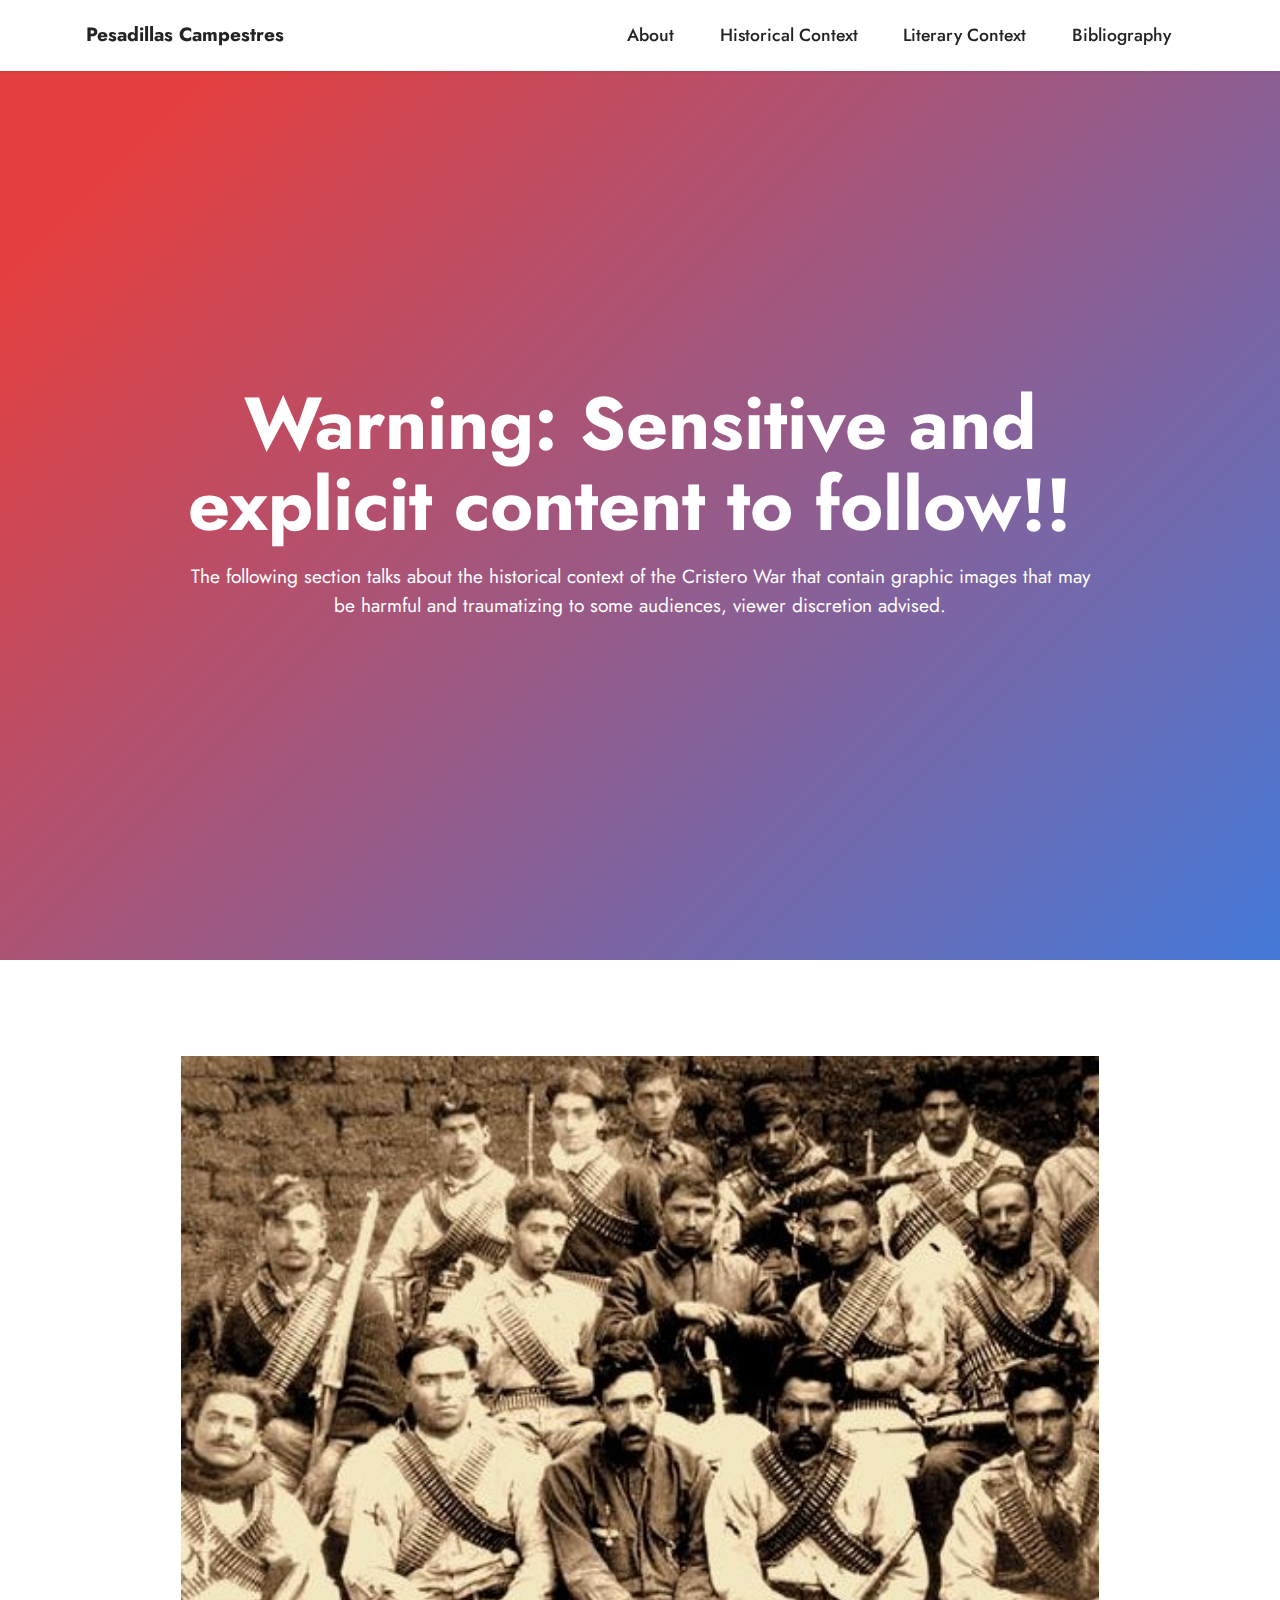
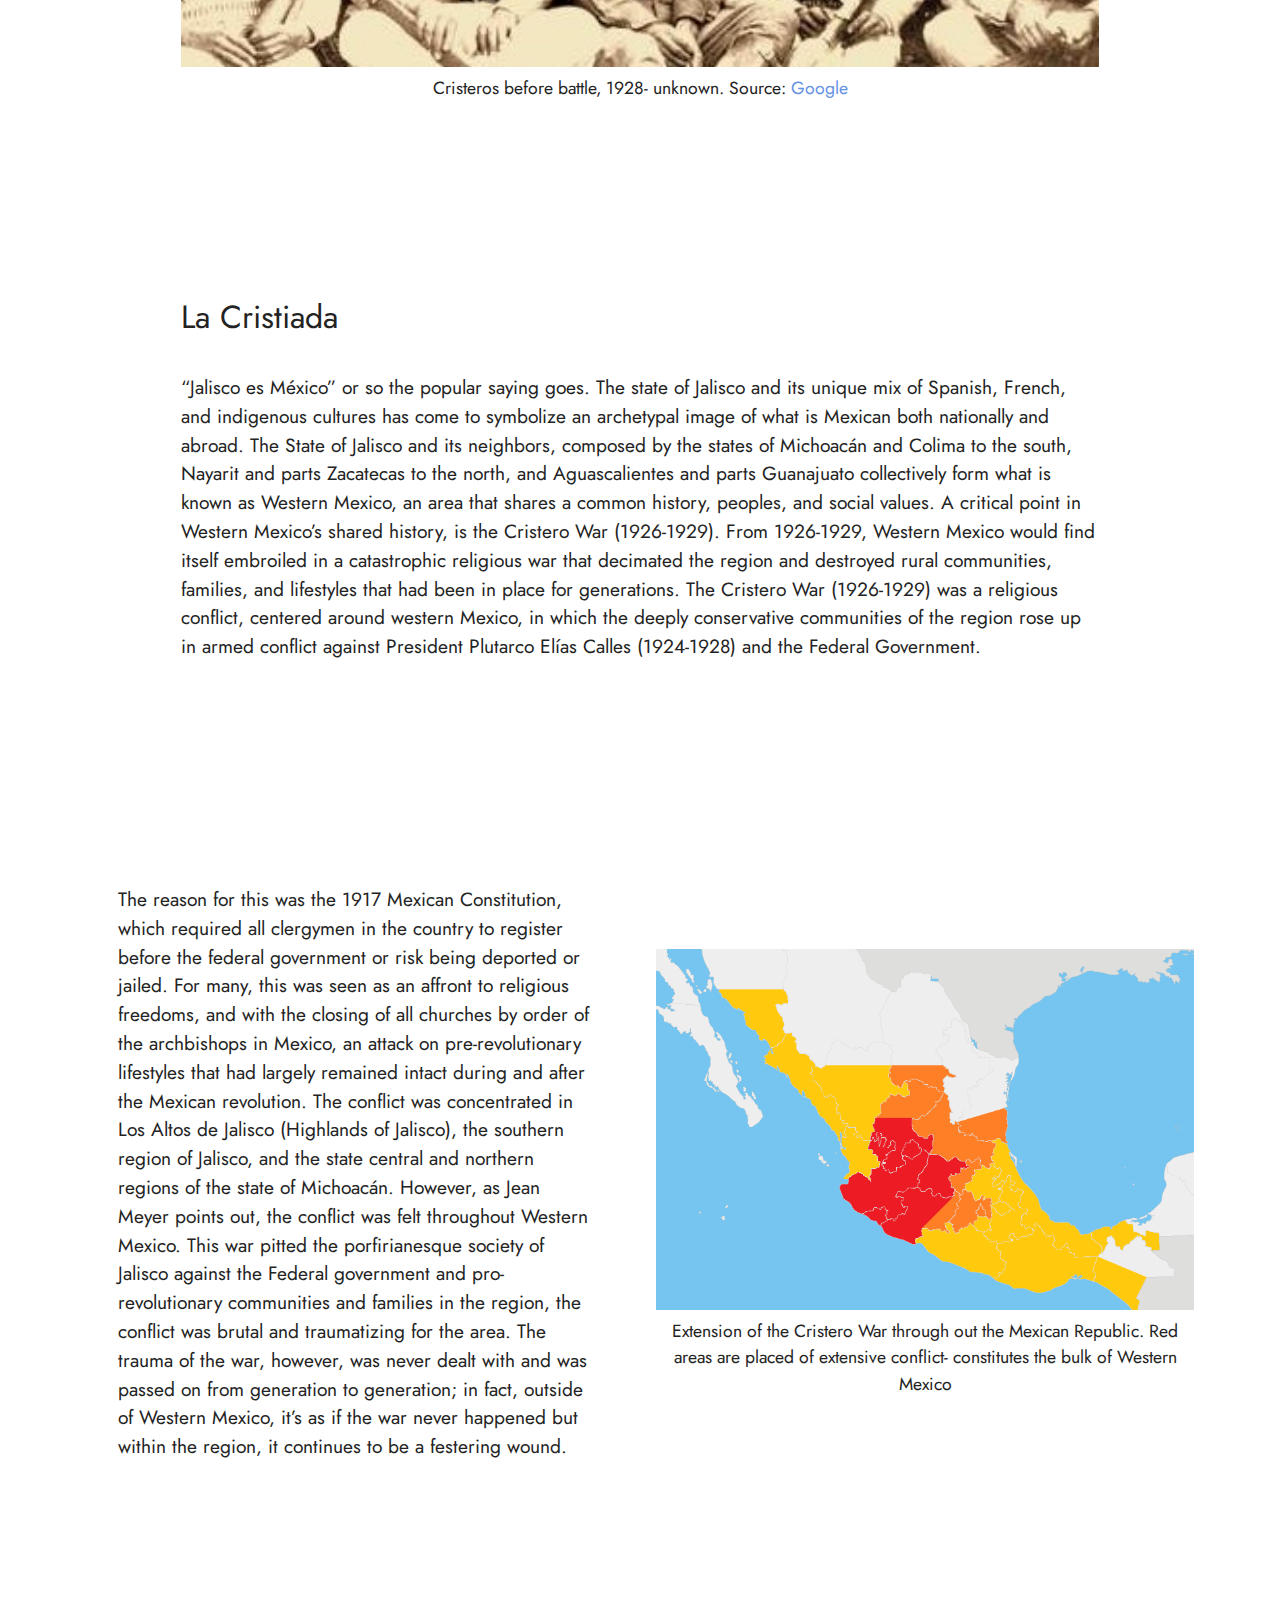
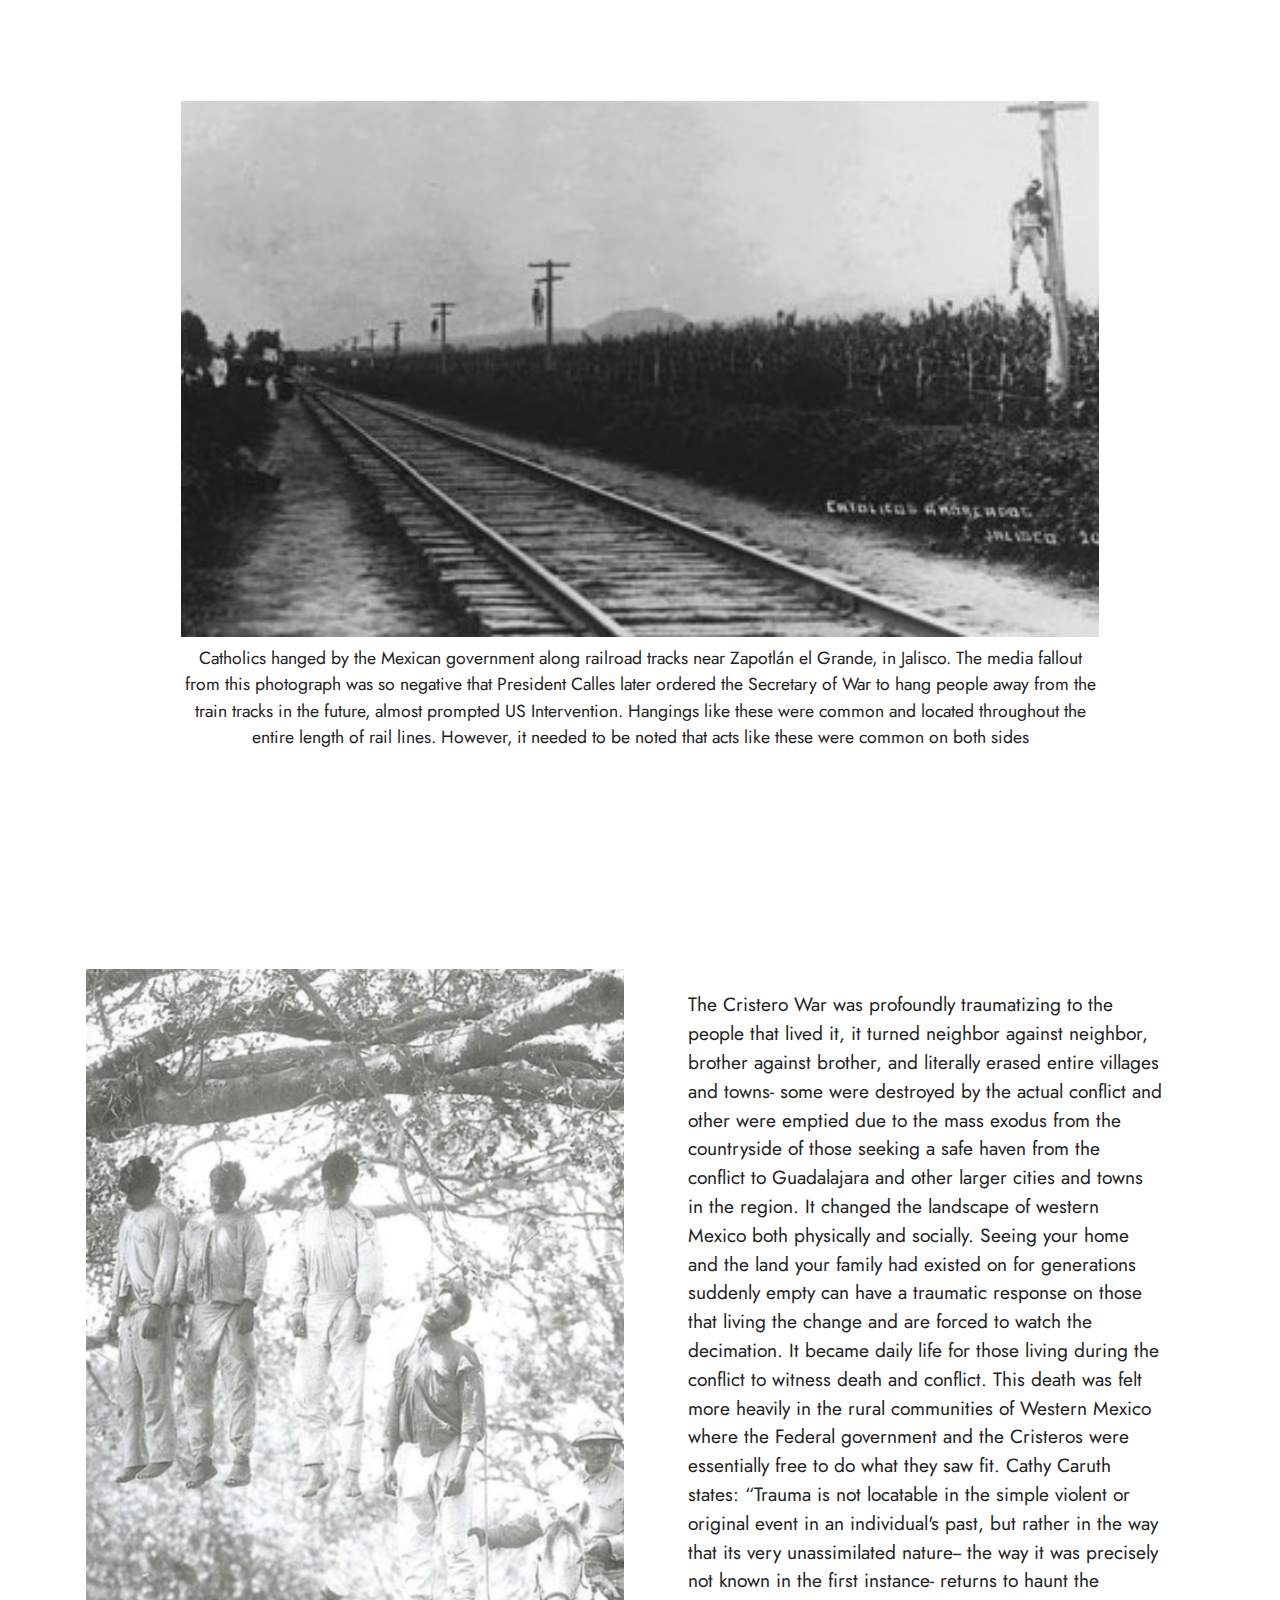
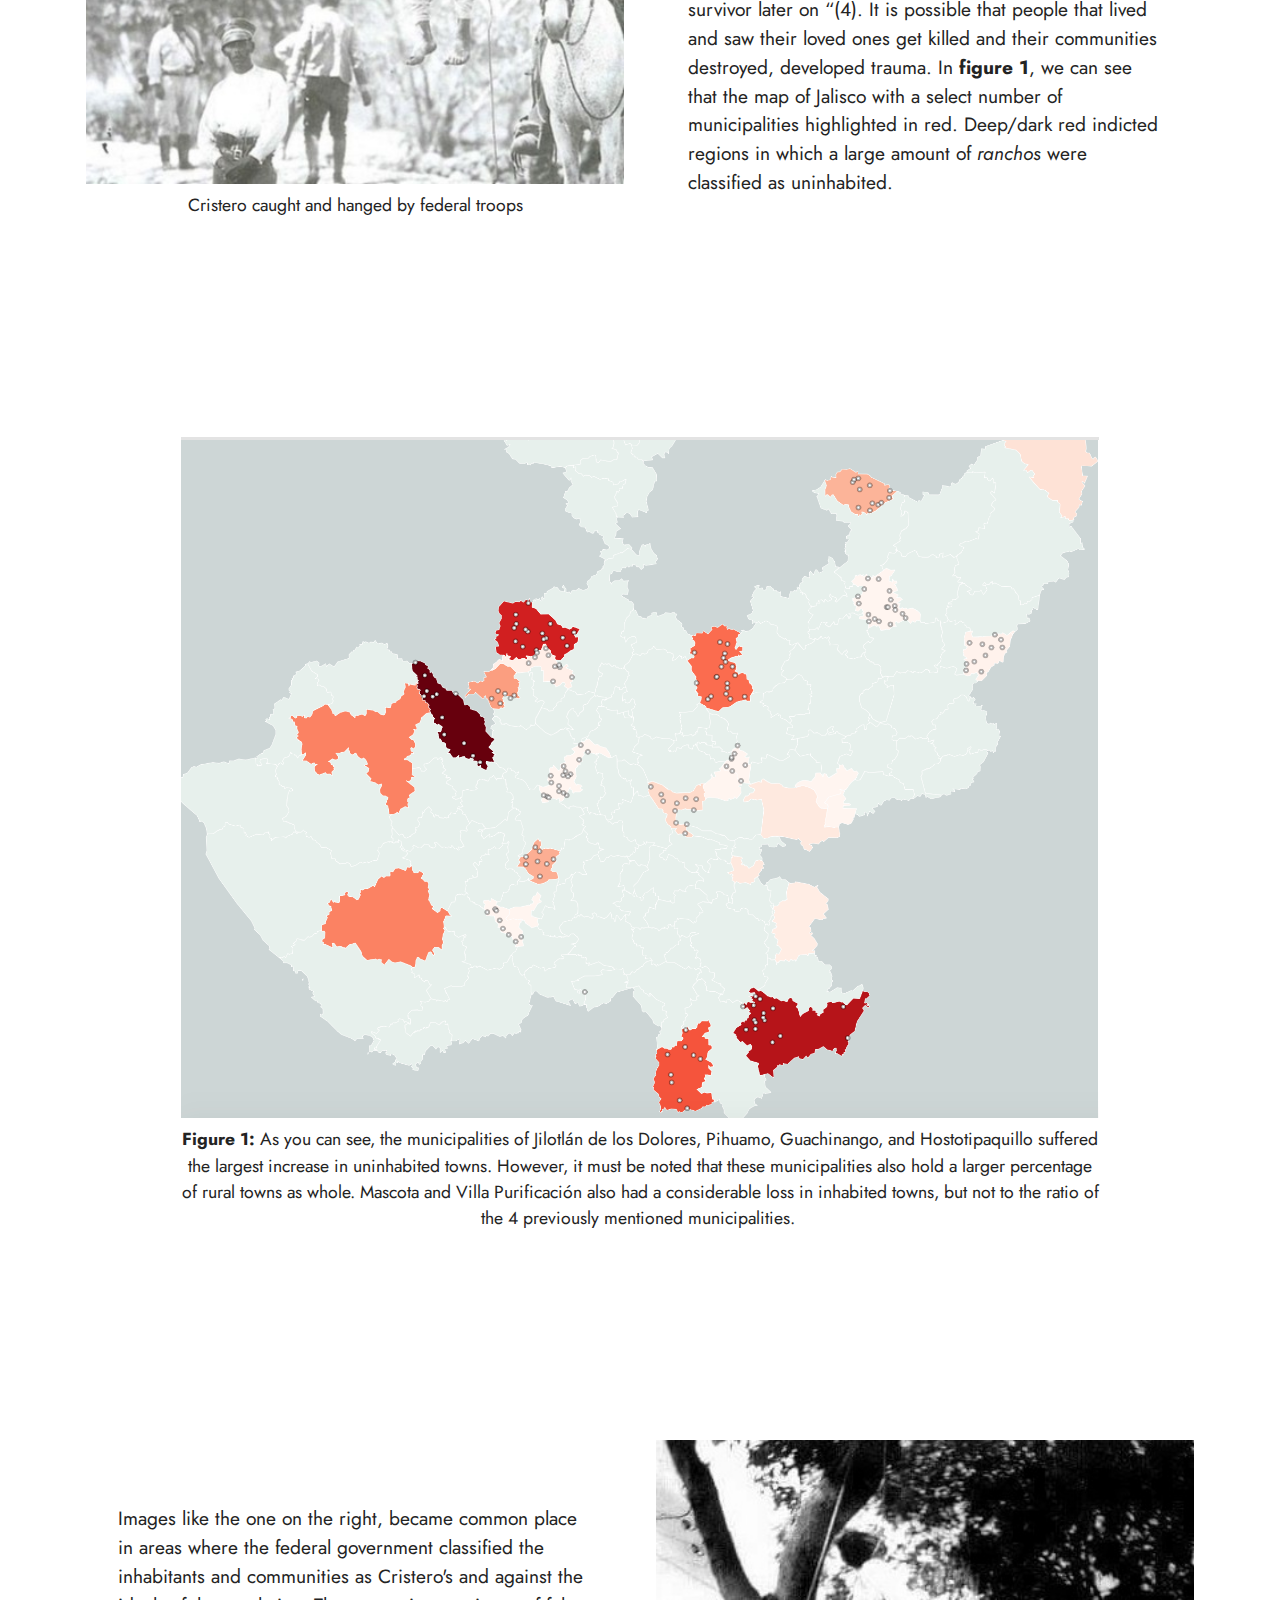
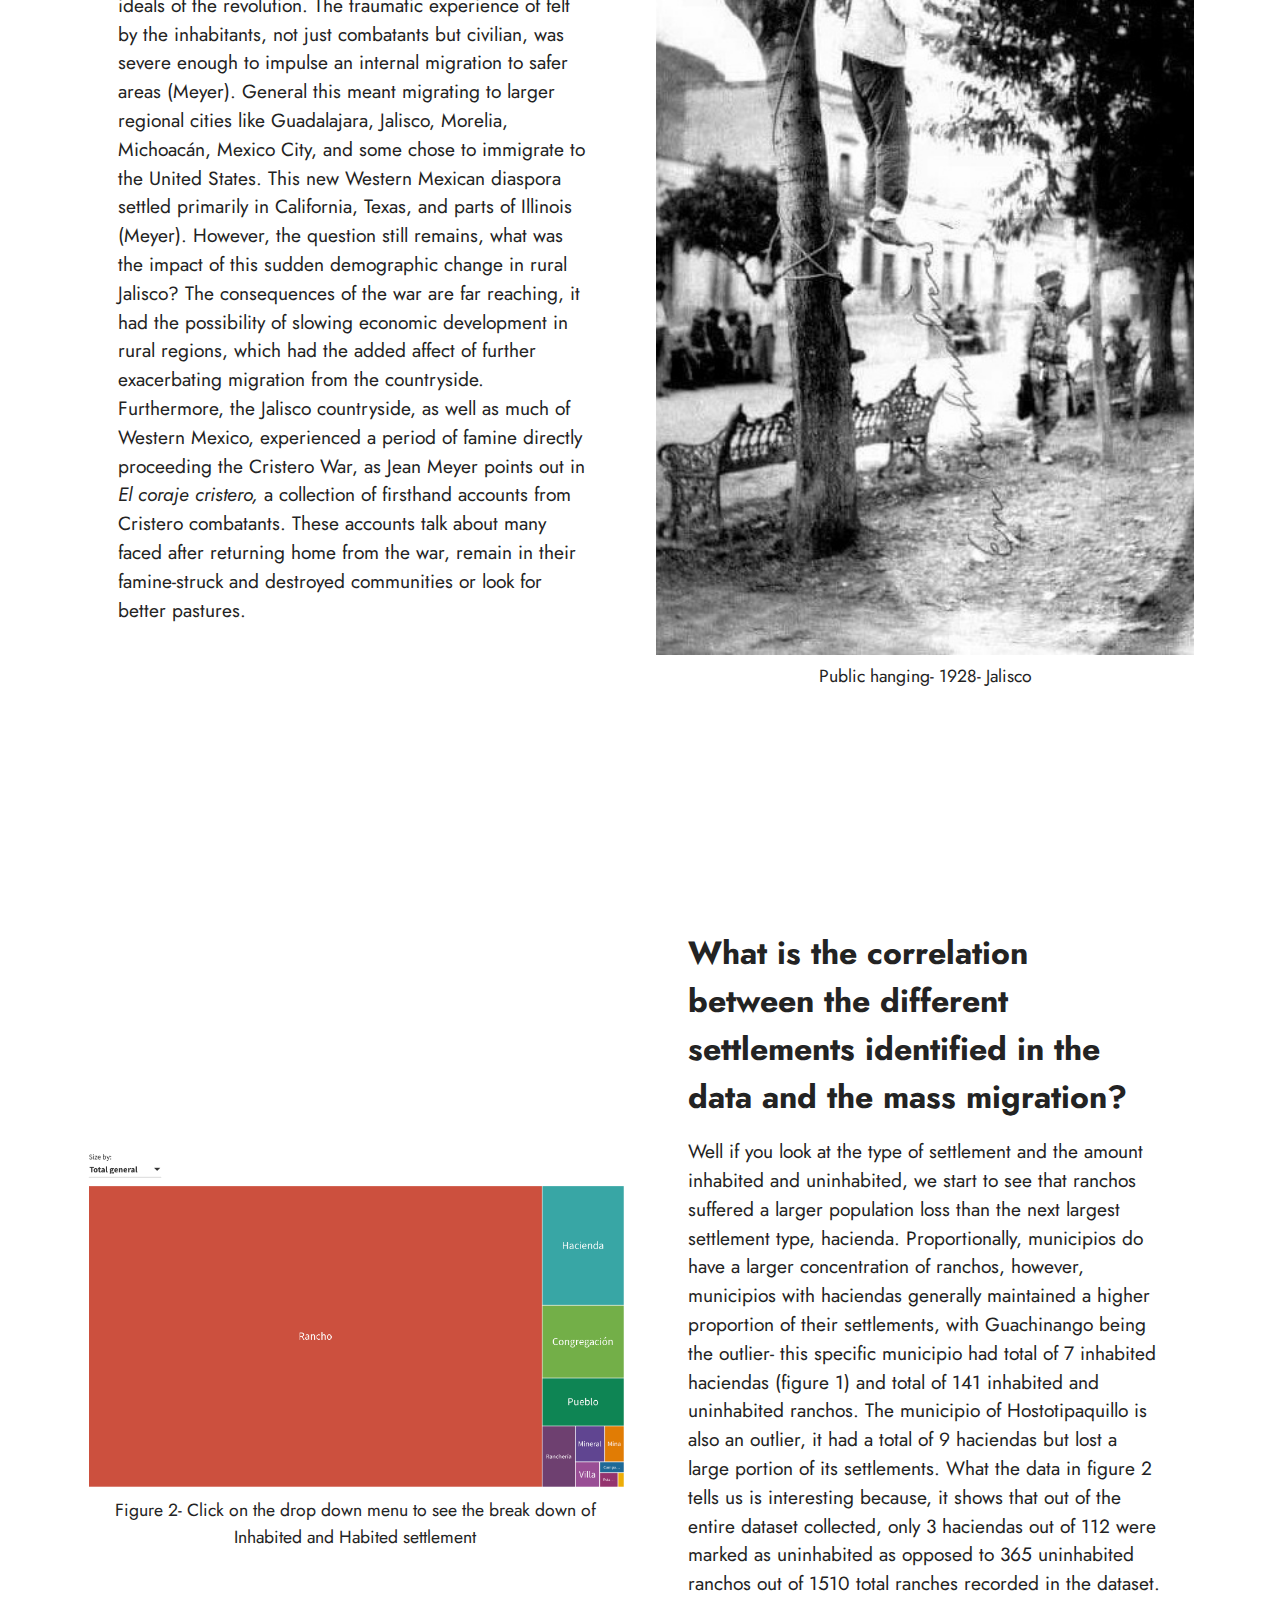
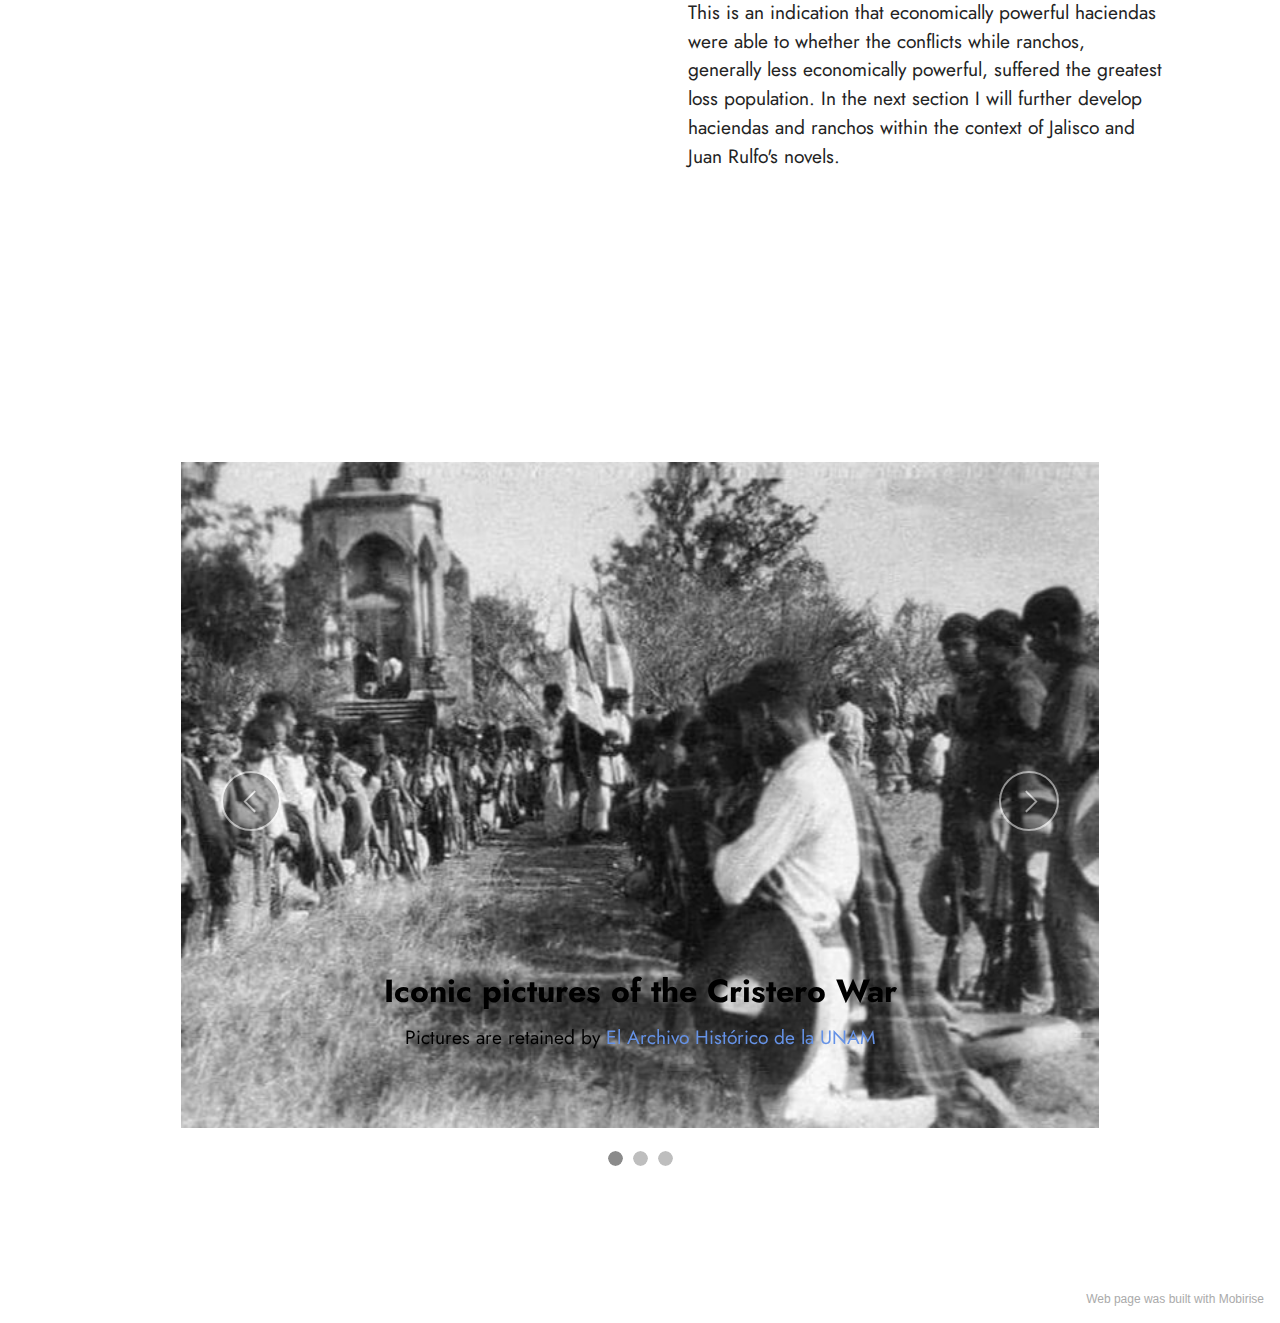
==== page2.html @ a88ec369 "create github pages" ====
<!DOCTYPE html>
<html  >
<head>
  <!-- Site made with Mobirise Website Builder v5.3.0, https://mobirise.com -->
  <meta charset="UTF-8">
  <meta http-equiv="X-UA-Compatible" content="IE=edge">
  <meta name="generator" content="Mobirise v5.3.0, mobirise.com">
  <meta name="viewport" content="width=device-width, initial-scale=1, minimum-scale=1">
  <link rel="shortcut icon" href="assets/images/eecpbb-xyae0jum.jpg" type="image/x-icon">
  <meta name="description" content="">
  
  
  <title>Historical Context</title>
  <link rel="stylesheet" href="assets/web/assets/mobirise-icons2/mobirise2.css">
  <link rel="stylesheet" href="assets/tether/tether.min.css">
  <link rel="stylesheet" href="assets/bootstrap/css/bootstrap.min.css">
  <link rel="stylesheet" href="assets/bootstrap/css/bootstrap-grid.min.css">
  <link rel="stylesheet" href="assets/bootstrap/css/bootstrap-reboot.min.css">
  <link rel="stylesheet" href="assets/dropdown/css/style.css">
  <link rel="stylesheet" href="assets/socicon/css/styles.css">
  <link rel="stylesheet" href="assets/theme/css/style.css">
  <link rel="preload" as="style" href="assets/mobirise/css/mbr-additional.css"><link rel="stylesheet" href="assets/mobirise/css/mbr-additional.css" type="text/css">
  
  
  
  
</head>
<body>
  
  <section class="menu menu1 cid-ss3U6F41dG" once="menu" id="menu1-4">
    

    <nav class="navbar navbar-dropdown navbar-fixed-top navbar-expand-lg">
        <div class="container">
            <div class="navbar-brand">
                
                <span class="navbar-caption-wrap"><a class="navbar-caption text-black text-primary display-7" href="index.html">Pesadillas Campestres</a></span>
            </div>
            <button class="navbar-toggler" type="button" data-toggle="collapse" data-target="#navbarSupportedContent" aria-controls="navbarNavAltMarkup" aria-expanded="false" aria-label="Toggle navigation">
                <div class="hamburger">
                    <span></span>
                    <span></span>
                    <span></span>
                    <span></span>
                </div>
            </button>
            <div class="collapse navbar-collapse" id="navbarSupportedContent">
                <ul class="navbar-nav nav-dropdown nav-right" data-app-modern-menu="true"><li class="nav-item"><a class="nav-link link text-black display-4" href="page1.html">
                            About</a></li>
                    <li class="nav-item"><a class="nav-link link text-black display-4" href="page2.html">Historical Context</a></li>
                    <li class="nav-item"><a class="nav-link link text-black display-4" href="page3.html">Literary Context</a>
                    </li><li class="nav-item"><a class="nav-link link text-black display-4" href="page4.html">Bibliography</a></li></ul>
                
                
            </div>
        </div>
    </nav>
</section>

<section class="header18 cid-ss5PStpiKw mbr-fullscreen" id="header18-e">

    

    

    <div class="align-center container">
        <div class="row justify-content-center">
            <div class="col-12 col-lg-10">
                <h1 class="mbr-section-title mbr-fonts-style mbr-white mb-3 display-1"><strong>Warning: Sensitive and explicit content to follow!!&nbsp;</strong></h1>
                
                <p class="mbr-text mbr-fonts-style mbr-white display-7">The following section talks about the historical context of the Cristero War that contain graphic images that may be harmful and traumatizing to some audiences, viewer discretion advised.</p>
                
            </div>
        </div>
    </div>
</section>

<section class="image3 cid-ss5RHxeXs6" id="image3-f">
    

    

    <div class="container">
        <div class="row justify-content-center">
            <div class="col-12 col-lg-10">
                <div class="image-wrapper">
                    <img src="assets/images/6a00d83451619c69e201348967a707970c-1.jpeg" alt="Mobirise">
                    <p class="mbr-description mbr-fonts-style mt-2 align-center display-4">Cristeros before battle, 1928- unknown. Source: <a href="https://images.app.goo.gl/v8Zdr5WhfS6a9KTV7" class="text-primary">Google</a></p>
                </div>
            </div>
        </div>
    </div>
</section>

<section class="content5 cid-ss5TbyWtx8" id="content5-g">
    
    <div class="container">
        <div class="row justify-content-center">
            <div class="col-md-12 col-lg-10">
                
                <h4 class="mbr-section-subtitle mbr-fonts-style mb-4 display-5">La Cristiada</h4>
                <p class="mbr-text mbr-fonts-style display-7">
                    “Jalisco es México” or so the popular saying goes. The state of Jalisco and its unique mix of Spanish, French, and indigenous cultures has come to symbolize an archetypal image of what is Mexican both nationally and abroad. The State of Jalisco and its neighbors, composed by the states of Michoacán and Colima to the south, Nayarit and parts Zacatecas to the north, and Aguascalientes and parts Guanajuato collectively form what is known as Western Mexico, an area that shares a common history, peoples, and social values. A critical point in Western Mexico’s shared history, is the Cristero War (1926-1929).&nbsp;From 1926-1929, Western Mexico would find itself embroiled in a catastrophic religious war that decimated the region and destroyed rural communities, families, and lifestyles that had been in place for generations. The Cristero War (1926-1929) was a religious conflict, centered around western Mexico, in which the deeply conservative communities of the region rose up in armed conflict against President Plutarco Elías Calles (1924-1928) and the Federal Government. </p>
            </div>
        </div>
    </div>
</section>

<section class="image2 cid-ss5TKsYYkL" id="image2-h">
    

    

    <div class="container">
        <div class="row align-items-center">
            <div class="col-12 col-lg-6">
                <div class="image-wrapper">
                    <img src="assets/images/guerra-cristera-2.png" alt="Mobirise">
                    <p class="mbr-description mbr-fonts-style mt-2 align-center display-4">Extension of the Cristero War through out the Mexican Republic. Red areas are placed of extensive conflict- constitutes the bulk of Western Mexico</p>
                </div>
            </div>
            <div class="col-12 col-lg">
                <div class="text-wrapper">
                    
                    <p class="mbr-text mbr-fonts-style display-7">The reason for this was the 1917 Mexican Constitution, which required all clergymen in the country to register before the federal government or risk being deported or jailed. For many, this was seen as an affront to religious freedoms, and with the closing of all churches by order of the archbishops in Mexico, an attack on pre-revolutionary lifestyles that had largely remained intact during and after the Mexican revolution. The conflict was concentrated in Los Altos de Jalisco (Highlands of Jalisco), the southern region of Jalisco, and the state central and northern regions of the state of Michoacán. However, as Jean Meyer points out, the conflict was felt throughout Western Mexico. This war pitted the porfirianesque  society of Jalisco against the Federal government and pro-revolutionary communities and families in the region, the conflict was brutal and traumatizing for the area. The trauma of the war, however, was never dealt with and was passed on from generation to generation; in fact, outside of Western Mexico, it’s as if the war never happened but within the region, it continues to be a festering wound.</p>
                </div>
            </div>
        </div>
    </div>
</section>

<section class="image3 cid-ss5XroikBG" id="image3-j">
    

    

    <div class="container">
        <div class="row justify-content-center">
            <div class="col-12 col-lg-10">
                <div class="image-wrapper">
                    <img src="assets/images/cristero2-1.jpeg" alt="Mobirise">
                    <p class="mbr-description mbr-fonts-style mt-2 align-center display-4">Catholics hanged by the Mexican government along railroad tracks near Zapotlán el Grande, in Jalisco. The media fallout from this photograph was so negative that President Calles later ordered the Secretary of War to hang people away from the train tracks in the future, almost prompted US Intervention. Hangings like these were common and located throughout the entire length of rail lines. However, it needed to be noted that acts like these were common on both sides</p>
                </div>
            </div>
        </div>
    </div>
</section>

<section class="image1 cid-ss5YAWPOs4" id="image1-k">
    

    

    <div class="container">
        <div class="row align-items-center">
            <div class="col-12 col-lg-6">
                <div class="image-wrapper">
                    <img src="assets/images/306ef3e89dc69e9a75067e81e931e2c6.jpeg" alt="Mobirise">
                    <p class="mbr-description mbr-fonts-style pt-2 align-center display-4">Cristero caught and hanged by federal troops</p>
                </div>
            </div>
            <div class="col-12 col-lg">
                <div class="text-wrapper">
                    
                    <p class="mbr-text mbr-fonts-style display-7">The Cristero War was profoundly traumatizing to the people that lived it, it turned neighbor against neighbor, brother against brother, and literally erased entire villages and towns- some were destroyed by the actual conflict and other were emptied due to the mass exodus from the countryside of those seeking a safe haven from the conflict to Guadalajara and other larger cities and towns in the region. It changed the landscape of western Mexico both physically and socially. Seeing your home and the land your family had existed on for generations suddenly empty can have a traumatic response on those that living the change and are forced to watch the decimation. It became daily life for those living during the conflict to witness death and conflict. This death was felt more heavily in the rural communities of Western Mexico where the Federal government and the Cristeros were essentially free to do what they saw fit. Cathy Caruth states: “Trauma is not locatable in the simple violent or original event in an individual's past, but rather in the way that its very unassimilated nature-- the way it was precisely not known in the first instance- returns to haunt the survivor later on “(4). It is possible that people that lived and saw their loved ones get killed and their communities destroyed, developed trauma. In <strong>figure 1</strong>, we can see that the map of Jalisco with a select number of municipalities highlighted in red. Deep/dark red indicted regions in which a large amount of <em>ranchos </em>were classified as uninhabited.&nbsp;</p>
                </div>
            </div>
        </div>
    </div>
</section>

<section class="image3 cid-ss63Jwc18m" id="image3-l">
    

    

    <div class="container">
        <div class="row justify-content-center">
            <div class="col-12 col-lg-10">
                <div class="image-wrapper">
                    <img src="assets/images/captura-de-pantalla-2021-03-19-a-las-2.58.59-a.m..png" alt="Mobirise">
                    <p class="mbr-description mbr-fonts-style mt-2 align-center display-4"><strong>Figure 1: </strong>As you can see, the municipalities of Jilotlán de los Dolores, Pihuamo, Guachinango, and Hostotipaquillo suffered the largest increase in uninhabited towns. However, it must be noted that these municipalities also hold a larger percentage of rural towns as whole. Mascota and Villa Purificación also had a considerable loss in inhabited towns, but not to the ratio of the 4 previously mentioned municipalities.&nbsp;</p>
                </div>
            </div>
        </div>
    </div>
</section>

<section class="image2 cid-ss8CtRtN1s" id="image2-m">
    

    

    <div class="container">
        <div class="row align-items-center">
            <div class="col-12 col-lg-6">
                <div class="image-wrapper">
                    <img src="assets/images/6f7c4ab1d211b277954db60e9d132122.jpeg" alt="Mobirise">
                    <p class="mbr-description mbr-fonts-style mt-2 align-center display-4">Public hanging- 1928- Jalisco</p>
                </div>
            </div>
            <div class="col-12 col-lg">
                <div class="text-wrapper">
                    
                    <p class="mbr-text mbr-fonts-style display-7">Images like the one on the right, became common place in areas where the federal government classified the inhabitants and communities as Cristero's and against the ideals of the revolution. The traumatic experience of felt by the inhabitants, not just combatants but civilian, was severe enough to impulse an internal migration to safer areas (Meyer). General this meant migrating to larger regional cities like Guadalajara, Jalisco, Morelia, Michoacán, Mexico City, and some chose to immigrate to the United States. This new Western Mexican diaspora settled primarily in California, Texas, and parts of Illinois (Meyer). However, the question still remains, what was the impact of this sudden demographic change in rural Jalisco? The consequences of the war are far reaching, it had the possibility of slowing economic development in rural regions, which had the added affect of further exacerbating migration from the countryside. Furthermore, the Jalisco countryside, as well as much of Western Mexico, experienced a period of famine directly proceeding the Cristero War, as Jean Meyer points out in <em>El coraje cristero, </em>a collection of firsthand accounts from Cristero combatants. These accounts talk about many faced after returning home from the war, remain in their famine-struck and destroyed communities or look for better pastures.&nbsp;&nbsp;&nbsp;</p>
                </div>
            </div>
        </div>
    </div>
</section>

<section class="image1 cid-ss8IiUQAr4" id="image1-n">
    

    

    <div class="container">
        <div class="row align-items-center">
            <div class="col-12 col-lg-6">
                <div class="image-wrapper">
                    <img src="assets/images/captura-de-pantalla-2021-03-19-a-las-2.12.21-p.m..png" alt="Mobirise">
                    <p class="mbr-description mbr-fonts-style pt-2 align-center display-4">Figure 2- Click on the drop down menu to see the break down of Inhabited and Habited settlement</p>
                </div>
            </div>
            <div class="col-12 col-lg">
                <div class="text-wrapper">
                    <h3 class="mbr-section-title mbr-fonts-style mb-3 display-5"><strong>What is the correlation between the different settlements identified in the data and the mass migration?&nbsp;</strong></h3>
                    <p class="mbr-text mbr-fonts-style display-7">Well if you look at the type of settlement and the amount inhabited and uninhabited, we start to see that ranchos suffered a larger population loss than the next largest settlement type, hacienda. Proportionally, municipios do have a larger concentration of ranchos, however, municipios with haciendas generally maintained a higher proportion of their settlements, with Guachinango being the outlier- this specific municipio had total of 7 inhabited haciendas (figure 1) and total of 141 inhabited and uninhabited ranchos. The municipio of Hostotipaquillo is also an outlier, it had a total of 9 haciendas but lost a large portion of its settlements. What the data in figure 2 tells us is interesting because, it shows that out of the entire dataset collected, only 3 haciendas out of 112 were marked as uninhabited as opposed to 365 uninhabited ranchos out of 1510 total ranches recorded in the dataset. This is an indication that economically powerful haciendas were able to whether the conflicts while ranchos, generally less economically powerful, suffered the greatest loss population. In the next section I will further develop haciendas and ranchos within the context of Jalisco and Juan Rulfo's novels.&nbsp; &nbsp;</p>
                </div>
            </div>
        </div>
    </div>
</section>

<section class="slider2 cid-ss8WXfQE38" id="slider2-o">
    

    
    <div class="container">
        <div class="row justify-content-center">
            <div class="col-12 col-md-10">
                <div class="carousel slide" id="ssa3vK9u1K" data-interval="5000">
                    
                    <ol class="carousel-indicators">
                        <li data-slide-to="0" class="active" data-target="#ssa3vK9u1K"></li>
                        <li data-slide-to="1" data-target="#ssa3vK9u1K"></li>
                        <li data-slide-to="2" data-target="#ssa3vK9u1K"></li>
                    </ol>
                    <div class="carousel-inner">
                        <div class="carousel-item slider-image item active">
                            <div class="item-wrapper">
                                <img class="d-block w-100" src="assets/images/5faac8796908d88a807f8ecfcba4dcc3.jpeg">
                                <div class="carousel-caption d-none d-md-block">
                                    <h5 class="mbr-section-subtitle mbr-fonts-style display-5"><strong>Iconic pictures of the Cristero War</strong></h5>
                                    <p class="mbr-section-text mbr-fonts-style display-7">Pictures are retained by <em><a href="http://www.ahunam.unam.mx:8081/index.php/movimiento-cristero-2" class="text-primary">El Archivo Histórico de la UNAM</a></em></p>
                                </div>
                            </div>
                        </div>
                        <div class="carousel-item slider-image item">
                            <div class="item-wrapper">
                                <img class="d-block w-100" src="assets/images/003cfe912b467370b21a19a21b745b85.jpeg">
                                <div class="carousel-caption d-none d-md-block">
                                    <h5 class="mbr-section-subtitle mbr-fonts-style display-5"><strong>José Sanchez del Río</strong></h5>
                                    <p class="mbr-section-text mbr-fonts-style display-7">Age 14, Cristero, Death 1928, Canonized Saint- 2005&nbsp;</p>
                                </div>
                            </div>
                        </div>
                        <div class="carousel-item slider-image item">
                            <div class="item-wrapper">
                                <img class="d-block w-100" src="assets/images/a672444f88ea770ed29c46b15fe300e7.jpeg">
                                <div class="carousel-caption d-none d-md-block">
                                    <h5 class="mbr-section-subtitle mbr-fonts-style display-5"><strong>Execution by Firing Squad of Father Francisco Vera</strong></h5>
                                    <p class="mbr-section-text mbr-fonts-style display-7">Execution for holding mass, Jalisco 1927</p>
                                </div>
                            </div>
                        </div>
                    </div>
                    <a class="carousel-control carousel-control-prev" role="button" data-slide="prev" href="#ssa3vK9u1K">
                        <span class="mobi-mbri mobi-mbri-arrow-prev" aria-hidden="true"></span>
                        <span class="sr-only">Previous</span>
                    </a>
                    <a class="carousel-control carousel-control-next" role="button" data-slide="next" href="#ssa3vK9u1K">
                        <span class="mobi-mbri mobi-mbri-arrow-next" aria-hidden="true"></span>
                        <span class="sr-only">Next</span>
                    </a>
                </div>
            </div>
        </div>
    </div>
</section><section style="background-color: #fff; font-family: -apple-system, BlinkMacSystemFont, 'Segoe UI', 'Roboto', 'Helvetica Neue', Arial, sans-serif; color:#aaa; font-size:12px; padding: 0; align-items: center; display: flex;"><a href="https://mobirise.site/v" style="flex: 1 1; height: 3rem; padding-left: 1rem;"></a><p style="flex: 0 0 auto; margin:0; padding-right:1rem;">Web page was <a href="https://mobirise.site/g" style="color:#aaa;">built</a> with Mobirise</p></section><script src="assets/web/assets/jquery/jquery.min.js"></script>  <script src="assets/popper/popper.min.js"></script>  <script src="assets/tether/tether.min.js"></script>  <script src="assets/bootstrap/js/bootstrap.min.js"></script>  <script src="assets/smoothscroll/smooth-scroll.js"></script>  <script src="assets/dropdown/js/nav-dropdown.js"></script>  <script src="assets/dropdown/js/navbar-dropdown.js"></script>  <script src="assets/touchswipe/jquery.touch-swipe.min.js"></script>  <script src="assets/theme/js/script.js"></script>  
  
  
</body>
</html>
---- assets/web/assets/mobirise-icons2/mobirise2.css ----
@font-face {
  font-family: 'Moririse2';
  font-display: swap;
  src:  url('mobirise2.eot?f2bix4');
  src:  url('mobirise2.eot?f2bix4#iefix') format('embedded-opentype'),
    url('mobirise2.ttf?f2bix4') format('truetype'),
    url('mobirise2.woff?f2bix4') format('woff'),
    url('mobirise2.svg?f2bix4#mobirise2') format('svg');
  font-weight: normal;
  font-style: normal;
}

[class^="mobi-"], [class*=" mobi-"] {
  /* use !important to prevent issues with browser extensions that change fonts */
  font-family: 'Moririse2' !important;
  speak: none;
  font-style: normal;
  font-weight: normal;
  font-variant: normal;
  text-transform: none;
  line-height: 1;

  /* Better Font Rendering =========== */
  -webkit-font-smoothing: antialiased;
  -moz-osx-font-smoothing: grayscale;
}

.mobi-mbri-add-submenu:before {
  content: "\e900";
}
.mobi-mbri-alert:before {
  content: "\e901";
}
.mobi-mbri-align-center:before {
  content: "\e902";
}
.mobi-mbri-align-justify:before {
  content: "\e903";
}
.mobi-mbri-align-left:before {
  content: "\e904";
}
.mobi-mbri-align-right:before {
  content: "\e905";
}
.mobi-mbri-android:before {
  content: "\e906";
}
.mobi-mbri-apple:before {
  content: "\e907";
}
.mobi-mbri-arrow-down:before {
  content: "\e908";
}
.mobi-mbri-arrow-next:before {
  content: "\e909";
}
.mobi-mbri-arrow-prev:before {
  content: "\e90a";
}
.mobi-mbri-arrow-up:before {
  content: "\e90b";
}
.mobi-mbri-bold:before {
  content: "\e90c";
}
.mobi-mbri-bookmark:before {
  content: "\e90d";
}
.mobi-mbri-bootstrap:before {
  content: "\e90e";
}
.mobi-mbri-briefcase:before {
  content: "\e90f";
}
.mobi-mbri-browse:before {
  content: "\e910";
}
.mobi-mbri-bulleted-list:before {
  content: "\e911";
}
.mobi-mbri-calendar:before {
  content: "\e912";
}
.mobi-mbri-camera:before {
  content: "\e913";
}
.mobi-mbri-cart-add:before {
  content: "\e914";
}
.mobi-mbri-cart-full:before {
  content: "\e915";
}
.mobi-mbri-cash:before {
  content: "\e916";
}
.mobi-mbri-change-style:before {
  content: "\e917";
}
.mobi-mbri-chat:before {
  content: "\e918";
}
.mobi-mbri-clock:before {
  content: "\e919";
}
.mobi-mbri-close:before {
  content: "\e91a";
}
.mobi-mbri-cloud:before {
  content: "\e91b";
}
.mobi-mbri-code:before {
  content: "\e91c";
}
.mobi-mbri-contact-form:before {
  content: "\e91d";
}
.mobi-mbri-credit-card:before {
  content: "\e91e";
}
.mobi-mbri-cursor-click:before {
  content: "\e91f";
}
.mobi-mbri-cust-feedback:before {
  content: "\e920";
}
.mobi-mbri-database:before {
  content: "\e921";
}
.mobi-mbri-delivery:before {
  content: "\e922";
}
.mobi-mbri-desktop:before {
  content: "\e923";
}
.mobi-mbri-devices:before {
  content: "\e924";
}
.mobi-mbri-down:before {
  content: "\e925";
}
.mobi-mbri-download-2:before {
  content: "\e926";
}
.mobi-mbri-download:before {
  content: "\e927";
}
.mobi-mbri-drag-n-drop-2:before {
  content: "\e928";
}
.mobi-mbri-drag-n-drop:before {
  content: "\e929";
}
.mobi-mbri-edit-2:before {
  content: "\e92a";
}
.mobi-mbri-edit:before {
  content: "\e92b";
}
.mobi-mbri-error:before {
  content: "\e92c";
}
.mobi-mbri-extension:before {
  content: "\e92d";
}
.mobi-mbri-features:before {
  content: "\e92e";
}
.mobi-mbri-file:before {
  content: "\e92f";
}
.mobi-mbri-flag:before {
  content: "\e930";
}
.mobi-mbri-folder:before {
  content: "\e931";
}
.mobi-mbri-gift:before {
  content: "\e932";
}
.mobi-mbri-github:before {
  content: "\e933";
}
.mobi-mbri-globe-2:before {
  content: "\e934";
}
.mobi-mbri-globe:before {
  content: "\e935";
}
.mobi-mbri-growing-chart:before {
  content: "\e936";
}
.mobi-mbri-hearth:before {
  content: "\e937";
}
.mobi-mbri-help:before {
  content: "\e938";
}
.mobi-mbri-home:before {
  content: "\e939";
}
.mobi-mbri-hot-cup:before {
  content: "\e93a";
}
.mobi-mbri-idea:before {
  content: "\e93b";
}
.mobi-mbri-image-gallery:before {
  content: "\e93c";
}
.mobi-mbri-image-slider:before {
  content: "\e93d";
}
.mobi-mbri-info:before {
  content: "\e93e";
}
.mobi-mbri-italic:before {
  content: "\e93f";
}
.mobi-mbri-key:before {
  content: "\e940";
}
.mobi-mbri-laptop:before {
  content: "\e941";
}
.mobi-mbri-layers:before {
  content: "\e942";
}
.mobi-mbri-left-right:before {
  content: "\e943";
}
.mobi-mbri-left:before {
  content: "\e944";
}
.mobi-mbri-letter:before {
  content: "\e945";
}
.mobi-mbri-like:before {
  content: "\e946";
}
.mobi-mbri-link:before {
  content: "\e947";
}
.mobi-mbri-lock:before {
  content: "\e948";
}
.mobi-mbri-login:before {
  content: "\e949";
}
.mobi-mbri-logout:before {
  content: "\e94a";
}
.mobi-mbri-magic-stick:before {
  content: "\e94b";
}
.mobi-mbri-map-pin:before {
  content: "\e94c";
}
.mobi-mbri-menu:before {
  content: "\e94d";
}
.mobi-mbri-mobile-2:before {
  content: "\e94e";
}
.mobi-mbri-mobile-horizontal:before {
  content: "\e94f";
}
.mobi-mbri-mobile:before {
  content: "\e950";
}
.mobi-mbri-mobirise:before {
  content: "\e951";
}
.mobi-mbri-more-horizontal:before {
  content: "\e952";
}
.mobi-mbri-more-vertical:before {
  content: "\e953";
}
.mobi-mbri-music:before {
  content: "\e954";
}
.mobi-mbri-new-file:before {
  content: "\e955";
}
.mobi-mbri-numbered-list:before {
  content: "\e956";
}
.mobi-mbri-opened-folder:before {
  content: "\e957";
}
.mobi-mbri-pages:before {
  content: "\e958";
}
.mobi-mbri-paper-plane:before {
  content: "\e959";
}
.mobi-mbri-paperclip:before {
  content: "\e95a";
}
.mobi-mbri-phone:before {
  content: "\e95b";
}
.mobi-mbri-photo:before {
  content: "\e95c";
}
.mobi-mbri-photos:before {
  content: "\e95d";
}
.mobi-mbri-pin:before {
  content: "\e95e";
}
.mobi-mbri-play:before {
  content: "\e95f";
}
.mobi-mbri-plus:before {
  content: "\e960";
}
.mobi-mbri-preview:before {
  content: "\e961";
}
.mobi-mbri-print:before {
  content: "\e962";
}
.mobi-mbri-protect:before {
  content: "\e963";
}
.mobi-mbri-question:before {
  content: "\e964";
}
.mobi-mbri-quote-left:before {
  content: "\e965";
}
.mobi-mbri-quote-right:before {
  content: "\e966";
}
.mobi-mbri-redo:before {
  content: "\e967";
}
.mobi-mbri-refresh:before {
  content: "\e968";
}
.mobi-mbri-responsive-2:before {
  content: "\e969";
}
.mobi-mbri-responsive:before {
  content: "\e96a";
}
.mobi-mbri-right:before {
  content: "\e96b";
}
.mobi-mbri-rocket:before {
  content: "\e96c";
}
.mobi-mbri-sad-face:before {
  content: "\e96d";
}
.mobi-mbri-sale:before {
  content: "\e96e";
}
.mobi-mbri-save:before {
  content: "\e96f";
}
.mobi-mbri-search:before {
  content: "\e970";
}
.mobi-mbri-setting-2:before {
  content: "\e971";
}
.mobi-mbri-setting-3:before {
  content: "\e972";
}
.mobi-mbri-setting:before {
  content: "\e973";
}
.mobi-mbri-share:before {
  content: "\e974";
}
.mobi-mbri-shopping-bag:before {
  content: "\e975";
}
.mobi-mbri-shopping-basket:before {
  content: "\e976";
}
.mobi-mbri-shopping-cart:before {
  content: "\e977";
}
.mobi-mbri-sites:before {
  content: "\e978";
}
.mobi-mbri-smile-face:before {
  content: "\e979";
}
.mobi-mbri-speed:before {
  content: "\e97a";
}
.mobi-mbri-star:before {
  content: "\e97b";
}
.mobi-mbri-success:before {
  content: "\e97c";
}
.mobi-mbri-sun:before {
  content: "\e97d";
}
.mobi-mbri-sun2:before {
  content: "\e97e";
}
.mobi-mbri-tablet-vertical:before {
  content: "\e97f";
}
.mobi-mbri-tablet:before {
  content: "\e980";
}
.mobi-mbri-target:before {
  content: "\e981";
}
.mobi-mbri-timer:before {
  content: "\e982";
}
.mobi-mbri-to-ftp:before {
  content: "\e983";
}
.mobi-mbri-to-local-drive:before {
  content: "\e984";
}
.mobi-mbri-touch-swipe:before {
  content: "\e985";
}
.mobi-mbri-touch:before {
  content: "\e986";
}
.mobi-mbri-trash:before {
  content: "\e987";
}
.mobi-mbri-underline:before {
  content: "\e988";
}
.mobi-mbri-undo:before {
  content: "\e989";
}
.mobi-mbri-unlink:before {
  content: "\e98a";
}
.mobi-mbri-unlock:before {
  content: "\e98b";
}
.mobi-mbri-up-down:before {
  content: "\e98c";
}
.mobi-mbri-up:before {
  content: "\e98d";
}
.mobi-mbri-update:before {
  content: "\e98e";
}
.mobi-mbri-upload-2:before {
  content: "\e98f";
}
.mobi-mbri-upload:before {
  content: "\e990";
}
.mobi-mbri-user-2:before {
  content: "\e991";
}
.mobi-mbri-user:before {
  content: "\e992";
}
.mobi-mbri-users:before {
  content: "\e993";
}
.mobi-mbri-video-play:before {
  content: "\e994";
}
.mobi-mbri-video:before {
  content: "\e995";
}
.mobi-mbri-watch:before {
  content: "\e996";
}
.mobi-mbri-website-theme-2:before {
  content: "\e997";
}
.mobi-mbri-website-theme:before {
  content: "\e998";
}
.mobi-mbri-wifi:before {
  content: "\e999";
}
.mobi-mbri-windows:before {
  content: "\e99a";
}
.mobi-mbri-zoom-in:before {
  content: "\e99b";
}
.mobi-mbri-zoom-out:before {
  content: "\e99c";
}
---- assets/dropdown/css/style.css ----
.navbar-dropdown {
  left: 0;
  padding: 0;
  position: absolute;
  right: 0;
  top: 0;
  transition: all 0.45s ease;
  z-index: 1030;
  background: #282828; }
  .navbar-dropdown .navbar-logo {
    margin-right: 0.8rem;
    transition: margin 0.3s ease-in-out;
    vertical-align: middle; }
    .navbar-dropdown .navbar-logo img {
      height: 3.125rem;
      transition: all 0.3s ease-in-out; }
    .navbar-dropdown .navbar-logo.mbr-iconfont {
      font-size: 3.125rem;
      line-height: 3.125rem; }
  .navbar-dropdown .navbar-caption {
    font-weight: 700;
    white-space: normal;
    vertical-align: -4px;
    line-height: 3.125rem !important; }
    .navbar-dropdown .navbar-caption, .navbar-dropdown .navbar-caption:hover {
      color: inherit;
      text-decoration: none; }
  .navbar-dropdown .mbr-iconfont + .navbar-caption {
    vertical-align: -1px; }
  .navbar-dropdown.navbar-fixed-top {
    position: fixed; }
  .navbar-dropdown .navbar-brand span {
    vertical-align: -4px; }
  .navbar-dropdown.bg-color.transparent {
    background: none; }
  .navbar-dropdown.navbar-short .navbar-brand {
    padding: 0.625rem 0; }
    .navbar-dropdown.navbar-short .navbar-brand span {
      vertical-align: -1px; }
  .navbar-dropdown.navbar-short .navbar-caption {
    line-height: 2.375rem !important;
    vertical-align: -2px; }
  .navbar-dropdown.navbar-short .navbar-logo {
    margin-right: 0.5rem; }
    .navbar-dropdown.navbar-short .navbar-logo img {
      height: 2.375rem; }
    .navbar-dropdown.navbar-short .navbar-logo.mbr-iconfont {
      font-size: 2.375rem;
      line-height: 2.375rem; }
  .navbar-dropdown.navbar-short .mbr-table-cell {
    height: 3.625rem; }
  .navbar-dropdown .navbar-close {
    left: 0.6875rem;
    position: fixed;
    top: 0.75rem;
    z-index: 1000; }
  .navbar-dropdown .hamburger-icon {
    content: "";
    display: inline-block;
    vertical-align: middle;
    width: 16px;
    -webkit-box-shadow: 0 -6px 0 1px #282828,0 0 0 1px #282828,0 6px 0 1px #282828;
    -moz-box-shadow: 0 -6px 0 1px #282828,0 0 0 1px #282828,0 6px 0 1px #282828;
    box-shadow: 0 -6px 0 1px #282828,0 0 0 1px #282828,0 6px 0 1px #282828; }

.dropdown-menu .dropdown-toggle[data-toggle="dropdown-submenu"]::after {
  border-bottom: 0.35em solid transparent;
  border-left: 0.35em solid;
  border-right: 0;
  border-top: 0.35em solid transparent;
  margin-left: 0.3rem; }

.dropdown-menu .dropdown-item:focus {
  outline: 0; }

.nav-dropdown {
  font-size: 0.75rem;
  font-weight: 500;
  height: auto !important; }
  .nav-dropdown .nav-btn {
    padding-left: 1rem; }
  .nav-dropdown .link {
    margin: .667em 1.667em;
    font-weight: 500;
    padding: 0;
    transition: color .2s ease-in-out; }
    .nav-dropdown .link.dropdown-toggle {
      margin-right: 2.583em; }
      .nav-dropdown .link.dropdown-toggle::after {
        margin-left: .25rem;
        border-top: 0.35em solid;
        border-right: 0.35em solid transparent;
        border-left: 0.35em solid transparent;
        border-bottom: 0; }
      .nav-dropdown .link.dropdown-toggle[aria-expanded="true"] {
        margin: 0;
        padding: 0.667em 3.263em  0.667em 1.667em; }
  .nav-dropdown .link::after,
  .nav-dropdown .dropdown-item::after {
    color: inherit; }
  .nav-dropdown .btn {
    font-size: 0.75rem;
    font-weight: 700;
    letter-spacing: 0;
    margin-bottom: 0;
    padding-left: 1.25rem;
    padding-right: 1.25rem; }
  .nav-dropdown .dropdown-menu {
    border-radius: 0;
    border: 0;
    left: 0;
    margin: 0;
    padding-bottom: 1.25rem;
    padding-top: 1.25rem;
    position: relative; }
  .nav-dropdown .dropdown-submenu {
    margin-left: 0.125rem;
    top: 0; }
  .nav-dropdown .dropdown-item {
    font-weight: 500;
    line-height: 2;
    padding: 0.3846em 4.615em 0.3846em 1.5385em;
    position: relative;
    transition: color .2s ease-in-out, background-color .2s ease-in-out; }
    .nav-dropdown .dropdown-item::after {
      margin-top: -0.3077em;
      position: absolute;
      right: 1.1538em;
      top: 50%; }
    .nav-dropdown .dropdown-item:focus, .nav-dropdown .dropdown-item:hover {
      background: none; }

@media (max-width: 767px) {
  .nav-dropdown.navbar-toggleable-sm {
    bottom: 0;
    display: none;
    left: 0;
    overflow-x: hidden;
    position: fixed;
    top: 0;
    transform: translateX(-100%);
    -ms-transform: translateX(-100%);
    -webkit-transform: translateX(-100%);
    width: 18.75rem;
    z-index: 999; } }
.nav-dropdown.navbar-toggleable-xl {
  bottom: 0;
  display: none;
  left: 0;
  overflow-x: hidden;
  position: fixed;
  top: 0;
  transform: translateX(-100%);
  -ms-transform: translateX(-100%);
  -webkit-transform: translateX(-100%);
  width: 18.75rem;
  z-index: 999; }

.nav-dropdown-sm {
  display: block !important;
  overflow-x: hidden;
  overflow: auto;
  padding-top: 3.875rem; }
  .nav-dropdown-sm::after {
    content: "";
    display: block;
    height: 3rem;
    width: 100%; }
  .nav-dropdown-sm.collapse.in ~ .navbar-close {
    display: block !important; }
  .nav-dropdown-sm.collapsing, .nav-dropdown-sm.collapse.in {
    transform: translateX(0);
    -ms-transform: translateX(0);
    -webkit-transform: translateX(0);
    transition: all 0.25s ease-out;
    -webkit-transition: all 0.25s ease-out;
    background: #282828; }
  .nav-dropdown-sm.collapsing[aria-expanded="false"] {
    transform: translateX(-100%);
    -ms-transform: translateX(-100%);
    -webkit-transform: translateX(-100%); }
  .nav-dropdown-sm .nav-item {
    display: block;
    margin-left: 0 !important;
    padding-left: 0; }
  .nav-dropdown-sm .link,
  .nav-dropdown-sm .dropdown-item {
    border-top: 1px dotted rgba(255, 255, 255, 0.1);
    font-size: 0.8125rem;
    line-height: 1.6;
    margin: 0 !important;
    padding: 0.875rem 2.4rem 0.875rem 1.5625rem !important;
    position: relative;
    white-space: normal; }
    .nav-dropdown-sm .link:focus, .nav-dropdown-sm .link:hover,
    .nav-dropdown-sm .dropdown-item:focus,
    .nav-dropdown-sm .dropdown-item:hover {
      background: rgba(0, 0, 0, 0.2) !important;
      color: #c0a375; }
  .nav-dropdown-sm .nav-btn {
    position: relative;
    padding: 1.5625rem 1.5625rem 0 1.5625rem; }
    .nav-dropdown-sm .nav-btn::before {
      border-top: 1px dotted rgba(255, 255, 255, 0.1);
      content: "";
      left: 0;
      position: absolute;
      top: 0;
      width: 100%; }
    .nav-dropdown-sm .nav-btn + .nav-btn {
      padding-top: 0.625rem; }
      .nav-dropdown-sm .nav-btn + .nav-btn::before {
        display: none; }
  .nav-dropdown-sm .btn {
    padding: 0.625rem 0; }
  .nav-dropdown-sm .dropdown-toggle[data-toggle="dropdown-submenu"]::after {
    margin-left: .25rem;
    border-top: 0.35em solid;
    border-right: 0.35em solid transparent;
    border-left: 0.35em solid transparent;
    border-bottom: 0; }
  .nav-dropdown-sm .dropdown-toggle[data-toggle="dropdown-submenu"][aria-expanded="true"]::after {
    border-top: 0;
    border-right: 0.35em solid transparent;
    border-left: 0.35em solid transparent;
    border-bottom: 0.35em solid; }
  .nav-dropdown-sm .dropdown-menu {
    margin: 0;
    padding: 0;
    position: relative;
    top: 0;
    left: 0;
    width: 100%;
    border: 0;
    float: none;
    border-radius: 0;
    background: none; }
  .nav-dropdown-sm .dropdown-submenu {
    left: 100%;
    margin-left: 0.125rem;
    margin-top: -1.25rem;
    top: 0; }

.navbar-toggleable-sm .nav-dropdown .dropdown-menu {
  position: absolute; }

.navbar-toggleable-sm .nav-dropdown .dropdown-submenu {
  left: 100%;
  margin-left: 0.125rem;
  margin-top: -1.25rem;
  top: 0; }

.navbar-toggleable-sm.opened .nav-dropdown .dropdown-menu {
  position: relative; }

.navbar-toggleable-sm.opened .nav-dropdown .dropdown-submenu {
  left: 0;
  margin-left: 00rem;
  margin-top: 0rem;
  top: 0; }

.is-builder .nav-dropdown.collapsing {
  transition: none !important; }

/*# sourceMappingURL=style.css.map */
---- assets/socicon/css/styles.css ----
@charset "UTF-8";

@font-face {
  font-family: 'Socicon';
  src:  url('../fonts/socicon.eot');
  src:  url('../fonts/socicon.eot?#iefix') format('embedded-opentype'),
    url('../fonts/socicon.woff2') format('woff2'),
    url('../fonts/socicon.ttf') format('truetype'),
    url('../fonts/socicon.woff') format('woff'),
    url('../fonts/socicon.svg#socicon') format('svg');
  font-weight: normal;
  font-style: normal;
  font-display: swap;
}

[data-icon]:before {
  font-family: "socicon" !important;
  content: attr(data-icon);
  font-style: normal !important;
  font-weight: normal !important;
  font-variant: normal !important;
  text-transform: none !important;
  speak: none;
  line-height: 1;
  -webkit-font-smoothing: antialiased;
  -moz-osx-font-smoothing: grayscale;
}

[class^="socicon-"], [class*=" socicon-"] {
  /* use !important to prevent issues with browser extensions that change fonts */
  font-family: 'Socicon' !important;
  speak: none;
  font-style: normal;
  font-weight: normal;
  font-variant: normal;
  text-transform: none;
  line-height: 1;

  /* Better Font Rendering =========== */
  -webkit-font-smoothing: antialiased;
  -moz-osx-font-smoothing: grayscale;
}

.socicon-eitaa:before {
  content: "\e97c";
}
.socicon-soroush:before {
  content: "\e97d";
}
.socicon-bale:before {
  content: "\e97e";
}
.socicon-zazzle:before {
  content: "\e97b";
}
.socicon-society6:before {
  content: "\e97a";
}
.socicon-redbubble:before {
  content: "\e979";
}
.socicon-avvo:before {
  content: "\e978";
}
.socicon-stitcher:before {
  content: "\e977";
}
.socicon-googlehangouts:before {
  content: "\e974";
}
.socicon-dlive:before {
  content: "\e975";
}
.socicon-vsco:before {
  content: "\e976";
}
.socicon-flipboard:before {
  content: "\e973";
}
.socicon-ubuntu:before {
  content: "\e958";
}
.socicon-artstation:before {
  content: "\e959";
}
.socicon-invision:before {
  content: "\e95a";
}
.socicon-torial:before {
  content: "\e95b";
}
.socicon-collectorz:before {
  content: "\e95c";
}
.socicon-seenthis:before {
  content: "\e95d";
}
.socicon-googleplaymusic:before {
  content: "\e95e";
}
.socicon-debian:before {
  content: "\e95f";
}
.socicon-filmfreeway:before {
  content: "\e960";
}
.socicon-gnome:before {
  content: "\e961";
}
.socicon-itchio:before {
  content: "\e962";
}
.socicon-jamendo:before {
  content: "\e963";
}
.socicon-mix:before {
  content: "\e964";
}
.socicon-sharepoint:before {
  content: "\e965";
}
.socicon-tinder:before {
  content: "\e966";
}
.socicon-windguru:before {
  content: "\e967";
}
.socicon-cdbaby:before {
  content: "\e968";
}
.socicon-elementaryos:before {
  content: "\e969";
}
.socicon-stage32:before {
  content: "\e96a";
}
.socicon-tiktok:before {
  content: "\e96b";
}
.socicon-gitter:before {
  content: "\e96c";
}
.socicon-letterboxd:before {
  content: "\e96d";
}
.socicon-threema:before {
  content: "\e96e";
}
.socicon-splice:before {
  content: "\e96f";
}
.socicon-metapop:before {
  content: "\e970";
}
.socicon-naver:before {
  content: "\e971";
}
.socicon-remote:before {
  content: "\e972";
}
.socicon-internet:before {
  content: "\e957";
}
.socicon-moddb:before {
  content: "\e94b";
}
.socicon-indiedb:before {
  content: "\e94c";
}
.socicon-traxsource:before {
  content: "\e94d";
}
.socicon-gamefor:before {
  content: "\e94e";
}
.socicon-pixiv:before {
  content: "\e94f";
}
.socicon-myanimelist:before {
  content: "\e950";
}
.socicon-blackberry:before {
  content: "\e951";
}
.socicon-wickr:before {
  content: "\e952";
}
.socicon-spip:before {
  content: "\e953";
}
.socicon-napster:before {
  content: "\e954";
}
.socicon-beatport:before {
  content: "\e955";
}
.socicon-hackerone:before {
  content: "\e956";
}
.socicon-hackernews:before {
  content: "\e946";
}
.socicon-smashwords:before {
  content: "\e947";
}
.socicon-kobo:before {
  content: "\e948";
}
.socicon-bookbub:before {
  content: "\e949";
}
.socicon-mailru:before {
  content: "\e94a";
}
.socicon-gitlab:before {
  content: "\e945";
}
.socicon-instructables:before {
  content: "\e944";
}
.socicon-portfolio:before {
  content: "\e943";
}
.socicon-codered:before {
  content: "\e940";
}
.socicon-origin:before {
  content: "\e941";
}
.socicon-nextdoor:before {
  content: "\e942";
}
.socicon-udemy:before {
  content: "\e93f";
}
.socicon-livemaster:before {
  content: "\e93e";
}
.socicon-crunchbase:before {
  content: "\e93b";
}
.socicon-homefy:before {
  content: "\e93c";
}
.socicon-calendly:before {
  content: "\e93d";
}
.socicon-realtor:before {
  content: "\e90f";
}
.socicon-tidal:before {
  content: "\e910";
}
.socicon-qobuz:before {
  content: "\e911";
}
.socicon-natgeo:before {
  content: "\e912";
}
.socicon-mastodon:before {
  content: "\e913";
}
.socicon-unsplash:before {
  content: "\e914";
}
.socicon-homeadvisor:before {
  content: "\e915";
}
.socicon-angieslist:before {
  content: "\e916";
}
.socicon-codepen:before {
  content: "\e917";
}
.socicon-slack:before {
  content: "\e918";
}
.socicon-openaigym:before {
  content: "\e919";
}
.socicon-logmein:before {
  content: "\e91a";
}
.socicon-fiverr:before {
  content: "\e91b";
}
.socicon-gotomeeting:before {
  content: "\e91c";
}
.socicon-aliexpress:before {
  content: "\e91d";
}
.socicon-guru:before {
  content: "\e91e";
}
.socicon-appstore:before {
  content: "\e91f";
}
.socicon-homes:before {
  content: "\e920";
}
.socicon-zoom:before {
  content: "\e921";
}
.socicon-alibaba:before {
  content: "\e922";
}
.socicon-craigslist:before {
  content: "\e923";
}
.socicon-wix:before {
  content: "\e924";
}
.socicon-redfin:before {
  content: "\e925";
}
.socicon-googlecalendar:before {
  content: "\e926";
}
.socicon-shopify:before {
  content: "\e927";
}
.socicon-freelancer:before {
  content: "\e928";
}
.socicon-seedrs:before {
  content: "\e929";
}
.socicon-bing:before {
  content: "\e92a";
}
.socicon-doodle:before {
  content: "\e92b";
}
.socicon-bonanza:before {
  content: "\e92c";
}
.socicon-squarespace:before {
  content: "\e92d";
}
.socicon-toptal:before {
  content: "\e92e";
}
.socicon-gust:before {
  content: "\e92f";
}
.socicon-ask:before {
  content: "\e930";
}
.socicon-trulia:before {
  content: "\e931";
}
.socicon-loomly:before {
  content: "\e932";
}
.socicon-ghost:before {
  content: "\e933";
}
.socicon-upwork:before {
  content: "\e934";
}
.socicon-fundable:before {
  content: "\e935";
}
.socicon-booking:before {
  content: "\e936";
}
.socicon-googlemaps:before {
  content: "\e937";
}
.socicon-zillow:before {
  content: "\e938";
}
.socicon-niconico:before {
  content: "\e939";
}
.socicon-toneden:before {
  content: "\e93a";
}
.socicon-augment:before {
  content: "\e908";
}
.socicon-bitbucket:before {
  content: "\e909";
}
.socicon-fyuse:before {
  content: "\e90a";
}
.socicon-yt-gaming:before {
  content: "\e90b";
}
.socicon-sketchfab:before {
  content: "\e90c";
}
.socicon-mobcrush:before {
  content: "\e90d";
}
.socicon-microsoft:before {
  content: "\e90e";
}
.socicon-pandora:before {
  content: "\e907";
}
.socicon-messenger:before {
  content: "\e906";
}
.socicon-gamewisp:before {
  content: "\e905";
}
.socicon-bloglovin:before {
  content: "\e904";
}
.socicon-tunein:before {
  content: "\e903";
}
.socicon-gamejolt:before {
  content: "\e901";
}
.socicon-trello:before {
  content: "\e902";
}
.socicon-spreadshirt:before {
  content: "\e900";
}
.socicon-500px:before {
  content: "\e000";
}
.socicon-8tracks:before {
  content: "\e001";
}
.socicon-airbnb:before {
  content: "\e002";
}
.socicon-alliance:before {
  content: "\e003";
}
.socicon-amazon:before {
  content: "\e004";
}
.socicon-amplement:before {
  content: "\e005";
}
.socicon-android:before {
  content: "\e006";
}
.socicon-angellist:before {
  content: "\e007";
}
.socicon-apple:before {
  content: "\e008";
}
.socicon-appnet:before {
  content: "\e009";
}
.socicon-baidu:before {
  content: "\e00a";
}
.socicon-bandcamp:before {
  content: "\e00b";
}
.socicon-battlenet:before {
  content: "\e00c";
}
.socicon-mixer:before {
  content: "\e00d";
}
.socicon-bebee:before {
  content: "\e00e";
}
.socicon-bebo:before {
  content: "\e00f";
}
.socicon-behance:before {
  content: "\e010";
}
.socicon-blizzard:before {
  content: "\e011";
}
.socicon-blogger:before {
  content: "\e012";
}
.socicon-buffer:before {
  content: "\e013";
}
.socicon-chrome:before {
  content: "\e014";
}
.socicon-coderwall:before {
  content: "\e015";
}
.socicon-curse:before {
  content: "\e016";
}
.socicon-dailymotion:before {
  content: "\e017";
}
.socicon-deezer:before {
  content: "\e018";
}
.socicon-delicious:before {
  content: "\e019";
}
.socicon-deviantart:before {
  content: "\e01a";
}
.socicon-diablo:before {
  content: "\e01b";
}
.socicon-digg:before {
  content: "\e01c";
}
.socicon-discord:before {
  content: "\e01d";
}
.socicon-disqus:before {
  content: "\e01e";
}
.socicon-douban:before {
  content: "\e01f";
}
.socicon-draugiem:before {
  content: "\e020";
}
.socicon-dribbble:before {
  content: "\e021";
}
.socicon-drupal:before {
  content: "\e022";
}
.socicon-ebay:before {
  content: "\e023";
}
.socicon-ello:before {
  content: "\e024";
}
.socicon-endomodo:before {
  content: "\e025";
}
.socicon-envato:before {
  content: "\e026";
}
.socicon-etsy:before {
  content: "\e027";
}
.socicon-facebook:before {
  content: "\e028";
}
.socicon-feedburner:before {
  content: "\e029";
}
.socicon-filmweb:before {
  content: "\e02a";
}
.socicon-firefox:before {
  content: "\e02b";
}
.socicon-flattr:before {
  content: "\e02c";
}
.socicon-flickr:before {
  content: "\e02d";
}
.socicon-formulr:before {
  content: "\e02e";
}
.socicon-forrst:before {
  content: "\e02f";
}
.socicon-foursquare:before {
  content: "\e030";
}
.socicon-friendfeed:before {
  content: "\e031";
}
.socicon-github:before {
  content: "\e032";
}
.socicon-goodreads:before {
  content: "\e033";
}
.socicon-google:before {
  content: "\e034";
}
.socicon-googlescholar:before {
  content: "\e035";
}
.socicon-googlegroups:before {
  content: "\e036";
}
.socicon-googlephotos:before {
  content: "\e037";
}
.socicon-googleplus:before {
  content: "\e038";
}
.socicon-grooveshark:before {
  content: "\e039";
}
.socicon-hackerrank:before {
  content: "\e03a";
}
.socicon-hearthstone:before {
  content: "\e03b";
}
.socicon-hellocoton:before {
  content: "\e03c";
}
.socicon-heroes:before {
  content: "\e03d";
}
.socicon-smashcast:before {
  content: "\e03e";
}
.socicon-horde:before {
  content: "\e03f";
}
.socicon-houzz:before {
  content: "\e040";
}
.socicon-icq:before {
  content: "\e041";
}
.socicon-identica:before {
  content: "\e042";
}
.socicon-imdb:before {
  content: "\e043";
}
.socicon-instagram:before {
  content: "\e044";
}
.socicon-issuu:before {
  content: "\e045";
}
.socicon-istock:before {
  content: "\e046";
}
.socicon-itunes:before {
  content: "\e047";
}
.socicon-keybase:before {
  content: "\e048";
}
.socicon-lanyrd:before {
  content: "\e049";
}
.socicon-lastfm:before {
  content: "\e04a";
}
.socicon-line:before {
  content: "\e04b";
}
.socicon-linkedin:before {
  content: "\e04c";
}
.socicon-livejournal:before {
  content: "\e04d";
}
.socicon-lyft:before {
  content: "\e04e";
}
.socicon-macos:before {
  content: "\e04f";
}
.socicon-mail:before {
  content: "\e050";
}
.socicon-medium:before {
  content: "\e051";
}
.socicon-meetup:before {
  content: "\e052";
}
.socicon-mixcloud:before {
  content: "\e053";
}
.socicon-modelmayhem:before {
  content: "\e054";
}
.socicon-mumble:before {
  content: "\e055";
}
.socicon-myspace:before {
  content: "\e056";
}
.socicon-newsvine:before {
  content: "\e057";
}
.socicon-nintendo:before {
  content: "\e058";
}
.socicon-npm:before {
  content: "\e059";
}
.socicon-odnoklassniki:before {
  content: "\e05a";
}
.socicon-openid:before {
  content: "\e05b";
}
.socicon-opera:before {
  content: "\e05c";
}
.socicon-outlook:before {
  content: "\e05d";
}
.socicon-overwatch:before {
  content: "\e05e";
}
.socicon-patreon:before {
  content: "\e05f";
}
.socicon-paypal:before {
  content: "\e060";
}
.socicon-periscope:before {
  content: "\e061";
}
.socicon-persona:before {
  content: "\e062";
}
.socicon-pinterest:before {
  content: "\e063";
}
.socicon-play:before {
  content: "\e064";
}
.socicon-player:before {
  content: "\e065";
}
.socicon-playstation:before {
  content: "\e066";
}
.socicon-pocket:before {
  content: "\e067";
}
.socicon-qq:before {
  content: "\e068";
}
.socicon-quora:before {
  content: "\e069";
}
.socicon-raidcall:before {
  content: "\e06a";
}
.socicon-ravelry:before {
  content: "\e06b";
}
.socicon-reddit:before {
  content: "\e06c";
}
.socicon-renren:before {
  content: "\e06d";
}
.socicon-researchgate:before {
  content: "\e06e";
}
.socicon-residentadvisor:before {
  content: "\e06f";
}
.socicon-reverbnation:before {
  content: "\e070";
}
.socicon-rss:before {
  content: "\e071";
}
.socicon-sharethis:before {
  content: "\e072";
}
.socicon-skype:before {
  content: "\e073";
}
.socicon-slideshare:before {
  content: "\e074";
}
.socicon-smugmug:before {
  content: "\e075";
}
.socicon-snapchat:before {
  content: "\e076";
}
.socicon-songkick:before {
  content: "\e077";
}
.socicon-soundcloud:before {
  content: "\e078";
}
.socicon-spotify:before {
  content: "\e079";
}
.socicon-stackexchange:before {
  content: "\e07a";
}
.socicon-stackoverflow:before {
  content: "\e07b";
}
.socicon-starcraft:before {
  content: "\e07c";
}
.socicon-stayfriends:before {
  content: "\e07d";
}
.socicon-steam:before {
  content: "\e07e";
}
.socicon-storehouse:before {
  content: "\e07f";
}
.socicon-strava:before {
  content: "\e080";
}
.socicon-streamjar:before {
  content: "\e081";
}
.socicon-stumbleupon:before {
  content: "\e082";
}
.socicon-swarm:before {
  content: "\e083";
}
.socicon-teamspeak:before {
  content: "\e084";
}
.socicon-teamviewer:before {
  content: "\e085";
}
.socicon-technorati:before {
  content: "\e086";
}
.socicon-telegram:before {
  content: "\e087";
}
.socicon-tripadvisor:before {
  content: "\e088";
}
.socicon-tripit:before {
  content: "\e089";
}
.socicon-triplej:before {
  content: "\e08a";
}
.socicon-tumblr:before {
  content: "\e08b";
}
.socicon-twitch:before {
  content: "\e08c";
}
.socicon-twitter:before {
  content: "\e08d";
}
.socicon-uber:before {
  content: "\e08e";
}
.socicon-ventrilo:before {
  content: "\e08f";
}
.socicon-viadeo:before {
  content: "\e090";
}
.socicon-viber:before {
  content: "\e091";
}
.socicon-viewbug:before {
  content: "\e092";
}
.socicon-vimeo:before {
  content: "\e093";
}
.socicon-vine:before {
  content: "\e094";
}
.socicon-vkontakte:before {
  content: "\e095";
}
.socicon-warcraft:before {
  content: "\e096";
}
.socicon-wechat:before {
  content: "\e097";
}
.socicon-weibo:before {
  content: "\e098";
}
.socicon-whatsapp:before {
  content: "\e099";
}
.socicon-wikipedia:before {
  content: "\e09a";
}
.socicon-windows:before {
  content: "\e09b";
}
.socicon-wordpress:before {
  content: "\e09c";
}
.socicon-wykop:before {
  content: "\e09d";
}
.socicon-xbox:before {
  content: "\e09e";
}
.socicon-xing:before {
  content: "\e09f";
}
.socicon-yahoo:before {
  content: "\e0a0";
}
.socicon-yammer:before {
  content: "\e0a1";
}
.socicon-yandex:before {
  content: "\e0a2";
}
.socicon-yelp:before {
  content: "\e0a3";
}
.socicon-younow:before {
  content: "\e0a4";
}
.socicon-youtube:before {
  content: "\e0a5";
}
.socicon-zapier:before {
  content: "\e0a6";
}
.socicon-zerply:before {
  content: "\e0a7";
}
.socicon-zomato:before {
  content: "\e0a8";
}
.socicon-zynga:before {
  content: "\e0a9";
}
---- assets/theme/css/style.css ----
@charset "UTF-8";
section {
  background-color: #ffffff;
}

body {
  font-style: normal;
  line-height: 1.5;
  font-weight: 400;
  color: #232323;
  position: relative;
}

section,
.container,
.container-fluid {
  position: relative;
  word-wrap: break-word;
}

a.mbr-iconfont:hover {
  text-decoration: none;
}

.article .lead p,
.article .lead ul,
.article .lead ol,
.article .lead pre,
.article .lead blockquote {
  margin-bottom: 0;
}

a {
  font-style: normal;
  font-weight: 400;
  cursor: pointer;
}
a, a:hover {
  text-decoration: none;
}

.mbr-section-title {
  font-style: normal;
  line-height: 1.3;
}

.mbr-section-subtitle {
  line-height: 1.3;
}

.mbr-text {
  font-style: normal;
  line-height: 1.7;
}

h1,
h2,
h3,
h4,
h5,
h6,
.display-1,
.display-2,
.display-4,
.display-5,
.display-7,
span,
p,
a {
  line-height: 1;
  word-break: break-word;
  word-wrap: break-word;
  font-weight: 400;
}

b,
strong {
  font-weight: bold;
}

input:-webkit-autofill, input:-webkit-autofill:hover, input:-webkit-autofill:focus, input:-webkit-autofill:active {
  transition-delay: 9999s;
  -webkit-transition-property: background-color, color;
  transition-property: background-color, color;
}

textarea[type=hidden] {
  display: none;
}

section {
  background-position: 50% 50%;
  background-repeat: no-repeat;
  background-size: cover;
}
section .mbr-background-video,
section .mbr-background-video-preview {
  position: absolute;
  bottom: 0;
  left: 0;
  right: 0;
  top: 0;
}

.hidden {
  visibility: hidden;
}

.mbr-z-index20 {
  z-index: 20;
}

/*! Base colors */
.mbr-white {
  color: #ffffff;
}

.mbr-black {
  color: #111111;
}

.mbr-bg-white {
  background-color: #ffffff;
}

.mbr-bg-black {
  background-color: #000000;
}

/*! Text-aligns */
.align-left {
  text-align: left;
}

.align-center {
  text-align: center;
}

.align-right {
  text-align: right;
}

/*! Font-weight  */
.mbr-light {
  font-weight: 300;
}

.mbr-regular {
  font-weight: 400;
}

.mbr-semibold {
  font-weight: 500;
}

.mbr-bold {
  font-weight: 700;
}

/*! Media  */
.media-content {
  flex-basis: 100%;
}

.media-container-row {
  display: flex;
  flex-direction: row;
  flex-wrap: wrap;
  justify-content: center;
  align-content: center;
  align-items: start;
}
.media-container-row .media-size-item {
  width: 400px;
}

.media-container-column {
  display: flex;
  flex-direction: column;
  flex-wrap: wrap;
  justify-content: center;
  align-content: center;
  align-items: stretch;
}
.media-container-column > * {
  width: 100%;
}

@media (min-width: 992px) {
  .media-container-row {
    flex-wrap: nowrap;
  }
}
figure {
  margin-bottom: 0;
  overflow: hidden;
}

figure[mbr-media-size] {
  transition: width 0.1s;
}

img,
iframe {
  display: block;
  width: 100%;
}

.card {
  background-color: transparent;
  border: none;
}

.card-box {
  width: 100%;
}

.card-img {
  text-align: center;
  flex-shrink: 0;
  -webkit-flex-shrink: 0;
}

.media {
  max-width: 100%;
  margin: 0 auto;
}

.mbr-figure {
  align-self: center;
}

.media-container > div {
  max-width: 100%;
}

.mbr-figure img,
.card-img img {
  width: 100%;
}

@media (max-width: 991px) {
  .media-size-item {
    width: auto !important;
  }

  .media {
    width: auto;
  }

  .mbr-figure {
    width: 100% !important;
  }
}
/*! Buttons */
.mbr-section-btn {
  margin-left: -0.6rem;
  margin-right: -0.6rem;
  font-size: 0;
}

.btn {
  font-weight: 600;
  border-width: 1px;
  font-style: normal;
  margin: 0.6rem 0.6rem;
  white-space: normal;
  transition: all 0.2s ease-in-out;
  display: inline-flex;
  align-items: center;
  justify-content: center;
  word-break: break-word;
}

.btn-sm {
  font-weight: 600;
  letter-spacing: 0px;
  transition: all 0.3s ease-in-out;
}

.btn-md {
  font-weight: 600;
  letter-spacing: 0px;
  transition: all 0.3s ease-in-out;
}

.btn-lg {
  font-weight: 600;
  letter-spacing: 0px;
  transition: all 0.3s ease-in-out;
}

.btn-form {
  margin: 0;
}
.btn-form:hover {
  cursor: pointer;
}

nav .mbr-section-btn {
  margin-left: 0rem;
  margin-right: 0rem;
}

/*! Btn icon margin */
.btn .mbr-iconfont,
.btn.btn-sm .mbr-iconfont {
  order: 1;
  cursor: pointer;
  margin-left: 0.5rem;
  vertical-align: sub;
}

.btn.btn-md .mbr-iconfont,
.btn.btn-md .mbr-iconfont {
  margin-left: 0.8rem;
}

.mbr-regular {
  font-weight: 400;
}

.mbr-semibold {
  font-weight: 500;
}

.mbr-bold {
  font-weight: 700;
}

[type=submit] {
  -webkit-appearance: none;
}

/*! Full-screen */
.mbr-fullscreen .mbr-overlay {
  min-height: 100vh;
}

.mbr-fullscreen {
  display: flex;
  display: -moz-flex;
  display: -ms-flex;
  display: -o-flex;
  align-items: center;
  min-height: 100vh;
  padding-top: 3rem;
  padding-bottom: 3rem;
}

/*! Map */
.map {
  height: 25rem;
  position: relative;
}
.map iframe {
  width: 100%;
  height: 100%;
}

/*! Scroll to top arrow */
.mbr-arrow-up {
  bottom: 25px;
  right: 90px;
  position: fixed;
  text-align: right;
  z-index: 5000;
  color: #ffffff;
  font-size: 22px;
}

.mbr-arrow-up a {
  background: rgba(0, 0, 0, 0.2);
  border-radius: 50%;
  color: #fff;
  display: inline-block;
  height: 60px;
  width: 60px;
  border: 2px solid #fff;
  outline-style: none !important;
  position: relative;
  text-decoration: none;
  transition: all 0.3s ease-in-out;
  cursor: pointer;
  text-align: center;
}
.mbr-arrow-up a:hover {
  background-color: rgba(0, 0, 0, 0.4);
}
.mbr-arrow-up a i {
  line-height: 60px;
}

.mbr-arrow-up-icon {
  display: block;
  color: #fff;
}

.mbr-arrow-up-icon::before {
  content: "›";
  display: inline-block;
  font-family: serif;
  font-size: 22px;
  line-height: 1;
  font-style: normal;
  position: relative;
  top: 6px;
  left: -4px;
  transform: rotate(-90deg);
}

/*! Arrow Down */
.mbr-arrow {
  position: absolute;
  bottom: 45px;
  left: 50%;
  width: 60px;
  height: 60px;
  cursor: pointer;
  background-color: rgba(80, 80, 80, 0.5);
  border-radius: 50%;
  transform: translateX(-50%);
}
@media (max-width: 767px) {
  .mbr-arrow {
    display: none;
  }
}
.mbr-arrow > a {
  display: inline-block;
  text-decoration: none;
  outline-style: none;
  -webkit-animation: arrowdown 1.7s ease-in-out infinite;
          animation: arrowdown 1.7s ease-in-out infinite;
  color: #ffffff;
}
.mbr-arrow > a > i {
  position: absolute;
  top: -2px;
  left: 15px;
  font-size: 2rem;
}

#scrollToTop a i::before {
  content: "";
  position: absolute;
  display: block;
  border-bottom: 2.5px solid #fff;
  border-left: 2.5px solid #fff;
  width: 27.8%;
  height: 27.8%;
  left: 50%;
  top: 51%;
  transform: translateY(-30%) translateX(-50%) rotate(135deg);
}

@keyframes arrowdown {
  0% {
    transform: translateY(0px);
  }
  50% {
    transform: translateY(-5px);
  }
  100% {
    transform: translateY(0px);
  }
}
@-webkit-keyframes arrowdown {
  0% {
    transform: translateY(0px);
  }
  50% {
    transform: translateY(-5px);
  }
  100% {
    transform: translateY(0px);
  }
}
@media (max-width: 500px) {
  .mbr-arrow-up {
    left: 0;
    right: 0;
    text-align: center;
  }
}
/*Gradients animation*/
@keyframes gradient-animation {
  from {
    background-position: 0% 100%;
    -webkit-animation-timing-function: ease-in-out;
            animation-timing-function: ease-in-out;
  }
  to {
    background-position: 100% 0%;
    -webkit-animation-timing-function: ease-in-out;
            animation-timing-function: ease-in-out;
  }
}
@-webkit-keyframes gradient-animation {
  from {
    background-position: 0% 100%;
    -webkit-animation-timing-function: ease-in-out;
            animation-timing-function: ease-in-out;
  }
  to {
    background-position: 100% 0%;
    -webkit-animation-timing-function: ease-in-out;
            animation-timing-function: ease-in-out;
  }
}
.bg-gradient {
  background-size: 200% 200%;
  animation: gradient-animation 5s infinite alternate;
  -webkit-animation: gradient-animation 5s infinite alternate;
}

.menu .navbar-brand {
  display: -webkit-flex;
}
.menu .navbar-brand span {
  display: flex;
  display: -webkit-flex;
}
.menu .navbar-brand .navbar-caption-wrap {
  display: -webkit-flex;
}
.menu .navbar-brand .navbar-logo img {
  display: -webkit-flex;
  width: auto;
}
@media (min-width: 768px) and (max-width: 991px) {
  .menu .navbar-toggleable-sm .navbar-nav {
    display: -ms-flexbox;
  }
}
@media (max-width: 991px) {
  .menu .navbar-collapse {
    max-height: 93.5vh;
  }
  .menu .navbar-collapse.show {
    overflow: auto;
  }
}
@media (min-width: 992px) {
  .menu .navbar-nav.nav-dropdown {
    display: -webkit-flex;
  }
  .menu .navbar-toggleable-sm .navbar-collapse {
    display: -webkit-flex !important;
  }
  .menu .collapsed .navbar-collapse {
    max-height: 93.5vh;
  }
  .menu .collapsed .navbar-collapse.show {
    overflow: auto;
  }
}
@media (max-width: 767px) {
  .menu .navbar-collapse {
    max-height: 80vh;
  }
}

.nav-link .mbr-iconfont {
  margin-right: 0.5rem;
}

.navbar {
  display: -webkit-flex;
  -webkit-flex-wrap: wrap;
  -webkit-align-items: center;
  -webkit-justify-content: space-between;
}

.navbar-collapse {
  -webkit-flex-basis: 100%;
  -webkit-flex-grow: 1;
  -webkit-align-items: center;
}

.nav-dropdown .link {
  padding: 0.667em 1.667em !important;
  margin: 0 !important;
}

.nav {
  display: -webkit-flex;
  -webkit-flex-wrap: wrap;
}

.row {
  display: -webkit-flex;
  -webkit-flex-wrap: wrap;
}

.justify-content-center {
  -webkit-justify-content: center;
}

.form-inline {
  display: -webkit-flex;
}

.card-wrapper {
  -webkit-flex: 1;
}

.carousel-control {
  z-index: 10;
  display: -webkit-flex;
}

.carousel-controls {
  display: -webkit-flex;
}

.media {
  display: -webkit-flex;
}

.form-group:focus {
  outline: none;
}

.jq-selectbox__select {
  padding: 7px 0;
  position: relative;
}

.jq-selectbox__dropdown {
  overflow: hidden;
  border-radius: 10px;
  position: absolute;
  top: 100%;
  left: 0 !important;
  width: 100% !important;
}

.jq-selectbox__trigger-arrow {
  right: 0;
  transform: translateY(-50%);
}

.jq-selectbox li {
  padding: 1.07em 0.5em;
}

input[type=range] {
  padding-left: 0 !important;
  padding-right: 0 !important;
}

.modal-dialog,
.modal-content {
  height: 100%;
}

.modal-dialog .carousel-inner {
  height: calc(100vh - 1.75rem);
}
@media (max-width: 575px) {
  .modal-dialog .carousel-inner {
    height: calc(100vh - 1rem);
  }
}

.carousel-item {
  text-align: center;
}

.carousel-item img {
  margin: auto;
}

.navbar-toggler {
  align-self: flex-start;
  padding: 0.25rem 0.75rem;
  font-size: 1.25rem;
  line-height: 1;
  background: transparent;
  border: 1px solid transparent;
  border-radius: 0.25rem;
}

.navbar-toggler:focus,
.navbar-toggler:hover {
  text-decoration: none;
}

.navbar-toggler-icon {
  display: inline-block;
  width: 1.5em;
  height: 1.5em;
  vertical-align: middle;
  content: "";
  background: no-repeat center center;
  background-size: 100% 100%;
}

.navbar-toggler-left {
  position: absolute;
  left: 1rem;
}

.navbar-toggler-right {
  position: absolute;
  right: 1rem;
}

.card-img {
  width: auto;
}

.menu .navbar.collapsed:not(.beta-menu) {
  flex-direction: column;
}

.carousel-item.active,
.carousel-item-next,
.carousel-item-prev {
  display: flex;
}

.note-air-layout .dropup .dropdown-menu,
.note-air-layout .navbar-fixed-bottom .dropdown .dropdown-menu {
  bottom: initial !important;
}

html,
body {
  height: auto;
  min-height: 100vh;
}

.dropup .dropdown-toggle::after {
  display: none;
}

.form-asterisk {
  font-family: initial;
  position: absolute;
  top: -2px;
  font-weight: normal;
}

.form-control-label {
  position: relative;
  cursor: pointer;
  margin-bottom: 0.357em;
  padding: 0;
}

.alert {
  color: #ffffff;
  border-radius: 0;
  border: 0;
  font-size: 1.1rem;
  line-height: 1.5;
  margin-bottom: 1.875rem;
  padding: 1.25rem;
  position: relative;
  text-align: center;
}
.alert.alert-form::after {
  background-color: inherit;
  bottom: -7px;
  content: "";
  display: block;
  height: 14px;
  left: 50%;
  margin-left: -7px;
  position: absolute;
  transform: rotate(45deg);
  width: 14px;
}

.form-control {
  background-color: #ffffff;
  background-clip: border-box;
  color: #232323;
  line-height: 1rem !important;
  height: auto;
  padding: 0.6rem 1.2rem;
  transition: border-color 0.25s ease 0s;
  border: 1px solid transparent !important;
  border-radius: 4px;
  box-shadow: rgba(0, 0, 0, 0.07) 0px 1px 1px 0px, rgba(0, 0, 0, 0.07) 0px 1px 3px 0px, rgba(0, 0, 0, 0.03) 0px 0px 0px 1px;
}
.form-active .form-control:invalid {
  border-color: red;
}

form .row {
  margin-left: -0.6rem;
  margin-right: -0.6rem;
}
form .row [class*=col] {
  padding-left: 0.6rem;
  padding-right: 0.6rem;
}

form .mbr-section-btn {
  margin: 0;
  padding-left: 0.6rem;
  padding-right: 0.6rem;
}

form .btn {
  display: flex;
  padding: 0.6rem 1.2rem;
  margin: 0;
}

form .form-check-input {
  margin-top: 0.5;
}

textarea.form-control {
  line-height: 1.5rem !important;
}

.form-group {
  margin-bottom: 1.2rem;
}

.form-control,
form .btn {
  min-height: 48px;
}

.gdpr-block label span.textGDPR input[name=gdpr] {
  top: 7px;
}

.form-control:focus {
  box-shadow: none;
}

:focus {
  outline: none;
}

.mbr-overlay {
  background-color: #000;
  bottom: 0;
  left: 0;
  opacity: 0.5;
  position: absolute;
  right: 0;
  top: 0;
  z-index: 0;
  pointer-events: none;
}

blockquote {
  font-style: italic;
  padding: 3rem;
  font-size: 1.09rem;
  position: relative;
  border-left: 3px solid;
}

ul,
ol,
pre,
blockquote {
  margin-bottom: 2.3125rem;
}

.mt-4 {
  margin-top: 2rem !important;
}

.mb-4 {
  margin-bottom: 2rem !important;
}

@media (min-width: 992px) {
  .container {
    padding-left: 16px;
    padding-right: 16px;
  }

  .row {
    margin-left: -16px;
    margin-right: -16px;
  }
  .row > [class*=col] {
    padding-left: 16px;
    padding-right: 16px;
  }
}
@media (min-width: 768px) {
  .container-fluid {
    padding-left: 32px;
    padding-right: 32px;
  }
}
@media (min-width: 768px) and (max-width: 991px) {
  .mbr-container {
    padding-left: 32px;
    padding-right: 32px;
  }
}
@media (max-width: 767px) {
  .mbr-container {
    padding-left: 16px;
    padding-right: 16px;
  }
}
.card-wrapper,
.item-wrapper {
  overflow: hidden;
}

.app-video-wrapper > img {
  opacity: 1;
}.engine {
	position: absolute;
	text-indent: -2400px;
	text-align: center;
	padding: 0;
	top: 0;
	left: -2400px;
}
---- assets/mobirise/css/mbr-additional.css ----
@import url(https://fonts.googleapis.com/css?family=Jost:100,200,300,400,500,600,700,800,900,100i,200i,300i,400i,500i,600i,700i,800i,900i&display=swap);





body {
  font-family: Jost;
}
.display-1 {
  font-family: 'Jost', sans-serif;
  font-size: 4.6rem;
  line-height: 1.1;
}
.display-1 > .mbr-iconfont {
  font-size: 5.75rem;
}
.display-2 {
  font-family: 'Jost', sans-serif;
  font-size: 3rem;
  line-height: 1.1;
}
.display-2 > .mbr-iconfont {
  font-size: 3.75rem;
}
.display-4 {
  font-family: 'Jost', sans-serif;
  font-size: 1.1rem;
  line-height: 1.5;
}
.display-4 > .mbr-iconfont {
  font-size: 1.375rem;
}
.display-5 {
  font-family: 'Jost', sans-serif;
  font-size: 2rem;
  line-height: 1.5;
}
.display-5 > .mbr-iconfont {
  font-size: 2.5rem;
}
.display-7 {
  font-family: 'Jost', sans-serif;
  font-size: 1.2rem;
  line-height: 1.5;
}
.display-7 > .mbr-iconfont {
  font-size: 1.5rem;
}
/* ---- Fluid typography for mobile devices ---- */
/* 1.4 - font scale ratio ( bootstrap == 1.42857 ) */
/* 100vw - current viewport width */
/* (48 - 20)  48 == 48rem == 768px, 20 == 20rem == 320px(minimal supported viewport) */
/* 0.65 - min scale variable, may vary */
@media (max-width: 992px) {
  .display-1 {
    font-size: 3.68rem;
  }
}
@media (max-width: 768px) {
  .display-1 {
    font-size: 3.22rem;
    font-size: calc( 2.26rem + (4.6 - 2.26) * ((100vw - 20rem) / (48 - 20)));
    line-height: calc( 1.1 * (2.26rem + (4.6 - 2.26) * ((100vw - 20rem) / (48 - 20))));
  }
  .display-2 {
    font-size: 2.4rem;
    font-size: calc( 1.7rem + (3 - 1.7) * ((100vw - 20rem) / (48 - 20)));
    line-height: calc( 1.3 * (1.7rem + (3 - 1.7) * ((100vw - 20rem) / (48 - 20))));
  }
  .display-4 {
    font-size: 0.88rem;
    font-size: calc( 1.0350000000000001rem + (1.1 - 1.0350000000000001) * ((100vw - 20rem) / (48 - 20)));
    line-height: calc( 1.4 * (1.0350000000000001rem + (1.1 - 1.0350000000000001) * ((100vw - 20rem) / (48 - 20))));
  }
  .display-5 {
    font-size: 1.6rem;
    font-size: calc( 1.35rem + (2 - 1.35) * ((100vw - 20rem) / (48 - 20)));
    line-height: calc( 1.4 * (1.35rem + (2 - 1.35) * ((100vw - 20rem) / (48 - 20))));
  }
  .display-7 {
    font-size: 0.96rem;
    font-size: calc( 1.07rem + (1.2 - 1.07) * ((100vw - 20rem) / (48 - 20)));
    line-height: calc( 1.4 * (1.07rem + (1.2 - 1.07) * ((100vw - 20rem) / (48 - 20))));
  }
}
/* Buttons */
.btn {
  padding: 0.6rem 1.2rem;
  border-radius: 4px;
}
.btn-sm {
  padding: 0.6rem 1.2rem;
  border-radius: 4px;
}
.btn-md {
  padding: 0.6rem 1.2rem;
  border-radius: 4px;
}
.btn-lg {
  padding: 1rem 2.6rem;
  border-radius: 4px;
}
.bg-primary {
  background-color: #6592e6 !important;
}
.bg-success {
  background-color: #40b0bf !important;
}
.bg-info {
  background-color: #47b5ed !important;
}
.bg-warning {
  background-color: #ffe161 !important;
}
.bg-danger {
  background-color: #ff9966 !important;
}
.btn-primary,
.btn-primary:active {
  background-color: #6592e6 !important;
  border-color: #6592e6 !important;
  color: #ffffff !important;
  box-shadow: 0 2px 2px 0 rgba(0, 0, 0, 0.2);
}
.btn-primary:hover,
.btn-primary:focus,
.btn-primary.focus,
.btn-primary.active {
  color: #ffffff !important;
  background-color: #2260d2 !important;
  border-color: #2260d2 !important;
  box-shadow: 0 2px 5px 0 rgba(0, 0, 0, 0.2);
}
.btn-primary.disabled,
.btn-primary:disabled {
  color: #ffffff !important;
  background-color: #2260d2 !important;
  border-color: #2260d2 !important;
}
.btn-secondary,
.btn-secondary:active {
  background-color: #ff6666 !important;
  border-color: #ff6666 !important;
  color: #ffffff !important;
  box-shadow: 0 2px 2px 0 rgba(0, 0, 0, 0.2);
}
.btn-secondary:hover,
.btn-secondary:focus,
.btn-secondary.focus,
.btn-secondary.active {
  color: #ffffff !important;
  background-color: #ff0f0f !important;
  border-color: #ff0f0f !important;
  box-shadow: 0 2px 5px 0 rgba(0, 0, 0, 0.2);
}
.btn-secondary.disabled,
.btn-secondary:disabled {
  color: #ffffff !important;
  background-color: #ff0f0f !important;
  border-color: #ff0f0f !important;
}
.btn-info,
.btn-info:active {
  background-color: #47b5ed !important;
  border-color: #47b5ed !important;
  color: #ffffff !important;
  box-shadow: 0 2px 2px 0 rgba(0, 0, 0, 0.2);
}
.btn-info:hover,
.btn-info:focus,
.btn-info.focus,
.btn-info.active {
  color: #ffffff !important;
  background-color: #148cca !important;
  border-color: #148cca !important;
  box-shadow: 0 2px 5px 0 rgba(0, 0, 0, 0.2);
}
.btn-info.disabled,
.btn-info:disabled {
  color: #ffffff !important;
  background-color: #148cca !important;
  border-color: #148cca !important;
}
.btn-success,
.btn-success:active {
  background-color: #40b0bf !important;
  border-color: #40b0bf !important;
  color: #ffffff !important;
  box-shadow: 0 2px 2px 0 rgba(0, 0, 0, 0.2);
}
.btn-success:hover,
.btn-success:focus,
.btn-success.focus,
.btn-success.active {
  color: #ffffff !important;
  background-color: #2a747e !important;
  border-color: #2a747e !important;
  box-shadow: 0 2px 5px 0 rgba(0, 0, 0, 0.2);
}
.btn-success.disabled,
.btn-success:disabled {
  color: #ffffff !important;
  background-color: #2a747e !important;
  border-color: #2a747e !important;
}
.btn-warning,
.btn-warning:active {
  background-color: #ffe161 !important;
  border-color: #ffe161 !important;
  color: #614f00 !important;
  box-shadow: 0 2px 2px 0 rgba(0, 0, 0, 0.2);
}
.btn-warning:hover,
.btn-warning:focus,
.btn-warning.focus,
.btn-warning.active {
  color: #0a0800 !important;
  background-color: #ffd10a !important;
  border-color: #ffd10a !important;
  box-shadow: 0 2px 5px 0 rgba(0, 0, 0, 0.2);
}
.btn-warning.disabled,
.btn-warning:disabled {
  color: #614f00 !important;
  background-color: #ffd10a !important;
  border-color: #ffd10a !important;
}
.btn-danger,
.btn-danger:active {
  background-color: #ff9966 !important;
  border-color: #ff9966 !important;
  color: #ffffff !important;
  box-shadow: 0 2px 2px 0 rgba(0, 0, 0, 0.2);
}
.btn-danger:hover,
.btn-danger:focus,
.btn-danger.focus,
.btn-danger.active {
  color: #ffffff !important;
  background-color: #ff5f0f !important;
  border-color: #ff5f0f !important;
  box-shadow: 0 2px 5px 0 rgba(0, 0, 0, 0.2);
}
.btn-danger.disabled,
.btn-danger:disabled {
  color: #ffffff !important;
  background-color: #ff5f0f !important;
  border-color: #ff5f0f !important;
}
.btn-white,
.btn-white:active {
  background-color: #fafafa !important;
  border-color: #fafafa !important;
  color: #7a7a7a !important;
  box-shadow: 0 2px 2px 0 rgba(0, 0, 0, 0.2);
}
.btn-white:hover,
.btn-white:focus,
.btn-white.focus,
.btn-white.active {
  color: #4f4f4f !important;
  background-color: #cfcfcf !important;
  border-color: #cfcfcf !important;
  box-shadow: 0 2px 5px 0 rgba(0, 0, 0, 0.2);
}
.btn-white.disabled,
.btn-white:disabled {
  color: #7a7a7a !important;
  background-color: #cfcfcf !important;
  border-color: #cfcfcf !important;
}
.btn-black,
.btn-black:active {
  background-color: #232323 !important;
  border-color: #232323 !important;
  color: #ffffff !important;
  box-shadow: 0 2px 2px 0 rgba(0, 0, 0, 0.2);
}
.btn-black:hover,
.btn-black:focus,
.btn-black.focus,
.btn-black.active {
  color: #ffffff !important;
  background-color: #000000 !important;
  border-color: #000000 !important;
  box-shadow: 0 2px 5px 0 rgba(0, 0, 0, 0.2);
}
.btn-black.disabled,
.btn-black:disabled {
  color: #ffffff !important;
  background-color: #000000 !important;
  border-color: #000000 !important;
}
.btn-primary-outline,
.btn-primary-outline:active {
  background-color: transparent !important;
  border-color: transparent;
  color: #6592e6;
}
.btn-primary-outline:hover,
.btn-primary-outline:focus,
.btn-primary-outline.focus,
.btn-primary-outline.active {
  color: #2260d2 !important;
  background-color: transparent!important;
  border-color: transparent!important;
  box-shadow: none!important;
}
.btn-primary-outline.disabled,
.btn-primary-outline:disabled {
  color: #ffffff !important;
  background-color: #6592e6 !important;
  border-color: #6592e6 !important;
}
.btn-secondary-outline,
.btn-secondary-outline:active {
  background-color: transparent !important;
  border-color: transparent;
  color: #ff6666;
}
.btn-secondary-outline:hover,
.btn-secondary-outline:focus,
.btn-secondary-outline.focus,
.btn-secondary-outline.active {
  color: #ff0f0f !important;
  background-color: transparent!important;
  border-color: transparent!important;
  box-shadow: none!important;
}
.btn-secondary-outline.disabled,
.btn-secondary-outline:disabled {
  color: #ffffff !important;
  background-color: #ff6666 !important;
  border-color: #ff6666 !important;
}
.btn-info-outline,
.btn-info-outline:active {
  background-color: transparent !important;
  border-color: transparent;
  color: #47b5ed;
}
.btn-info-outline:hover,
.btn-info-outline:focus,
.btn-info-outline.focus,
.btn-info-outline.active {
  color: #148cca !important;
  background-color: transparent!important;
  border-color: transparent!important;
  box-shadow: none!important;
}
.btn-info-outline.disabled,
.btn-info-outline:disabled {
  color: #ffffff !important;
  background-color: #47b5ed !important;
  border-color: #47b5ed !important;
}
.btn-success-outline,
.btn-success-outline:active {
  background-color: transparent !important;
  border-color: transparent;
  color: #40b0bf;
}
.btn-success-outline:hover,
.btn-success-outline:focus,
.btn-success-outline.focus,
.btn-success-outline.active {
  color: #2a747e !important;
  background-color: transparent!important;
  border-color: transparent!important;
  box-shadow: none!important;
}
.btn-success-outline.disabled,
.btn-success-outline:disabled {
  color: #ffffff !important;
  background-color: #40b0bf !important;
  border-color: #40b0bf !important;
}
.btn-warning-outline,
.btn-warning-outline:active {
  background-color: transparent !important;
  border-color: transparent;
  color: #ffe161;
}
.btn-warning-outline:hover,
.btn-warning-outline:focus,
.btn-warning-outline.focus,
.btn-warning-outline.active {
  color: #ffd10a !important;
  background-color: transparent!important;
  border-color: transparent!important;
  box-shadow: none!important;
}
.btn-warning-outline.disabled,
.btn-warning-outline:disabled {
  color: #614f00 !important;
  background-color: #ffe161 !important;
  border-color: #ffe161 !important;
}
.btn-danger-outline,
.btn-danger-outline:active {
  background-color: transparent !important;
  border-color: transparent;
  color: #ff9966;
}
.btn-danger-outline:hover,
.btn-danger-outline:focus,
.btn-danger-outline.focus,
.btn-danger-outline.active {
  color: #ff5f0f !important;
  background-color: transparent!important;
  border-color: transparent!important;
  box-shadow: none!important;
}
.btn-danger-outline.disabled,
.btn-danger-outline:disabled {
  color: #ffffff !important;
  background-color: #ff9966 !important;
  border-color: #ff9966 !important;
}
.btn-black-outline,
.btn-black-outline:active {
  background-color: transparent !important;
  border-color: transparent;
  color: #232323;
}
.btn-black-outline:hover,
.btn-black-outline:focus,
.btn-black-outline.focus,
.btn-black-outline.active {
  color: #000000 !important;
  background-color: transparent!important;
  border-color: transparent!important;
  box-shadow: none!important;
}
.btn-black-outline.disabled,
.btn-black-outline:disabled {
  color: #ffffff !important;
  background-color: #232323 !important;
  border-color: #232323 !important;
}
.btn-white-outline,
.btn-white-outline:active {
  background-color: transparent !important;
  border-color: transparent;
  color: #fafafa;
}
.btn-white-outline:hover,
.btn-white-outline:focus,
.btn-white-outline.focus,
.btn-white-outline.active {
  color: #cfcfcf !important;
  background-color: transparent!important;
  border-color: transparent!important;
  box-shadow: none!important;
}
.btn-white-outline.disabled,
.btn-white-outline:disabled {
  color: #7a7a7a !important;
  background-color: #fafafa !important;
  border-color: #fafafa !important;
}
.text-primary {
  color: #6592e6 !important;
}
.text-secondary {
  color: #ff6666 !important;
}
.text-success {
  color: #40b0bf !important;
}
.text-info {
  color: #47b5ed !important;
}
.text-warning {
  color: #ffe161 !important;
}
.text-danger {
  color: #ff9966 !important;
}
.text-white {
  color: #fafafa !important;
}
.text-black {
  color: #232323 !important;
}
a.text-primary:hover,
a.text-primary:focus,
a.text-primary.active {
  color: #205ac5 !important;
}
a.text-secondary:hover,
a.text-secondary:focus,
a.text-secondary.active {
  color: #ff0000 !important;
}
a.text-success:hover,
a.text-success:focus,
a.text-success.active {
  color: #266a73 !important;
}
a.text-info:hover,
a.text-info:focus,
a.text-info.active {
  color: #1283bc !important;
}
a.text-warning:hover,
a.text-warning:focus,
a.text-warning.active {
  color: #facb00 !important;
}
a.text-danger:hover,
a.text-danger:focus,
a.text-danger.active {
  color: #ff5500 !important;
}
a.text-white:hover,
a.text-white:focus,
a.text-white.active {
  color: #c7c7c7 !important;
}
a.text-black:hover,
a.text-black:focus,
a.text-black.active {
  color: #000000 !important;
}
a[class*="text-"]:not(.nav-link):not(.dropdown-item):not([role]):not(.navbar-caption) {
  position: relative;
  background-image: transparent;
  background-size: 10000px 2px;
  background-repeat: no-repeat;
  background-position: 0px 1.2em;
  background-position: -10000px 1.2em;
}
a[class*="text-"]:not(.nav-link):not(.dropdown-item):not([role]):not(.navbar-caption):hover {
  transition: background-position 2s ease-in-out;
  background-image: linear-gradient(currentColor 50%, currentColor 50%);
  background-position: 0px 1.2em;
}
.nav-tabs .nav-link.active {
  color: #6592e6;
}
.nav-tabs .nav-link:not(.active) {
  color: #232323;
}
.alert-success {
  background-color: #70c770;
}
.alert-info {
  background-color: #47b5ed;
}
.alert-warning {
  background-color: #ffe161;
}
.alert-danger {
  background-color: #ff9966;
}
.mbr-gallery-filter li.active .btn {
  background-color: #6592e6;
  border-color: #6592e6;
  color: #ffffff;
}
.mbr-gallery-filter li.active .btn:focus {
  box-shadow: none;
}
a,
a:hover {
  color: #6592e6;
}
.mbr-plan-header.bg-primary .mbr-plan-subtitle,
.mbr-plan-header.bg-primary .mbr-plan-price-desc {
  color: #ffffff;
}
.mbr-plan-header.bg-success .mbr-plan-subtitle,
.mbr-plan-header.bg-success .mbr-plan-price-desc {
  color: #a0d8df;
}
.mbr-plan-header.bg-info .mbr-plan-subtitle,
.mbr-plan-header.bg-info .mbr-plan-price-desc {
  color: #ffffff;
}
.mbr-plan-header.bg-warning .mbr-plan-subtitle,
.mbr-plan-header.bg-warning .mbr-plan-price-desc {
  color: #ffffff;
}
.mbr-plan-header.bg-danger .mbr-plan-subtitle,
.mbr-plan-header.bg-danger .mbr-plan-price-desc {
  color: #ffffff;
}
/* Scroll to top button*/
.scrollToTop_wraper {
  display: none;
}
.form-control {
  font-family: 'Jost', sans-serif;
  font-size: 1.1rem;
  line-height: 1.5;
  font-weight: 400;
}
.form-control > .mbr-iconfont {
  font-size: 1.375rem;
}
.form-control:hover,
.form-control:focus {
  box-shadow: rgba(0, 0, 0, 0.07) 0px 1px 1px 0px, rgba(0, 0, 0, 0.07) 0px 1px 3px 0px, rgba(0, 0, 0, 0.03) 0px 0px 0px 1px;
  border-color: #6592e6 !important;
}
.form-control:-webkit-input-placeholder {
  font-family: 'Jost', sans-serif;
  font-size: 1.1rem;
  line-height: 1.5;
  font-weight: 400;
}
.form-control:-webkit-input-placeholder > .mbr-iconfont {
  font-size: 1.375rem;
}
blockquote {
  border-color: #6592e6;
}
/* Forms */
.jq-selectbox li:hover,
.jq-selectbox li.selected {
  background-color: #6592e6;
  color: #ffffff;
}
.jq-number__spin {
  transition: 0.25s ease;
}
.jq-number__spin:hover {
  border-color: #6592e6;
}
.jq-selectbox .jq-selectbox__trigger-arrow,
.jq-number__spin.minus:after,
.jq-number__spin.plus:after {
  transition: 0.4s;
  border-top-color: #353535;
  border-bottom-color: #353535;
}
.jq-selectbox:hover .jq-selectbox__trigger-arrow,
.jq-number__spin.minus:hover:after,
.jq-number__spin.plus:hover:after {
  border-top-color: #6592e6;
  border-bottom-color: #6592e6;
}
.xdsoft_datetimepicker .xdsoft_calendar td.xdsoft_default,
.xdsoft_datetimepicker .xdsoft_calendar td.xdsoft_current,
.xdsoft_datetimepicker .xdsoft_timepicker .xdsoft_time_box > div > div.xdsoft_current {
  color: #ffffff !important;
  background-color: #6592e6 !important;
  box-shadow: none !important;
}
.xdsoft_datetimepicker .xdsoft_calendar td:hover,
.xdsoft_datetimepicker .xdsoft_timepicker .xdsoft_time_box > div > div:hover {
  color: #000000 !important;
  background: #ff6666 !important;
  box-shadow: none !important;
}
.lazy-bg {
  background-image: none !important;
}
.lazy-placeholder:not(section),
.lazy-none {
  display: block;
  position: relative;
  padding-bottom: 56.25%;
  width: 100%;
  height: auto;
}
iframe.lazy-placeholder,
.lazy-placeholder:after {
  content: '';
  position: absolute;
  width: 200px;
  height: 200px;
  background: transparent no-repeat center;
  background-size: contain;
  top: 50%;
  left: 50%;
  transform: translateX(-50%) translateY(-50%);
  background-image: url("data:image/svg+xml;charset=UTF-8,%3csvg width='32' height='32' viewBox='0 0 64 64' xmlns='http://www.w3.org/2000/svg' stroke='%236592e6' %3e%3cg fill='none' fill-rule='evenodd'%3e%3cg transform='translate(16 16)' stroke-width='2'%3e%3ccircle stroke-opacity='.5' cx='16' cy='16' r='16'/%3e%3cpath d='M32 16c0-9.94-8.06-16-16-16'%3e%3canimateTransform attributeName='transform' type='rotate' from='0 16 16' to='360 16 16' dur='1s' repeatCount='indefinite'/%3e%3c/path%3e%3c/g%3e%3c/g%3e%3c/svg%3e");
}
section.lazy-placeholder:after {
  opacity: 0.5;
}
body {
  overflow-x: hidden;
}
a {
  transition: color 0.6s;
}
.cid-srTQe94ipS {
  z-index: 1000;
  width: 100%;
  position: relative;
  min-height: 60px;
}
.cid-srTQe94ipS nav.navbar {
  position: fixed;
}
.cid-srTQe94ipS .dropdown-item:before {
  font-family: Moririse2 !important;
  content: "\e966";
  display: inline-block;
  width: 0;
  position: absolute;
  left: 1rem;
  top: 0.5rem;
  margin-right: 0.5rem;
  line-height: 1;
  font-size: inherit;
  vertical-align: middle;
  text-align: center;
  overflow: hidden;
  transform: scale(0, 1);
  transition: all 0.25s ease-in-out;
}
.cid-srTQe94ipS .dropdown-menu {
  padding: 0;
  border-radius: 4px;
  box-shadow: 0 1px 3px 0 rgba(0, 0, 0, 0.1);
}
.cid-srTQe94ipS .dropdown-item {
  border-bottom: 1px solid #e6e6e6;
}
.cid-srTQe94ipS .dropdown-item:hover,
.cid-srTQe94ipS .dropdown-item:focus {
  background: #6592e6 !important;
  color: white !important;
}
.cid-srTQe94ipS .dropdown-item:first-child {
  border-top-left-radius: 4px;
  border-top-right-radius: 4px;
}
.cid-srTQe94ipS .dropdown-item:last-child {
  border-bottom: none;
  border-bottom-left-radius: 4px;
  border-bottom-right-radius: 4px;
}
.cid-srTQe94ipS .nav-dropdown .link {
  padding: 0 0.3em !important;
  margin: 0.667em 1em !important;
}
.cid-srTQe94ipS .nav-dropdown .link.dropdown-toggle::after {
  margin-left: 0.5rem;
  margin-top: 0.2rem;
}
.cid-srTQe94ipS .nav-link {
  position: relative;
}
.cid-srTQe94ipS .container {
  display: flex;
  margin: auto;
}
.cid-srTQe94ipS .iconfont-wrapper {
  color: #000000 !important;
  font-size: 1.5rem;
  padding-right: 0.5rem;
}
.cid-srTQe94ipS .dropdown-menu,
.cid-srTQe94ipS .navbar.opened {
  background: #ffffff !important;
}
.cid-srTQe94ipS .nav-item:focus,
.cid-srTQe94ipS .nav-link:focus {
  outline: none;
}
.cid-srTQe94ipS .dropdown .dropdown-menu .dropdown-item {
  width: auto;
  transition: all 0.25s ease-in-out;
}
.cid-srTQe94ipS .dropdown .dropdown-menu .dropdown-item::after {
  right: 0.5rem;
}
.cid-srTQe94ipS .dropdown .dropdown-menu .dropdown-item .mbr-iconfont {
  margin-right: 0.5rem;
  vertical-align: sub;
}
.cid-srTQe94ipS .dropdown .dropdown-menu .dropdown-item .mbr-iconfont:before {
  display: inline-block;
  transform: scale(1, 1);
  transition: all 0.25s ease-in-out;
}
.cid-srTQe94ipS .collapsed .dropdown-menu .dropdown-item:before {
  display: none;
}
.cid-srTQe94ipS .collapsed .dropdown .dropdown-menu .dropdown-item {
  padding: 0.235em 1.5em 0.235em 1.5em !important;
  transition: none;
  margin: 0 !important;
}
.cid-srTQe94ipS .navbar {
  min-height: 70px;
  transition: all 0.3s;
  border-bottom: 1px solid transparent;
  box-shadow: 0 1px 3px 0 rgba(0, 0, 0, 0.1);
  background: #ffffff;
}
.cid-srTQe94ipS .navbar.opened {
  transition: all 0.3s;
}
.cid-srTQe94ipS .navbar .dropdown-item {
  padding: 0.5rem 1.8rem;
}
.cid-srTQe94ipS .navbar .navbar-logo img {
  width: auto;
}
.cid-srTQe94ipS .navbar .navbar-collapse {
  justify-content: flex-end;
  z-index: 1;
}
.cid-srTQe94ipS .navbar.collapsed {
  justify-content: center;
}
.cid-srTQe94ipS .navbar.collapsed .nav-item .nav-link::before {
  display: none;
}
.cid-srTQe94ipS .navbar.collapsed.opened .dropdown-menu {
  top: 0;
}
.cid-srTQe94ipS .navbar.collapsed .dropdown-menu .dropdown-submenu {
  left: 0 !important;
}
.cid-srTQe94ipS .navbar.collapsed .dropdown-menu .dropdown-item:after {
  right: auto;
}
.cid-srTQe94ipS .navbar.collapsed .dropdown-menu .dropdown-toggle[data-toggle="dropdown-submenu"]:after {
  margin-left: 0.5rem;
  margin-top: 0.2rem;
  border-top: 0.35em solid;
  border-right: 0.35em solid transparent;
  border-left: 0.35em solid transparent;
  border-bottom: 0;
  top: 41%;
}
.cid-srTQe94ipS .navbar.collapsed ul.navbar-nav li {
  margin: auto;
}
.cid-srTQe94ipS .navbar.collapsed .dropdown-menu .dropdown-item {
  padding: 0.25rem 1.5rem;
  text-align: center;
}
.cid-srTQe94ipS .navbar.collapsed .icons-menu {
  padding-left: 0;
  padding-right: 0;
  padding-top: 0.5rem;
  padding-bottom: 0.5rem;
}
@media (max-width: 991px) {
  .cid-srTQe94ipS .navbar .nav-item .nav-link::before {
    display: none;
  }
  .cid-srTQe94ipS .navbar.opened .dropdown-menu {
    top: 0;
  }
  .cid-srTQe94ipS .navbar .dropdown-menu .dropdown-submenu {
    left: 0 !important;
  }
  .cid-srTQe94ipS .navbar .dropdown-menu .dropdown-item:after {
    right: auto;
  }
  .cid-srTQe94ipS .navbar .dropdown-menu .dropdown-toggle[data-toggle="dropdown-submenu"]:after {
    margin-left: 0.5rem;
    margin-top: 0.2rem;
    border-top: 0.35em solid;
    border-right: 0.35em solid transparent;
    border-left: 0.35em solid transparent;
    border-bottom: 0;
    top: 40%;
  }
  .cid-srTQe94ipS .navbar .navbar-logo img {
    height: 3rem !important;
  }
  .cid-srTQe94ipS .navbar ul.navbar-nav li {
    margin: auto;
  }
  .cid-srTQe94ipS .navbar .dropdown-menu .dropdown-item {
    padding: 0.25rem 1.5rem !important;
    text-align: center;
  }
  .cid-srTQe94ipS .navbar .navbar-brand {
    flex-shrink: initial;
    flex-basis: auto;
    word-break: break-word;
    padding-right: 2rem;
  }
  .cid-srTQe94ipS .navbar .navbar-toggler {
    flex-basis: auto;
  }
  .cid-srTQe94ipS .navbar .icons-menu {
    padding-left: 0;
    padding-top: 0.5rem;
    padding-bottom: 0.5rem;
  }
}
.cid-srTQe94ipS .navbar.navbar-short {
  min-height: 60px;
}
.cid-srTQe94ipS .navbar.navbar-short .navbar-logo img {
  height: 2.5rem !important;
}
.cid-srTQe94ipS .navbar.navbar-short .navbar-brand {
  min-height: 60px;
  padding: 0;
}
.cid-srTQe94ipS .navbar-brand {
  min-height: 70px;
  flex-shrink: 0;
  align-items: center;
  margin-right: 0;
  padding: 10px 0;
  transition: all 0.3s;
  word-break: break-word;
  z-index: 1;
}
.cid-srTQe94ipS .navbar-brand .navbar-caption {
  line-height: inherit !important;
}
.cid-srTQe94ipS .navbar-brand .navbar-logo a {
  outline: none;
}
.cid-srTQe94ipS .dropdown-item.active,
.cid-srTQe94ipS .dropdown-item:active {
  background-color: transparent;
}
.cid-srTQe94ipS .navbar-expand-lg .navbar-nav .nav-link {
  padding: 0;
}
.cid-srTQe94ipS .nav-dropdown .link.dropdown-toggle {
  margin-right: 1.667em;
}
.cid-srTQe94ipS .nav-dropdown .link.dropdown-toggle[aria-expanded="true"] {
  margin-right: 0;
  padding: 0.667em 1.667em;
}
.cid-srTQe94ipS .navbar.navbar-expand-lg .dropdown .dropdown-menu {
  background: #ffffff;
}
.cid-srTQe94ipS .navbar.navbar-expand-lg .dropdown .dropdown-menu .dropdown-submenu {
  margin: 0;
  left: 100%;
}
.cid-srTQe94ipS .navbar .dropdown.open > .dropdown-menu {
  display: block;
}
.cid-srTQe94ipS ul.navbar-nav {
  flex-wrap: wrap;
}
.cid-srTQe94ipS .navbar-buttons {
  text-align: center;
  min-width: 170px;
}
.cid-srTQe94ipS button.navbar-toggler {
  outline: none;
  width: 31px;
  height: 20px;
  cursor: pointer;
  transition: all 0.2s;
  position: relative;
  align-self: center;
}
.cid-srTQe94ipS button.navbar-toggler .hamburger span {
  position: absolute;
  right: 0;
  width: 30px;
  height: 2px;
  border-right: 5px;
  background-color: #000000;
}
.cid-srTQe94ipS button.navbar-toggler .hamburger span:nth-child(1) {
  top: 0;
  transition: all 0.2s;
}
.cid-srTQe94ipS button.navbar-toggler .hamburger span:nth-child(2) {
  top: 8px;
  transition: all 0.15s;
}
.cid-srTQe94ipS button.navbar-toggler .hamburger span:nth-child(3) {
  top: 8px;
  transition: all 0.15s;
}
.cid-srTQe94ipS button.navbar-toggler .hamburger span:nth-child(4) {
  top: 16px;
  transition: all 0.2s;
}
.cid-srTQe94ipS nav.opened .hamburger span:nth-child(1) {
  top: 8px;
  width: 0;
  opacity: 0;
  right: 50%;
  transition: all 0.2s;
}
.cid-srTQe94ipS nav.opened .hamburger span:nth-child(2) {
  transform: rotate(45deg);
  transition: all 0.25s;
}
.cid-srTQe94ipS nav.opened .hamburger span:nth-child(3) {
  transform: rotate(-45deg);
  transition: all 0.25s;
}
.cid-srTQe94ipS nav.opened .hamburger span:nth-child(4) {
  top: 8px;
  width: 0;
  opacity: 0;
  right: 50%;
  transition: all 0.2s;
}
.cid-srTQe94ipS .navbar-dropdown {
  padding: 0 1rem;
  position: fixed;
}
.cid-srTQe94ipS a.nav-link {
  display: flex;
  align-items: center;
  justify-content: center;
}
.cid-srTQe94ipS .icons-menu {
  flex-wrap: nowrap;
  display: flex;
  justify-content: center;
  padding-left: 1rem;
  padding-right: 1rem;
  padding-top: 0.3rem;
  text-align: center;
}
@media screen and (-ms-high-contrast: active), (-ms-high-contrast: none) {
  .cid-srTQe94ipS .navbar {
    height: 70px;
  }
  .cid-srTQe94ipS .navbar.opened {
    height: auto;
  }
  .cid-srTQe94ipS .nav-item .nav-link:hover::before {
    width: 175%;
    max-width: calc(100% + 2rem);
    left: -1rem;
  }
}
.cid-ss3LWwE1cX {
  background-image: url("../../../assets/images/dflf1oixkaajgcv.jpg");
}
.cid-ss3LWwE1cX .social-row .soc-item {
  display: inline-block;
  text-align: center;
  margin-bottom: 1rem;
  margin-right: .7rem;
}
.cid-ss3LWwE1cX .social-row .soc-item .mbr-iconfont {
  font-size: 32px;
  border-radius: 50%;
  padding: 0.6rem;
  border: 2px solid #232323;
  transition: all 0.3s;
  color: #232323;
}
.cid-ss3LWwE1cX .social-row .soc-item .mbr-iconfont:hover {
  background-color: #232323;
  color: #ffffff;
}
.cid-ss3LWwE1cX .mbr-section-title {
  color: #000000;
}
.cid-ss42tDWnlU {
  padding-top: 6rem;
  padding-bottom: 6rem;
  background-color: #ffffff;
}
.cid-ss42tDWnlU img,
.cid-ss42tDWnlU .item-img {
  width: 100%;
}
.cid-ss42tDWnlU .item:focus,
.cid-ss42tDWnlU span:focus {
  outline: none;
}
.cid-ss42tDWnlU .item {
  cursor: pointer;
  margin-bottom: 2rem;
}
.cid-ss42tDWnlU .item-wrapper {
  position: relative;
  border-radius: 4px;
  background: #fafafa;
  height: 100%;
  display: flex;
  flex-flow: column nowrap;
}
@media (min-width: 992px) {
  .cid-ss42tDWnlU .item-wrapper .item-content {
    padding: 2rem 2rem 0;
  }
  .cid-ss42tDWnlU .item-wrapper .item-footer {
    padding: 0 2rem 2rem;
  }
}
@media (max-width: 991px) {
  .cid-ss42tDWnlU .item-wrapper .item-content {
    padding: 1rem 1rem 0;
  }
  .cid-ss42tDWnlU .item-wrapper .item-footer {
    padding: 0 1rem 1rem;
  }
}
.cid-ss42tDWnlU .mbr-section-btn {
  margin-top: auto !important;
}
.cid-ss42tDWnlU .mbr-section-title {
  color: #232323;
}
.cid-ss42tDWnlU .mbr-text,
.cid-ss42tDWnlU .mbr-section-btn {
  text-align: left;
}
.cid-ss42tDWnlU .item-title {
  text-align: left;
}
.cid-ss42tDWnlU .item-subtitle {
  text-align: left;
}
.cid-srTQe94ipS {
  z-index: 1000;
  width: 100%;
  position: relative;
  min-height: 60px;
}
.cid-srTQe94ipS nav.navbar {
  position: fixed;
}
.cid-srTQe94ipS .dropdown-item:before {
  font-family: Moririse2 !important;
  content: "\e966";
  display: inline-block;
  width: 0;
  position: absolute;
  left: 1rem;
  top: 0.5rem;
  margin-right: 0.5rem;
  line-height: 1;
  font-size: inherit;
  vertical-align: middle;
  text-align: center;
  overflow: hidden;
  transform: scale(0, 1);
  transition: all 0.25s ease-in-out;
}
.cid-srTQe94ipS .dropdown-menu {
  padding: 0;
  border-radius: 4px;
  box-shadow: 0 1px 3px 0 rgba(0, 0, 0, 0.1);
}
.cid-srTQe94ipS .dropdown-item {
  border-bottom: 1px solid #e6e6e6;
}
.cid-srTQe94ipS .dropdown-item:hover,
.cid-srTQe94ipS .dropdown-item:focus {
  background: #6592e6 !important;
  color: white !important;
}
.cid-srTQe94ipS .dropdown-item:first-child {
  border-top-left-radius: 4px;
  border-top-right-radius: 4px;
}
.cid-srTQe94ipS .dropdown-item:last-child {
  border-bottom: none;
  border-bottom-left-radius: 4px;
  border-bottom-right-radius: 4px;
}
.cid-srTQe94ipS .nav-dropdown .link {
  padding: 0 0.3em !important;
  margin: 0.667em 1em !important;
}
.cid-srTQe94ipS .nav-dropdown .link.dropdown-toggle::after {
  margin-left: 0.5rem;
  margin-top: 0.2rem;
}
.cid-srTQe94ipS .nav-link {
  position: relative;
}
.cid-srTQe94ipS .container {
  display: flex;
  margin: auto;
}
.cid-srTQe94ipS .iconfont-wrapper {
  color: #000000 !important;
  font-size: 1.5rem;
  padding-right: 0.5rem;
}
.cid-srTQe94ipS .dropdown-menu,
.cid-srTQe94ipS .navbar.opened {
  background: #ffffff !important;
}
.cid-srTQe94ipS .nav-item:focus,
.cid-srTQe94ipS .nav-link:focus {
  outline: none;
}
.cid-srTQe94ipS .dropdown .dropdown-menu .dropdown-item {
  width: auto;
  transition: all 0.25s ease-in-out;
}
.cid-srTQe94ipS .dropdown .dropdown-menu .dropdown-item::after {
  right: 0.5rem;
}
.cid-srTQe94ipS .dropdown .dropdown-menu .dropdown-item .mbr-iconfont {
  margin-right: 0.5rem;
  vertical-align: sub;
}
.cid-srTQe94ipS .dropdown .dropdown-menu .dropdown-item .mbr-iconfont:before {
  display: inline-block;
  transform: scale(1, 1);
  transition: all 0.25s ease-in-out;
}
.cid-srTQe94ipS .collapsed .dropdown-menu .dropdown-item:before {
  display: none;
}
.cid-srTQe94ipS .collapsed .dropdown .dropdown-menu .dropdown-item {
  padding: 0.235em 1.5em 0.235em 1.5em !important;
  transition: none;
  margin: 0 !important;
}
.cid-srTQe94ipS .navbar {
  min-height: 70px;
  transition: all 0.3s;
  border-bottom: 1px solid transparent;
  box-shadow: 0 1px 3px 0 rgba(0, 0, 0, 0.1);
  background: #ffffff;
}
.cid-srTQe94ipS .navbar.opened {
  transition: all 0.3s;
}
.cid-srTQe94ipS .navbar .dropdown-item {
  padding: 0.5rem 1.8rem;
}
.cid-srTQe94ipS .navbar .navbar-logo img {
  width: auto;
}
.cid-srTQe94ipS .navbar .navbar-collapse {
  justify-content: flex-end;
  z-index: 1;
}
.cid-srTQe94ipS .navbar.collapsed {
  justify-content: center;
}
.cid-srTQe94ipS .navbar.collapsed .nav-item .nav-link::before {
  display: none;
}
.cid-srTQe94ipS .navbar.collapsed.opened .dropdown-menu {
  top: 0;
}
.cid-srTQe94ipS .navbar.collapsed .dropdown-menu .dropdown-submenu {
  left: 0 !important;
}
.cid-srTQe94ipS .navbar.collapsed .dropdown-menu .dropdown-item:after {
  right: auto;
}
.cid-srTQe94ipS .navbar.collapsed .dropdown-menu .dropdown-toggle[data-toggle="dropdown-submenu"]:after {
  margin-left: 0.5rem;
  margin-top: 0.2rem;
  border-top: 0.35em solid;
  border-right: 0.35em solid transparent;
  border-left: 0.35em solid transparent;
  border-bottom: 0;
  top: 41%;
}
.cid-srTQe94ipS .navbar.collapsed ul.navbar-nav li {
  margin: auto;
}
.cid-srTQe94ipS .navbar.collapsed .dropdown-menu .dropdown-item {
  padding: 0.25rem 1.5rem;
  text-align: center;
}
.cid-srTQe94ipS .navbar.collapsed .icons-menu {
  padding-left: 0;
  padding-right: 0;
  padding-top: 0.5rem;
  padding-bottom: 0.5rem;
}
@media (max-width: 991px) {
  .cid-srTQe94ipS .navbar .nav-item .nav-link::before {
    display: none;
  }
  .cid-srTQe94ipS .navbar.opened .dropdown-menu {
    top: 0;
  }
  .cid-srTQe94ipS .navbar .dropdown-menu .dropdown-submenu {
    left: 0 !important;
  }
  .cid-srTQe94ipS .navbar .dropdown-menu .dropdown-item:after {
    right: auto;
  }
  .cid-srTQe94ipS .navbar .dropdown-menu .dropdown-toggle[data-toggle="dropdown-submenu"]:after {
    margin-left: 0.5rem;
    margin-top: 0.2rem;
    border-top: 0.35em solid;
    border-right: 0.35em solid transparent;
    border-left: 0.35em solid transparent;
    border-bottom: 0;
    top: 40%;
  }
  .cid-srTQe94ipS .navbar .navbar-logo img {
    height: 3rem !important;
  }
  .cid-srTQe94ipS .navbar ul.navbar-nav li {
    margin: auto;
  }
  .cid-srTQe94ipS .navbar .dropdown-menu .dropdown-item {
    padding: 0.25rem 1.5rem !important;
    text-align: center;
  }
  .cid-srTQe94ipS .navbar .navbar-brand {
    flex-shrink: initial;
    flex-basis: auto;
    word-break: break-word;
    padding-right: 2rem;
  }
  .cid-srTQe94ipS .navbar .navbar-toggler {
    flex-basis: auto;
  }
  .cid-srTQe94ipS .navbar .icons-menu {
    padding-left: 0;
    padding-top: 0.5rem;
    padding-bottom: 0.5rem;
  }
}
.cid-srTQe94ipS .navbar.navbar-short {
  min-height: 60px;
}
.cid-srTQe94ipS .navbar.navbar-short .navbar-logo img {
  height: 2.5rem !important;
}
.cid-srTQe94ipS .navbar.navbar-short .navbar-brand {
  min-height: 60px;
  padding: 0;
}
.cid-srTQe94ipS .navbar-brand {
  min-height: 70px;
  flex-shrink: 0;
  align-items: center;
  margin-right: 0;
  padding: 10px 0;
  transition: all 0.3s;
  word-break: break-word;
  z-index: 1;
}
.cid-srTQe94ipS .navbar-brand .navbar-caption {
  line-height: inherit !important;
}
.cid-srTQe94ipS .navbar-brand .navbar-logo a {
  outline: none;
}
.cid-srTQe94ipS .dropdown-item.active,
.cid-srTQe94ipS .dropdown-item:active {
  background-color: transparent;
}
.cid-srTQe94ipS .navbar-expand-lg .navbar-nav .nav-link {
  padding: 0;
}
.cid-srTQe94ipS .nav-dropdown .link.dropdown-toggle {
  margin-right: 1.667em;
}
.cid-srTQe94ipS .nav-dropdown .link.dropdown-toggle[aria-expanded="true"] {
  margin-right: 0;
  padding: 0.667em 1.667em;
}
.cid-srTQe94ipS .navbar.navbar-expand-lg .dropdown .dropdown-menu {
  background: #ffffff;
}
.cid-srTQe94ipS .navbar.navbar-expand-lg .dropdown .dropdown-menu .dropdown-submenu {
  margin: 0;
  left: 100%;
}
.cid-srTQe94ipS .navbar .dropdown.open > .dropdown-menu {
  display: block;
}
.cid-srTQe94ipS ul.navbar-nav {
  flex-wrap: wrap;
}
.cid-srTQe94ipS .navbar-buttons {
  text-align: center;
  min-width: 170px;
}
.cid-srTQe94ipS button.navbar-toggler {
  outline: none;
  width: 31px;
  height: 20px;
  cursor: pointer;
  transition: all 0.2s;
  position: relative;
  align-self: center;
}
.cid-srTQe94ipS button.navbar-toggler .hamburger span {
  position: absolute;
  right: 0;
  width: 30px;
  height: 2px;
  border-right: 5px;
  background-color: #000000;
}
.cid-srTQe94ipS button.navbar-toggler .hamburger span:nth-child(1) {
  top: 0;
  transition: all 0.2s;
}
.cid-srTQe94ipS button.navbar-toggler .hamburger span:nth-child(2) {
  top: 8px;
  transition: all 0.15s;
}
.cid-srTQe94ipS button.navbar-toggler .hamburger span:nth-child(3) {
  top: 8px;
  transition: all 0.15s;
}
.cid-srTQe94ipS button.navbar-toggler .hamburger span:nth-child(4) {
  top: 16px;
  transition: all 0.2s;
}
.cid-srTQe94ipS nav.opened .hamburger span:nth-child(1) {
  top: 8px;
  width: 0;
  opacity: 0;
  right: 50%;
  transition: all 0.2s;
}
.cid-srTQe94ipS nav.opened .hamburger span:nth-child(2) {
  transform: rotate(45deg);
  transition: all 0.25s;
}
.cid-srTQe94ipS nav.opened .hamburger span:nth-child(3) {
  transform: rotate(-45deg);
  transition: all 0.25s;
}
.cid-srTQe94ipS nav.opened .hamburger span:nth-child(4) {
  top: 8px;
  width: 0;
  opacity: 0;
  right: 50%;
  transition: all 0.2s;
}
.cid-srTQe94ipS .navbar-dropdown {
  padding: 0 1rem;
  position: fixed;
}
.cid-srTQe94ipS a.nav-link {
  display: flex;
  align-items: center;
  justify-content: center;
}
.cid-srTQe94ipS .icons-menu {
  flex-wrap: nowrap;
  display: flex;
  justify-content: center;
  padding-left: 1rem;
  padding-right: 1rem;
  padding-top: 0.3rem;
  text-align: center;
}
@media screen and (-ms-high-contrast: active), (-ms-high-contrast: none) {
  .cid-srTQe94ipS .navbar {
    height: 70px;
  }
  .cid-srTQe94ipS .navbar.opened {
    height: auto;
  }
  .cid-srTQe94ipS .nav-item .nav-link:hover::before {
    width: 175%;
    max-width: calc(100% + 2rem);
    left: -1rem;
  }
}
.cid-ss3Ut6fkdR {
  padding-top: 6rem;
  padding-bottom: 6rem;
  background-color: #ffffff;
}
@media (max-width: 991px) {
  .cid-ss3Ut6fkdR .image-wrapper {
    margin-bottom: 1rem;
  }
}
.cid-ss3Ut6fkdR img {
  width: 100%;
}
@media (min-width: 992px) {
  .cid-ss3Ut6fkdR .text-wrapper {
    padding: 2rem;
  }
}
.cid-ss3Ut6fkdR .mbr-text {
  color: #000000;
}
.cid-ss3Ut6fkdR .mbr-section-title {
  color: #000000;
}
.cid-ss3Ut6fkdR .mbr-description {
  color: #ffffff;
}
.cid-ss3Ut6fkdR P {
  color: #000000;
}
.cid-ss3WP2ea7P {
  padding-top: 5rem;
  padding-bottom: 5rem;
  background-color: #ffffff;
}
.cid-ss3WP2ea7P ul {
  list-style: none;
  margin: 0;
  padding-left: 2.5rem;
}
.cid-ss3WP2ea7P li {
  position: relative;
  margin-bottom: 1rem;
}
.cid-ss3WP2ea7P ul li::before {
  position: absolute;
  left: -1.6rem;
  content: "\2022";
  color: #6592e6;
  font-weight: bold;
  font-size: 2rem;
  width: 1.6rem;
}
.cid-ss3WP2ea7P .list {
  color: #000000;
}
.cid-ss3WP2ea7P H3 {
  color: #000000;
}
.cid-ss3XR66ey6 {
  padding-top: 6rem;
  padding-bottom: 6rem;
  background-color: #ffffff;
}
@media (max-width: 991px) {
  .cid-ss3XR66ey6 .image-wrapper {
    margin-bottom: 1rem;
  }
}
.cid-ss3XR66ey6 .row {
  flex-direction: row-reverse;
}
.cid-ss3XR66ey6 img {
  width: 100%;
}
@media (min-width: 992px) {
  .cid-ss3XR66ey6 .text-wrapper {
    padding: 2rem;
  }
}
.cid-ss3XR66ey6 .mbr-text {
  color: #000000;
}
.cid-ss3XR66ey6 .mbr-section-title {
  color: #000000;
}
.cid-ss41r25uuj {
  padding-top: 5rem;
  padding-bottom: 5rem;
  background-color: #ffffff;
}
.cid-ss41r25uuj .mbr-text {
  color: #000000;
}
.cid-ss41r25uuj .mbr-section-subtitle {
  color: #000000;
}
.cid-ss47DtKlG8 {
  padding-top: 5rem;
  padding-bottom: 5rem;
  background-color: #ffffff;
}
.cid-ss47DtKlG8 ul {
  list-style: none;
  margin: 0;
  padding-left: 2.5rem;
}
.cid-ss47DtKlG8 li {
  position: relative;
  margin-bottom: 1rem;
}
.cid-ss47DtKlG8 ul li::before {
  position: absolute;
  left: -1.6rem;
  content: "\2022";
  color: #6592e6;
  font-weight: bold;
  font-size: 2rem;
  width: 1.6rem;
}
.cid-ss47DtKlG8 .list {
  text-align: left;
  color: #000000;
}
.cid-ss47DtKlG8 H3 {
  color: #000000;
}
.cid-ss47POtqCQ {
  padding-top: 5rem;
  padding-bottom: 5rem;
  background-color: #ffffff;
}
.cid-ss47POtqCQ .line {
  background-color: #6592e6;
  align: center;
  height: 2px;
  margin: 0 auto;
}
.cid-ss47POtqCQ .mbr-text {
  color: #000000;
}
.cid-ss3U6F41dG {
  z-index: 1000;
  width: 100%;
  position: relative;
  min-height: 60px;
}
.cid-ss3U6F41dG nav.navbar {
  position: fixed;
}
.cid-ss3U6F41dG .dropdown-item:before {
  font-family: Moririse2 !important;
  content: "\e966";
  display: inline-block;
  width: 0;
  position: absolute;
  left: 1rem;
  top: 0.5rem;
  margin-right: 0.5rem;
  line-height: 1;
  font-size: inherit;
  vertical-align: middle;
  text-align: center;
  overflow: hidden;
  transform: scale(0, 1);
  transition: all 0.25s ease-in-out;
}
.cid-ss3U6F41dG .dropdown-menu {
  padding: 0;
  border-radius: 4px;
  box-shadow: 0 1px 3px 0 rgba(0, 0, 0, 0.1);
}
.cid-ss3U6F41dG .dropdown-item {
  border-bottom: 1px solid #e6e6e6;
}
.cid-ss3U6F41dG .dropdown-item:hover,
.cid-ss3U6F41dG .dropdown-item:focus {
  background: #6592e6 !important;
  color: white !important;
}
.cid-ss3U6F41dG .dropdown-item:first-child {
  border-top-left-radius: 4px;
  border-top-right-radius: 4px;
}
.cid-ss3U6F41dG .dropdown-item:last-child {
  border-bottom: none;
  border-bottom-left-radius: 4px;
  border-bottom-right-radius: 4px;
}
.cid-ss3U6F41dG .nav-dropdown .link {
  padding: 0 0.3em !important;
  margin: 0.667em 1em !important;
}
.cid-ss3U6F41dG .nav-dropdown .link.dropdown-toggle::after {
  margin-left: 0.5rem;
  margin-top: 0.2rem;
}
.cid-ss3U6F41dG .nav-link {
  position: relative;
}
.cid-ss3U6F41dG .container {
  display: flex;
  margin: auto;
}
.cid-ss3U6F41dG .iconfont-wrapper {
  color: #000000 !important;
  font-size: 1.5rem;
  padding-right: 0.5rem;
}
.cid-ss3U6F41dG .dropdown-menu,
.cid-ss3U6F41dG .navbar.opened {
  background: #ffffff !important;
}
.cid-ss3U6F41dG .nav-item:focus,
.cid-ss3U6F41dG .nav-link:focus {
  outline: none;
}
.cid-ss3U6F41dG .dropdown .dropdown-menu .dropdown-item {
  width: auto;
  transition: all 0.25s ease-in-out;
}
.cid-ss3U6F41dG .dropdown .dropdown-menu .dropdown-item::after {
  right: 0.5rem;
}
.cid-ss3U6F41dG .dropdown .dropdown-menu .dropdown-item .mbr-iconfont {
  margin-right: 0.5rem;
  vertical-align: sub;
}
.cid-ss3U6F41dG .dropdown .dropdown-menu .dropdown-item .mbr-iconfont:before {
  display: inline-block;
  transform: scale(1, 1);
  transition: all 0.25s ease-in-out;
}
.cid-ss3U6F41dG .collapsed .dropdown-menu .dropdown-item:before {
  display: none;
}
.cid-ss3U6F41dG .collapsed .dropdown .dropdown-menu .dropdown-item {
  padding: 0.235em 1.5em 0.235em 1.5em !important;
  transition: none;
  margin: 0 !important;
}
.cid-ss3U6F41dG .navbar {
  min-height: 70px;
  transition: all 0.3s;
  border-bottom: 1px solid transparent;
  box-shadow: 0 1px 3px 0 rgba(0, 0, 0, 0.1);
  background: #ffffff;
}
.cid-ss3U6F41dG .navbar.opened {
  transition: all 0.3s;
}
.cid-ss3U6F41dG .navbar .dropdown-item {
  padding: 0.5rem 1.8rem;
}
.cid-ss3U6F41dG .navbar .navbar-logo img {
  width: auto;
}
.cid-ss3U6F41dG .navbar .navbar-collapse {
  justify-content: flex-end;
  z-index: 1;
}
.cid-ss3U6F41dG .navbar.collapsed {
  justify-content: center;
}
.cid-ss3U6F41dG .navbar.collapsed .nav-item .nav-link::before {
  display: none;
}
.cid-ss3U6F41dG .navbar.collapsed.opened .dropdown-menu {
  top: 0;
}
.cid-ss3U6F41dG .navbar.collapsed .dropdown-menu .dropdown-submenu {
  left: 0 !important;
}
.cid-ss3U6F41dG .navbar.collapsed .dropdown-menu .dropdown-item:after {
  right: auto;
}
.cid-ss3U6F41dG .navbar.collapsed .dropdown-menu .dropdown-toggle[data-toggle="dropdown-submenu"]:after {
  margin-left: 0.5rem;
  margin-top: 0.2rem;
  border-top: 0.35em solid;
  border-right: 0.35em solid transparent;
  border-left: 0.35em solid transparent;
  border-bottom: 0;
  top: 41%;
}
.cid-ss3U6F41dG .navbar.collapsed ul.navbar-nav li {
  margin: auto;
}
.cid-ss3U6F41dG .navbar.collapsed .dropdown-menu .dropdown-item {
  padding: 0.25rem 1.5rem;
  text-align: center;
}
.cid-ss3U6F41dG .navbar.collapsed .icons-menu {
  padding-left: 0;
  padding-right: 0;
  padding-top: 0.5rem;
  padding-bottom: 0.5rem;
}
@media (max-width: 991px) {
  .cid-ss3U6F41dG .navbar .nav-item .nav-link::before {
    display: none;
  }
  .cid-ss3U6F41dG .navbar.opened .dropdown-menu {
    top: 0;
  }
  .cid-ss3U6F41dG .navbar .dropdown-menu .dropdown-submenu {
    left: 0 !important;
  }
  .cid-ss3U6F41dG .navbar .dropdown-menu .dropdown-item:after {
    right: auto;
  }
  .cid-ss3U6F41dG .navbar .dropdown-menu .dropdown-toggle[data-toggle="dropdown-submenu"]:after {
    margin-left: 0.5rem;
    margin-top: 0.2rem;
    border-top: 0.35em solid;
    border-right: 0.35em solid transparent;
    border-left: 0.35em solid transparent;
    border-bottom: 0;
    top: 40%;
  }
  .cid-ss3U6F41dG .navbar .navbar-logo img {
    height: 3rem !important;
  }
  .cid-ss3U6F41dG .navbar ul.navbar-nav li {
    margin: auto;
  }
  .cid-ss3U6F41dG .navbar .dropdown-menu .dropdown-item {
    padding: 0.25rem 1.5rem !important;
    text-align: center;
  }
  .cid-ss3U6F41dG .navbar .navbar-brand {
    flex-shrink: initial;
    flex-basis: auto;
    word-break: break-word;
    padding-right: 2rem;
  }
  .cid-ss3U6F41dG .navbar .navbar-toggler {
    flex-basis: auto;
  }
  .cid-ss3U6F41dG .navbar .icons-menu {
    padding-left: 0;
    padding-top: 0.5rem;
    padding-bottom: 0.5rem;
  }
}
.cid-ss3U6F41dG .navbar.navbar-short {
  min-height: 60px;
}
.cid-ss3U6F41dG .navbar.navbar-short .navbar-logo img {
  height: 2.5rem !important;
}
.cid-ss3U6F41dG .navbar.navbar-short .navbar-brand {
  min-height: 60px;
  padding: 0;
}
.cid-ss3U6F41dG .navbar-brand {
  min-height: 70px;
  flex-shrink: 0;
  align-items: center;
  margin-right: 0;
  padding: 10px 0;
  transition: all 0.3s;
  word-break: break-word;
  z-index: 1;
}
.cid-ss3U6F41dG .navbar-brand .navbar-caption {
  line-height: inherit !important;
}
.cid-ss3U6F41dG .navbar-brand .navbar-logo a {
  outline: none;
}
.cid-ss3U6F41dG .dropdown-item.active,
.cid-ss3U6F41dG .dropdown-item:active {
  background-color: transparent;
}
.cid-ss3U6F41dG .navbar-expand-lg .navbar-nav .nav-link {
  padding: 0;
}
.cid-ss3U6F41dG .nav-dropdown .link.dropdown-toggle {
  margin-right: 1.667em;
}
.cid-ss3U6F41dG .nav-dropdown .link.dropdown-toggle[aria-expanded="true"] {
  margin-right: 0;
  padding: 0.667em 1.667em;
}
.cid-ss3U6F41dG .navbar.navbar-expand-lg .dropdown .dropdown-menu {
  background: #ffffff;
}
.cid-ss3U6F41dG .navbar.navbar-expand-lg .dropdown .dropdown-menu .dropdown-submenu {
  margin: 0;
  left: 100%;
}
.cid-ss3U6F41dG .navbar .dropdown.open > .dropdown-menu {
  display: block;
}
.cid-ss3U6F41dG ul.navbar-nav {
  flex-wrap: wrap;
}
.cid-ss3U6F41dG .navbar-buttons {
  text-align: center;
  min-width: 170px;
}
.cid-ss3U6F41dG button.navbar-toggler {
  outline: none;
  width: 31px;
  height: 20px;
  cursor: pointer;
  transition: all 0.2s;
  position: relative;
  align-self: center;
}
.cid-ss3U6F41dG button.navbar-toggler .hamburger span {
  position: absolute;
  right: 0;
  width: 30px;
  height: 2px;
  border-right: 5px;
  background-color: #000000;
}
.cid-ss3U6F41dG button.navbar-toggler .hamburger span:nth-child(1) {
  top: 0;
  transition: all 0.2s;
}
.cid-ss3U6F41dG button.navbar-toggler .hamburger span:nth-child(2) {
  top: 8px;
  transition: all 0.15s;
}
.cid-ss3U6F41dG button.navbar-toggler .hamburger span:nth-child(3) {
  top: 8px;
  transition: all 0.15s;
}
.cid-ss3U6F41dG button.navbar-toggler .hamburger span:nth-child(4) {
  top: 16px;
  transition: all 0.2s;
}
.cid-ss3U6F41dG nav.opened .hamburger span:nth-child(1) {
  top: 8px;
  width: 0;
  opacity: 0;
  right: 50%;
  transition: all 0.2s;
}
.cid-ss3U6F41dG nav.opened .hamburger span:nth-child(2) {
  transform: rotate(45deg);
  transition: all 0.25s;
}
.cid-ss3U6F41dG nav.opened .hamburger span:nth-child(3) {
  transform: rotate(-45deg);
  transition: all 0.25s;
}
.cid-ss3U6F41dG nav.opened .hamburger span:nth-child(4) {
  top: 8px;
  width: 0;
  opacity: 0;
  right: 50%;
  transition: all 0.2s;
}
.cid-ss3U6F41dG .navbar-dropdown {
  padding: 0 1rem;
  position: fixed;
}
.cid-ss3U6F41dG a.nav-link {
  display: flex;
  align-items: center;
  justify-content: center;
}
.cid-ss3U6F41dG .icons-menu {
  flex-wrap: nowrap;
  display: flex;
  justify-content: center;
  padding-left: 1rem;
  padding-right: 1rem;
  padding-top: 0.3rem;
  text-align: center;
}
@media screen and (-ms-high-contrast: active), (-ms-high-contrast: none) {
  .cid-ss3U6F41dG .navbar {
    height: 70px;
  }
  .cid-ss3U6F41dG .navbar.opened {
    height: auto;
  }
  .cid-ss3U6F41dG .nav-item .nav-link:hover::before {
    width: 175%;
    max-width: calc(100% + 2rem);
    left: -1rem;
  }
}
.cid-ss5PStpiKw {
  background-image: linear-gradient(135deg, #e43f3f 10%, #4479d9 100%) !important;
}
.cid-ss5RHxeXs6 {
  padding-top: 6rem;
  padding-bottom: 6rem;
  background-color: #ffffff;
}
@media (max-width: 991px) {
  .cid-ss5RHxeXs6 .image-wrapper {
    margin-bottom: 1rem;
  }
}
.cid-ss5RHxeXs6 .row {
  flex-direction: row-reverse;
}
.cid-ss5RHxeXs6 img {
  width: 100%;
}
.cid-ss5TbyWtx8 {
  padding-top: 5rem;
  padding-bottom: 5rem;
  background-color: #ffffff;
}
.cid-ss5TKsYYkL {
  padding-top: 6rem;
  padding-bottom: 6rem;
  background-color: #ffffff;
}
@media (max-width: 991px) {
  .cid-ss5TKsYYkL .image-wrapper {
    margin-bottom: 1rem;
  }
}
.cid-ss5TKsYYkL .row {
  flex-direction: row-reverse;
}
.cid-ss5TKsYYkL img {
  width: 100%;
}
@media (min-width: 992px) {
  .cid-ss5TKsYYkL .text-wrapper {
    padding: 2rem;
  }
}
.cid-ss5XroikBG {
  padding-top: 6rem;
  padding-bottom: 6rem;
  background-color: #ffffff;
}
@media (max-width: 991px) {
  .cid-ss5XroikBG .image-wrapper {
    margin-bottom: 1rem;
  }
}
.cid-ss5XroikBG .row {
  flex-direction: row-reverse;
}
.cid-ss5XroikBG img {
  width: 100%;
}
.cid-ss5YAWPOs4 {
  padding-top: 6rem;
  padding-bottom: 6rem;
  background-color: #ffffff;
}
@media (max-width: 991px) {
  .cid-ss5YAWPOs4 .image-wrapper {
    margin-bottom: 1rem;
  }
}
.cid-ss5YAWPOs4 img {
  width: 100%;
}
@media (min-width: 992px) {
  .cid-ss5YAWPOs4 .text-wrapper {
    padding: 2rem;
  }
}
.cid-ss63Jwc18m {
  padding-top: 6rem;
  padding-bottom: 6rem;
  background-color: #ffffff;
}
@media (max-width: 991px) {
  .cid-ss63Jwc18m .image-wrapper {
    margin-bottom: 1rem;
  }
}
.cid-ss63Jwc18m .row {
  flex-direction: row-reverse;
}
.cid-ss63Jwc18m img {
  width: 100%;
}
.cid-ss8CtRtN1s {
  padding-top: 6rem;
  padding-bottom: 6rem;
  background-color: #ffffff;
}
@media (max-width: 991px) {
  .cid-ss8CtRtN1s .image-wrapper {
    margin-bottom: 1rem;
  }
}
.cid-ss8CtRtN1s .row {
  flex-direction: row-reverse;
}
.cid-ss8CtRtN1s img {
  width: 100%;
}
@media (min-width: 992px) {
  .cid-ss8CtRtN1s .text-wrapper {
    padding: 2rem;
  }
}
.cid-ss8IiUQAr4 {
  padding-top: 6rem;
  padding-bottom: 6rem;
  background-color: #ffffff;
}
@media (max-width: 991px) {
  .cid-ss8IiUQAr4 .image-wrapper {
    margin-bottom: 1rem;
  }
}
.cid-ss8IiUQAr4 img {
  width: 100%;
}
@media (min-width: 992px) {
  .cid-ss8IiUQAr4 .text-wrapper {
    padding: 2rem;
  }
}
.cid-ss8WXfQE38 {
  padding-top: 5rem;
  padding-bottom: 5rem;
  background-color: #ffffff;
}
.cid-ss8WXfQE38 .mbr-overlay {
  z-index: 1;
}
@media (min-width: 992px) {
  .cid-ss8WXfQE38 .carousel {
    min-height: 800px;
  }
  .cid-ss8WXfQE38 .carousel img {
    max-height: 800px;
    object-fit: contain;
  }
}
@media (max-width: 991px) and (min-width: 768px) {
  .cid-ss8WXfQE38 .carousel {
    min-height: 520px;
  }
  .cid-ss8WXfQE38 .carousel img {
    max-height: 520px;
    object-fit: contain;
  }
}
@media (max-width: 767px) {
  .cid-ss8WXfQE38 .carousel {
    min-height: 440px;
  }
  .cid-ss8WXfQE38 .carousel img {
    max-height: 440px;
    object-fit: contain;
  }
  .cid-ss8WXfQE38 .container .carousel-control {
    margin-bottom: 0;
  }
  .cid-ss8WXfQE38 .content-slider-wrap {
    width: 100% !important;
  }
}
.cid-ss8WXfQE38 .carousel,
.cid-ss8WXfQE38 .carousel-inner {
  display: flex;
  align-items: center;
}
.cid-ss8WXfQE38 .item-wrapper {
  width: 100%;
}
.cid-ss8WXfQE38 .carousel-caption {
  bottom: 40px;
}
.cid-ss8WXfQE38 .carousel-control:hover {
  background: #1b1b1b;
  color: #fff;
  opacity: 1;
}
.cid-ss8WXfQE38 .mobi-mbri-arrow-next {
  margin-left: 5px;
}
.cid-ss8WXfQE38 .mobi-mbri-arrow-prev {
  margin-right: 5px;
}
.cid-ss8WXfQE38 .container .carousel-indicators {
  margin-bottom: 3px;
}
.cid-ss8WXfQE38 .carousel-control {
  top: 50%;
  width: 60px;
  height: 60px;
  margin-top: -1.5rem;
  font-size: 22px;
  background-color: rgba(0, 0, 0, 0.5);
  border: 2px solid #fff;
  border-radius: 50%;
  transition: all 0.3s;
}
.cid-ss8WXfQE38 .carousel-control.carousel-control-prev {
  left: 0;
  margin-left: 2.5rem;
}
.cid-ss8WXfQE38 .carousel-control.carousel-control-next {
  right: 0;
  margin-right: 2.5rem;
}
@media (max-width: 767px) {
  .cid-ss8WXfQE38 .carousel-control {
    top: auto;
    bottom: 1rem;
  }
}
.cid-ss8WXfQE38 .carousel-indicators {
  position: absolute;
  bottom: 0;
  margin-bottom: 1.5rem !important;
}
.cid-ss8WXfQE38 .carousel-indicators li {
  max-width: 15px;
  height: 15px;
  width: 15px;
  max-height: 15px;
  margin: 3px;
  background-color: rgba(0, 0, 0, 0.5);
  border: 2px solid #fff;
  border-radius: 50%;
  opacity: 0.5;
  transition: all 0.3s;
}
.cid-ss8WXfQE38 .carousel-indicators li.active,
.cid-ss8WXfQE38 .carousel-indicators li:hover {
  opacity: 0.9;
}
.cid-ss8WXfQE38 .carousel-indicators li::after,
.cid-ss8WXfQE38 .carousel-indicators li::before {
  content: none;
}
.cid-ss8WXfQE38 .carousel-indicators.ie-fix {
  left: 50%;
  display: block;
  width: 60%;
  margin-left: -30%;
  text-align: center;
}
@media (max-width: 768px) {
  .cid-ss8WXfQE38 .carousel-indicators {
    display: none !important;
  }
}
.cid-ss8WXfQE38 P {
  color: #000000;
}
.cid-ss8WXfQE38 H5 {
  color: #000000;
}
.cid-ss3U7bBLK7 {
  z-index: 1000;
  width: 100%;
  position: relative;
  min-height: 60px;
}
.cid-ss3U7bBLK7 nav.navbar {
  position: fixed;
}
.cid-ss3U7bBLK7 .dropdown-item:before {
  font-family: Moririse2 !important;
  content: "\e966";
  display: inline-block;
  width: 0;
  position: absolute;
  left: 1rem;
  top: 0.5rem;
  margin-right: 0.5rem;
  line-height: 1;
  font-size: inherit;
  vertical-align: middle;
  text-align: center;
  overflow: hidden;
  transform: scale(0, 1);
  transition: all 0.25s ease-in-out;
}
.cid-ss3U7bBLK7 .dropdown-menu {
  padding: 0;
  border-radius: 4px;
  box-shadow: 0 1px 3px 0 rgba(0, 0, 0, 0.1);
}
.cid-ss3U7bBLK7 .dropdown-item {
  border-bottom: 1px solid #e6e6e6;
}
.cid-ss3U7bBLK7 .dropdown-item:hover,
.cid-ss3U7bBLK7 .dropdown-item:focus {
  background: #6592e6 !important;
  color: white !important;
}
.cid-ss3U7bBLK7 .dropdown-item:first-child {
  border-top-left-radius: 4px;
  border-top-right-radius: 4px;
}
.cid-ss3U7bBLK7 .dropdown-item:last-child {
  border-bottom: none;
  border-bottom-left-radius: 4px;
  border-bottom-right-radius: 4px;
}
.cid-ss3U7bBLK7 .nav-dropdown .link {
  padding: 0 0.3em !important;
  margin: 0.667em 1em !important;
}
.cid-ss3U7bBLK7 .nav-dropdown .link.dropdown-toggle::after {
  margin-left: 0.5rem;
  margin-top: 0.2rem;
}
.cid-ss3U7bBLK7 .nav-link {
  position: relative;
}
.cid-ss3U7bBLK7 .container {
  display: flex;
  margin: auto;
}
.cid-ss3U7bBLK7 .iconfont-wrapper {
  color: #000000 !important;
  font-size: 1.5rem;
  padding-right: 0.5rem;
}
.cid-ss3U7bBLK7 .dropdown-menu,
.cid-ss3U7bBLK7 .navbar.opened {
  background: #ffffff !important;
}
.cid-ss3U7bBLK7 .nav-item:focus,
.cid-ss3U7bBLK7 .nav-link:focus {
  outline: none;
}
.cid-ss3U7bBLK7 .dropdown .dropdown-menu .dropdown-item {
  width: auto;
  transition: all 0.25s ease-in-out;
}
.cid-ss3U7bBLK7 .dropdown .dropdown-menu .dropdown-item::after {
  right: 0.5rem;
}
.cid-ss3U7bBLK7 .dropdown .dropdown-menu .dropdown-item .mbr-iconfont {
  margin-right: 0.5rem;
  vertical-align: sub;
}
.cid-ss3U7bBLK7 .dropdown .dropdown-menu .dropdown-item .mbr-iconfont:before {
  display: inline-block;
  transform: scale(1, 1);
  transition: all 0.25s ease-in-out;
}
.cid-ss3U7bBLK7 .collapsed .dropdown-menu .dropdown-item:before {
  display: none;
}
.cid-ss3U7bBLK7 .collapsed .dropdown .dropdown-menu .dropdown-item {
  padding: 0.235em 1.5em 0.235em 1.5em !important;
  transition: none;
  margin: 0 !important;
}
.cid-ss3U7bBLK7 .navbar {
  min-height: 70px;
  transition: all 0.3s;
  border-bottom: 1px solid transparent;
  box-shadow: 0 1px 3px 0 rgba(0, 0, 0, 0.1);
  background: #ffffff;
}
.cid-ss3U7bBLK7 .navbar.opened {
  transition: all 0.3s;
}
.cid-ss3U7bBLK7 .navbar .dropdown-item {
  padding: 0.5rem 1.8rem;
}
.cid-ss3U7bBLK7 .navbar .navbar-logo img {
  width: auto;
}
.cid-ss3U7bBLK7 .navbar .navbar-collapse {
  justify-content: flex-end;
  z-index: 1;
}
.cid-ss3U7bBLK7 .navbar.collapsed {
  justify-content: center;
}
.cid-ss3U7bBLK7 .navbar.collapsed .nav-item .nav-link::before {
  display: none;
}
.cid-ss3U7bBLK7 .navbar.collapsed.opened .dropdown-menu {
  top: 0;
}
.cid-ss3U7bBLK7 .navbar.collapsed .dropdown-menu .dropdown-submenu {
  left: 0 !important;
}
.cid-ss3U7bBLK7 .navbar.collapsed .dropdown-menu .dropdown-item:after {
  right: auto;
}
.cid-ss3U7bBLK7 .navbar.collapsed .dropdown-menu .dropdown-toggle[data-toggle="dropdown-submenu"]:after {
  margin-left: 0.5rem;
  margin-top: 0.2rem;
  border-top: 0.35em solid;
  border-right: 0.35em solid transparent;
  border-left: 0.35em solid transparent;
  border-bottom: 0;
  top: 41%;
}
.cid-ss3U7bBLK7 .navbar.collapsed ul.navbar-nav li {
  margin: auto;
}
.cid-ss3U7bBLK7 .navbar.collapsed .dropdown-menu .dropdown-item {
  padding: 0.25rem 1.5rem;
  text-align: center;
}
.cid-ss3U7bBLK7 .navbar.collapsed .icons-menu {
  padding-left: 0;
  padding-right: 0;
  padding-top: 0.5rem;
  padding-bottom: 0.5rem;
}
@media (max-width: 991px) {
  .cid-ss3U7bBLK7 .navbar .nav-item .nav-link::before {
    display: none;
  }
  .cid-ss3U7bBLK7 .navbar.opened .dropdown-menu {
    top: 0;
  }
  .cid-ss3U7bBLK7 .navbar .dropdown-menu .dropdown-submenu {
    left: 0 !important;
  }
  .cid-ss3U7bBLK7 .navbar .dropdown-menu .dropdown-item:after {
    right: auto;
  }
  .cid-ss3U7bBLK7 .navbar .dropdown-menu .dropdown-toggle[data-toggle="dropdown-submenu"]:after {
    margin-left: 0.5rem;
    margin-top: 0.2rem;
    border-top: 0.35em solid;
    border-right: 0.35em solid transparent;
    border-left: 0.35em solid transparent;
    border-bottom: 0;
    top: 40%;
  }
  .cid-ss3U7bBLK7 .navbar .navbar-logo img {
    height: 3rem !important;
  }
  .cid-ss3U7bBLK7 .navbar ul.navbar-nav li {
    margin: auto;
  }
  .cid-ss3U7bBLK7 .navbar .dropdown-menu .dropdown-item {
    padding: 0.25rem 1.5rem !important;
    text-align: center;
  }
  .cid-ss3U7bBLK7 .navbar .navbar-brand {
    flex-shrink: initial;
    flex-basis: auto;
    word-break: break-word;
    padding-right: 2rem;
  }
  .cid-ss3U7bBLK7 .navbar .navbar-toggler {
    flex-basis: auto;
  }
  .cid-ss3U7bBLK7 .navbar .icons-menu {
    padding-left: 0;
    padding-top: 0.5rem;
    padding-bottom: 0.5rem;
  }
}
.cid-ss3U7bBLK7 .navbar.navbar-short {
  min-height: 60px;
}
.cid-ss3U7bBLK7 .navbar.navbar-short .navbar-logo img {
  height: 2.5rem !important;
}
.cid-ss3U7bBLK7 .navbar.navbar-short .navbar-brand {
  min-height: 60px;
  padding: 0;
}
.cid-ss3U7bBLK7 .navbar-brand {
  min-height: 70px;
  flex-shrink: 0;
  align-items: center;
  margin-right: 0;
  padding: 10px 0;
  transition: all 0.3s;
  word-break: break-word;
  z-index: 1;
}
.cid-ss3U7bBLK7 .navbar-brand .navbar-caption {
  line-height: inherit !important;
}
.cid-ss3U7bBLK7 .navbar-brand .navbar-logo a {
  outline: none;
}
.cid-ss3U7bBLK7 .dropdown-item.active,
.cid-ss3U7bBLK7 .dropdown-item:active {
  background-color: transparent;
}
.cid-ss3U7bBLK7 .navbar-expand-lg .navbar-nav .nav-link {
  padding: 0;
}
.cid-ss3U7bBLK7 .nav-dropdown .link.dropdown-toggle {
  margin-right: 1.667em;
}
.cid-ss3U7bBLK7 .nav-dropdown .link.dropdown-toggle[aria-expanded="true"] {
  margin-right: 0;
  padding: 0.667em 1.667em;
}
.cid-ss3U7bBLK7 .navbar.navbar-expand-lg .dropdown .dropdown-menu {
  background: #ffffff;
}
.cid-ss3U7bBLK7 .navbar.navbar-expand-lg .dropdown .dropdown-menu .dropdown-submenu {
  margin: 0;
  left: 100%;
}
.cid-ss3U7bBLK7 .navbar .dropdown.open > .dropdown-menu {
  display: block;
}
.cid-ss3U7bBLK7 ul.navbar-nav {
  flex-wrap: wrap;
}
.cid-ss3U7bBLK7 .navbar-buttons {
  text-align: center;
  min-width: 170px;
}
.cid-ss3U7bBLK7 button.navbar-toggler {
  outline: none;
  width: 31px;
  height: 20px;
  cursor: pointer;
  transition: all 0.2s;
  position: relative;
  align-self: center;
}
.cid-ss3U7bBLK7 button.navbar-toggler .hamburger span {
  position: absolute;
  right: 0;
  width: 30px;
  height: 2px;
  border-right: 5px;
  background-color: #000000;
}
.cid-ss3U7bBLK7 button.navbar-toggler .hamburger span:nth-child(1) {
  top: 0;
  transition: all 0.2s;
}
.cid-ss3U7bBLK7 button.navbar-toggler .hamburger span:nth-child(2) {
  top: 8px;
  transition: all 0.15s;
}
.cid-ss3U7bBLK7 button.navbar-toggler .hamburger span:nth-child(3) {
  top: 8px;
  transition: all 0.15s;
}
.cid-ss3U7bBLK7 button.navbar-toggler .hamburger span:nth-child(4) {
  top: 16px;
  transition: all 0.2s;
}
.cid-ss3U7bBLK7 nav.opened .hamburger span:nth-child(1) {
  top: 8px;
  width: 0;
  opacity: 0;
  right: 50%;
  transition: all 0.2s;
}
.cid-ss3U7bBLK7 nav.opened .hamburger span:nth-child(2) {
  transform: rotate(45deg);
  transition: all 0.25s;
}
.cid-ss3U7bBLK7 nav.opened .hamburger span:nth-child(3) {
  transform: rotate(-45deg);
  transition: all 0.25s;
}
.cid-ss3U7bBLK7 nav.opened .hamburger span:nth-child(4) {
  top: 8px;
  width: 0;
  opacity: 0;
  right: 50%;
  transition: all 0.2s;
}
.cid-ss3U7bBLK7 .navbar-dropdown {
  padding: 0 1rem;
  position: fixed;
}
.cid-ss3U7bBLK7 a.nav-link {
  display: flex;
  align-items: center;
  justify-content: center;
}
.cid-ss3U7bBLK7 .icons-menu {
  flex-wrap: nowrap;
  display: flex;
  justify-content: center;
  padding-left: 1rem;
  padding-right: 1rem;
  padding-top: 0.3rem;
  text-align: center;
}
@media screen and (-ms-high-contrast: active), (-ms-high-contrast: none) {
  .cid-ss3U7bBLK7 .navbar {
    height: 70px;
  }
  .cid-ss3U7bBLK7 .navbar.opened {
    height: auto;
  }
  .cid-ss3U7bBLK7 .nav-item .nav-link:hover::before {
    width: 175%;
    max-width: calc(100% + 2rem);
    left: -1rem;
  }
}
.cid-ss930Nkc7e {
  padding-top: 5rem;
  padding-bottom: 5rem;
  background-color: #ffffff;
}
.cid-ss930Nkc7e .line {
  background-color: #6592e6;
  align: center;
  height: 2px;
  margin: 0 auto;
}
.cid-ss93ghYtFs {
  padding-top: 5rem;
  padding-bottom: 5rem;
  background-color: #ffffff;
}
.cid-ss95EkE5R0 {
  padding-top: 5rem;
  padding-bottom: 5rem;
  background-color: #ffffff;
}
.cid-ss97kfjyS7 {
  padding-top: 6rem;
  padding-bottom: 6rem;
  background-color: #ffffff;
}
@media (max-width: 991px) {
  .cid-ss97kfjyS7 .image-wrapper {
    margin-bottom: 1rem;
  }
}
.cid-ss97kfjyS7 img {
  width: 100%;
}
@media (min-width: 992px) {
  .cid-ss97kfjyS7 .text-wrapper {
    padding: 2rem;
  }
}
.cid-ss9nHHX7nd {
  padding-top: 6rem;
  padding-bottom: 6rem;
  background-color: #ffffff;
}
@media (max-width: 991px) {
  .cid-ss9nHHX7nd .image-wrapper {
    margin-bottom: 1rem;
  }
}
.cid-ss9nHHX7nd .row {
  flex-direction: row-reverse;
}
.cid-ss9nHHX7nd img {
  width: 100%;
}
.cid-ss9q3ul3d9 {
  padding-top: 5rem;
  padding-bottom: 5rem;
  background-color: #ffffff;
}
.cid-ss9s8yOrcO {
  padding-top: 5rem;
  padding-bottom: 5rem;
  background-color: #ffffff;
}
.cid-ss9aooCCZO {
  padding-top: 6rem;
  padding-bottom: 6rem;
  background-color: #ffffff;
}
@media (max-width: 991px) {
  .cid-ss9aooCCZO .image-wrapper {
    margin-bottom: 1rem;
  }
}
.cid-ss9aooCCZO .row {
  flex-direction: row-reverse;
}
.cid-ss9aooCCZO img {
  width: 100%;
}
.cid-ss9x03Tp2l {
  padding-top: 6rem;
  padding-bottom: 6rem;
  background-color: #ffffff;
}
@media (max-width: 991px) {
  .cid-ss9x03Tp2l .image-wrapper {
    margin-bottom: 1rem;
  }
}
.cid-ss9x03Tp2l .row {
  flex-direction: row-reverse;
}
.cid-ss9x03Tp2l img {
  width: 100%;
}
@media (min-width: 992px) {
  .cid-ss9x03Tp2l .text-wrapper {
    padding: 2rem;
  }
}
.cid-ss9zKznUyV {
  padding-top: 5rem;
  padding-bottom: 5rem;
  background-color: #ffffff;
}
.cid-ss9zKznUyV .line {
  background-color: #6592e6;
  align: center;
  height: 2px;
  margin: 0 auto;
}
.cid-ss9ATNLju4 {
  padding-top: 5rem;
  padding-bottom: 5rem;
  background-color: #ffffff;
}
.cid-ss9CKekJ2E {
  padding-top: 6rem;
  padding-bottom: 6rem;
  background-color: #ffffff;
}
@media (max-width: 991px) {
  .cid-ss9CKekJ2E .image-wrapper {
    margin-bottom: 1rem;
  }
}
.cid-ss9CKekJ2E .row {
  flex-direction: row-reverse;
}
.cid-ss9CKekJ2E img {
  width: 100%;
}
.cid-ss9CWs0BrV {
  padding-top: 5rem;
  padding-bottom: 5rem;
  background-color: #ffffff;
}
.cid-ss9EKU4hPc {
  padding-top: 5rem;
  padding-bottom: 5rem;
  background-color: #ffffff;
}
.cid-ss9EKU4hPc .line {
  background-color: #6592e6;
  align: center;
  height: 2px;
  margin: 0 auto;
}
.cid-ss9FOhwv5C {
  padding-top: 5rem;
  padding-bottom: 5rem;
  background-color: #ffffff;
}
.cid-ss3U7bBLK7 {
  z-index: 1000;
  width: 100%;
  position: relative;
  min-height: 60px;
}
.cid-ss3U7bBLK7 nav.navbar {
  position: fixed;
}
.cid-ss3U7bBLK7 .dropdown-item:before {
  font-family: Moririse2 !important;
  content: "\e966";
  display: inline-block;
  width: 0;
  position: absolute;
  left: 1rem;
  top: 0.5rem;
  margin-right: 0.5rem;
  line-height: 1;
  font-size: inherit;
  vertical-align: middle;
  text-align: center;
  overflow: hidden;
  transform: scale(0, 1);
  transition: all 0.25s ease-in-out;
}
.cid-ss3U7bBLK7 .dropdown-menu {
  padding: 0;
  border-radius: 4px;
  box-shadow: 0 1px 3px 0 rgba(0, 0, 0, 0.1);
}
.cid-ss3U7bBLK7 .dropdown-item {
  border-bottom: 1px solid #e6e6e6;
}
.cid-ss3U7bBLK7 .dropdown-item:hover,
.cid-ss3U7bBLK7 .dropdown-item:focus {
  background: #6592e6 !important;
  color: white !important;
}
.cid-ss3U7bBLK7 .dropdown-item:first-child {
  border-top-left-radius: 4px;
  border-top-right-radius: 4px;
}
.cid-ss3U7bBLK7 .dropdown-item:last-child {
  border-bottom: none;
  border-bottom-left-radius: 4px;
  border-bottom-right-radius: 4px;
}
.cid-ss3U7bBLK7 .nav-dropdown .link {
  padding: 0 0.3em !important;
  margin: 0.667em 1em !important;
}
.cid-ss3U7bBLK7 .nav-dropdown .link.dropdown-toggle::after {
  margin-left: 0.5rem;
  margin-top: 0.2rem;
}
.cid-ss3U7bBLK7 .nav-link {
  position: relative;
}
.cid-ss3U7bBLK7 .container {
  display: flex;
  margin: auto;
}
.cid-ss3U7bBLK7 .iconfont-wrapper {
  color: #000000 !important;
  font-size: 1.5rem;
  padding-right: 0.5rem;
}
.cid-ss3U7bBLK7 .dropdown-menu,
.cid-ss3U7bBLK7 .navbar.opened {
  background: #ffffff !important;
}
.cid-ss3U7bBLK7 .nav-item:focus,
.cid-ss3U7bBLK7 .nav-link:focus {
  outline: none;
}
.cid-ss3U7bBLK7 .dropdown .dropdown-menu .dropdown-item {
  width: auto;
  transition: all 0.25s ease-in-out;
}
.cid-ss3U7bBLK7 .dropdown .dropdown-menu .dropdown-item::after {
  right: 0.5rem;
}
.cid-ss3U7bBLK7 .dropdown .dropdown-menu .dropdown-item .mbr-iconfont {
  margin-right: 0.5rem;
  vertical-align: sub;
}
.cid-ss3U7bBLK7 .dropdown .dropdown-menu .dropdown-item .mbr-iconfont:before {
  display: inline-block;
  transform: scale(1, 1);
  transition: all 0.25s ease-in-out;
}
.cid-ss3U7bBLK7 .collapsed .dropdown-menu .dropdown-item:before {
  display: none;
}
.cid-ss3U7bBLK7 .collapsed .dropdown .dropdown-menu .dropdown-item {
  padding: 0.235em 1.5em 0.235em 1.5em !important;
  transition: none;
  margin: 0 !important;
}
.cid-ss3U7bBLK7 .navbar {
  min-height: 70px;
  transition: all 0.3s;
  border-bottom: 1px solid transparent;
  box-shadow: 0 1px 3px 0 rgba(0, 0, 0, 0.1);
  background: #ffffff;
}
.cid-ss3U7bBLK7 .navbar.opened {
  transition: all 0.3s;
}
.cid-ss3U7bBLK7 .navbar .dropdown-item {
  padding: 0.5rem 1.8rem;
}
.cid-ss3U7bBLK7 .navbar .navbar-logo img {
  width: auto;
}
.cid-ss3U7bBLK7 .navbar .navbar-collapse {
  justify-content: flex-end;
  z-index: 1;
}
.cid-ss3U7bBLK7 .navbar.collapsed {
  justify-content: center;
}
.cid-ss3U7bBLK7 .navbar.collapsed .nav-item .nav-link::before {
  display: none;
}
.cid-ss3U7bBLK7 .navbar.collapsed.opened .dropdown-menu {
  top: 0;
}
.cid-ss3U7bBLK7 .navbar.collapsed .dropdown-menu .dropdown-submenu {
  left: 0 !important;
}
.cid-ss3U7bBLK7 .navbar.collapsed .dropdown-menu .dropdown-item:after {
  right: auto;
}
.cid-ss3U7bBLK7 .navbar.collapsed .dropdown-menu .dropdown-toggle[data-toggle="dropdown-submenu"]:after {
  margin-left: 0.5rem;
  margin-top: 0.2rem;
  border-top: 0.35em solid;
  border-right: 0.35em solid transparent;
  border-left: 0.35em solid transparent;
  border-bottom: 0;
  top: 41%;
}
.cid-ss3U7bBLK7 .navbar.collapsed ul.navbar-nav li {
  margin: auto;
}
.cid-ss3U7bBLK7 .navbar.collapsed .dropdown-menu .dropdown-item {
  padding: 0.25rem 1.5rem;
  text-align: center;
}
.cid-ss3U7bBLK7 .navbar.collapsed .icons-menu {
  padding-left: 0;
  padding-right: 0;
  padding-top: 0.5rem;
  padding-bottom: 0.5rem;
}
@media (max-width: 991px) {
  .cid-ss3U7bBLK7 .navbar .nav-item .nav-link::before {
    display: none;
  }
  .cid-ss3U7bBLK7 .navbar.opened .dropdown-menu {
    top: 0;
  }
  .cid-ss3U7bBLK7 .navbar .dropdown-menu .dropdown-submenu {
    left: 0 !important;
  }
  .cid-ss3U7bBLK7 .navbar .dropdown-menu .dropdown-item:after {
    right: auto;
  }
  .cid-ss3U7bBLK7 .navbar .dropdown-menu .dropdown-toggle[data-toggle="dropdown-submenu"]:after {
    margin-left: 0.5rem;
    margin-top: 0.2rem;
    border-top: 0.35em solid;
    border-right: 0.35em solid transparent;
    border-left: 0.35em solid transparent;
    border-bottom: 0;
    top: 40%;
  }
  .cid-ss3U7bBLK7 .navbar .navbar-logo img {
    height: 3rem !important;
  }
  .cid-ss3U7bBLK7 .navbar ul.navbar-nav li {
    margin: auto;
  }
  .cid-ss3U7bBLK7 .navbar .dropdown-menu .dropdown-item {
    padding: 0.25rem 1.5rem !important;
    text-align: center;
  }
  .cid-ss3U7bBLK7 .navbar .navbar-brand {
    flex-shrink: initial;
    flex-basis: auto;
    word-break: break-word;
    padding-right: 2rem;
  }
  .cid-ss3U7bBLK7 .navbar .navbar-toggler {
    flex-basis: auto;
  }
  .cid-ss3U7bBLK7 .navbar .icons-menu {
    padding-left: 0;
    padding-top: 0.5rem;
    padding-bottom: 0.5rem;
  }
}
.cid-ss3U7bBLK7 .navbar.navbar-short {
  min-height: 60px;
}
.cid-ss3U7bBLK7 .navbar.navbar-short .navbar-logo img {
  height: 2.5rem !important;
}
.cid-ss3U7bBLK7 .navbar.navbar-short .navbar-brand {
  min-height: 60px;
  padding: 0;
}
.cid-ss3U7bBLK7 .navbar-brand {
  min-height: 70px;
  flex-shrink: 0;
  align-items: center;
  margin-right: 0;
  padding: 10px 0;
  transition: all 0.3s;
  word-break: break-word;
  z-index: 1;
}
.cid-ss3U7bBLK7 .navbar-brand .navbar-caption {
  line-height: inherit !important;
}
.cid-ss3U7bBLK7 .navbar-brand .navbar-logo a {
  outline: none;
}
.cid-ss3U7bBLK7 .dropdown-item.active,
.cid-ss3U7bBLK7 .dropdown-item:active {
  background-color: transparent;
}
.cid-ss3U7bBLK7 .navbar-expand-lg .navbar-nav .nav-link {
  padding: 0;
}
.cid-ss3U7bBLK7 .nav-dropdown .link.dropdown-toggle {
  margin-right: 1.667em;
}
.cid-ss3U7bBLK7 .nav-dropdown .link.dropdown-toggle[aria-expanded="true"] {
  margin-right: 0;
  padding: 0.667em 1.667em;
}
.cid-ss3U7bBLK7 .navbar.navbar-expand-lg .dropdown .dropdown-menu {
  background: #ffffff;
}
.cid-ss3U7bBLK7 .navbar.navbar-expand-lg .dropdown .dropdown-menu .dropdown-submenu {
  margin: 0;
  left: 100%;
}
.cid-ss3U7bBLK7 .navbar .dropdown.open > .dropdown-menu {
  display: block;
}
.cid-ss3U7bBLK7 ul.navbar-nav {
  flex-wrap: wrap;
}
.cid-ss3U7bBLK7 .navbar-buttons {
  text-align: center;
  min-width: 170px;
}
.cid-ss3U7bBLK7 button.navbar-toggler {
  outline: none;
  width: 31px;
  height: 20px;
  cursor: pointer;
  transition: all 0.2s;
  position: relative;
  align-self: center;
}
.cid-ss3U7bBLK7 button.navbar-toggler .hamburger span {
  position: absolute;
  right: 0;
  width: 30px;
  height: 2px;
  border-right: 5px;
  background-color: #000000;
}
.cid-ss3U7bBLK7 button.navbar-toggler .hamburger span:nth-child(1) {
  top: 0;
  transition: all 0.2s;
}
.cid-ss3U7bBLK7 button.navbar-toggler .hamburger span:nth-child(2) {
  top: 8px;
  transition: all 0.15s;
}
.cid-ss3U7bBLK7 button.navbar-toggler .hamburger span:nth-child(3) {
  top: 8px;
  transition: all 0.15s;
}
.cid-ss3U7bBLK7 button.navbar-toggler .hamburger span:nth-child(4) {
  top: 16px;
  transition: all 0.2s;
}
.cid-ss3U7bBLK7 nav.opened .hamburger span:nth-child(1) {
  top: 8px;
  width: 0;
  opacity: 0;
  right: 50%;
  transition: all 0.2s;
}
.cid-ss3U7bBLK7 nav.opened .hamburger span:nth-child(2) {
  transform: rotate(45deg);
  transition: all 0.25s;
}
.cid-ss3U7bBLK7 nav.opened .hamburger span:nth-child(3) {
  transform: rotate(-45deg);
  transition: all 0.25s;
}
.cid-ss3U7bBLK7 nav.opened .hamburger span:nth-child(4) {
  top: 8px;
  width: 0;
  opacity: 0;
  right: 50%;
  transition: all 0.2s;
}
.cid-ss3U7bBLK7 .navbar-dropdown {
  padding: 0 1rem;
  position: fixed;
}
.cid-ss3U7bBLK7 a.nav-link {
  display: flex;
  align-items: center;
  justify-content: center;
}
.cid-ss3U7bBLK7 .icons-menu {
  flex-wrap: nowrap;
  display: flex;
  justify-content: center;
  padding-left: 1rem;
  padding-right: 1rem;
  padding-top: 0.3rem;
  text-align: center;
}
@media screen and (-ms-high-contrast: active), (-ms-high-contrast: none) {
  .cid-ss3U7bBLK7 .navbar {
    height: 70px;
  }
  .cid-ss3U7bBLK7 .navbar.opened {
    height: auto;
  }
  .cid-ss3U7bBLK7 .nav-item .nav-link:hover::before {
    width: 175%;
    max-width: calc(100% + 2rem);
    left: -1rem;
  }
}
.cid-ss9RSIjne9 {
  padding-top: 5rem;
  padding-bottom: 5rem;
  background-color: #ffffff;
}
.cid-ss9RSIjne9 .mbr-section-subtitle {
  text-align: left;
}
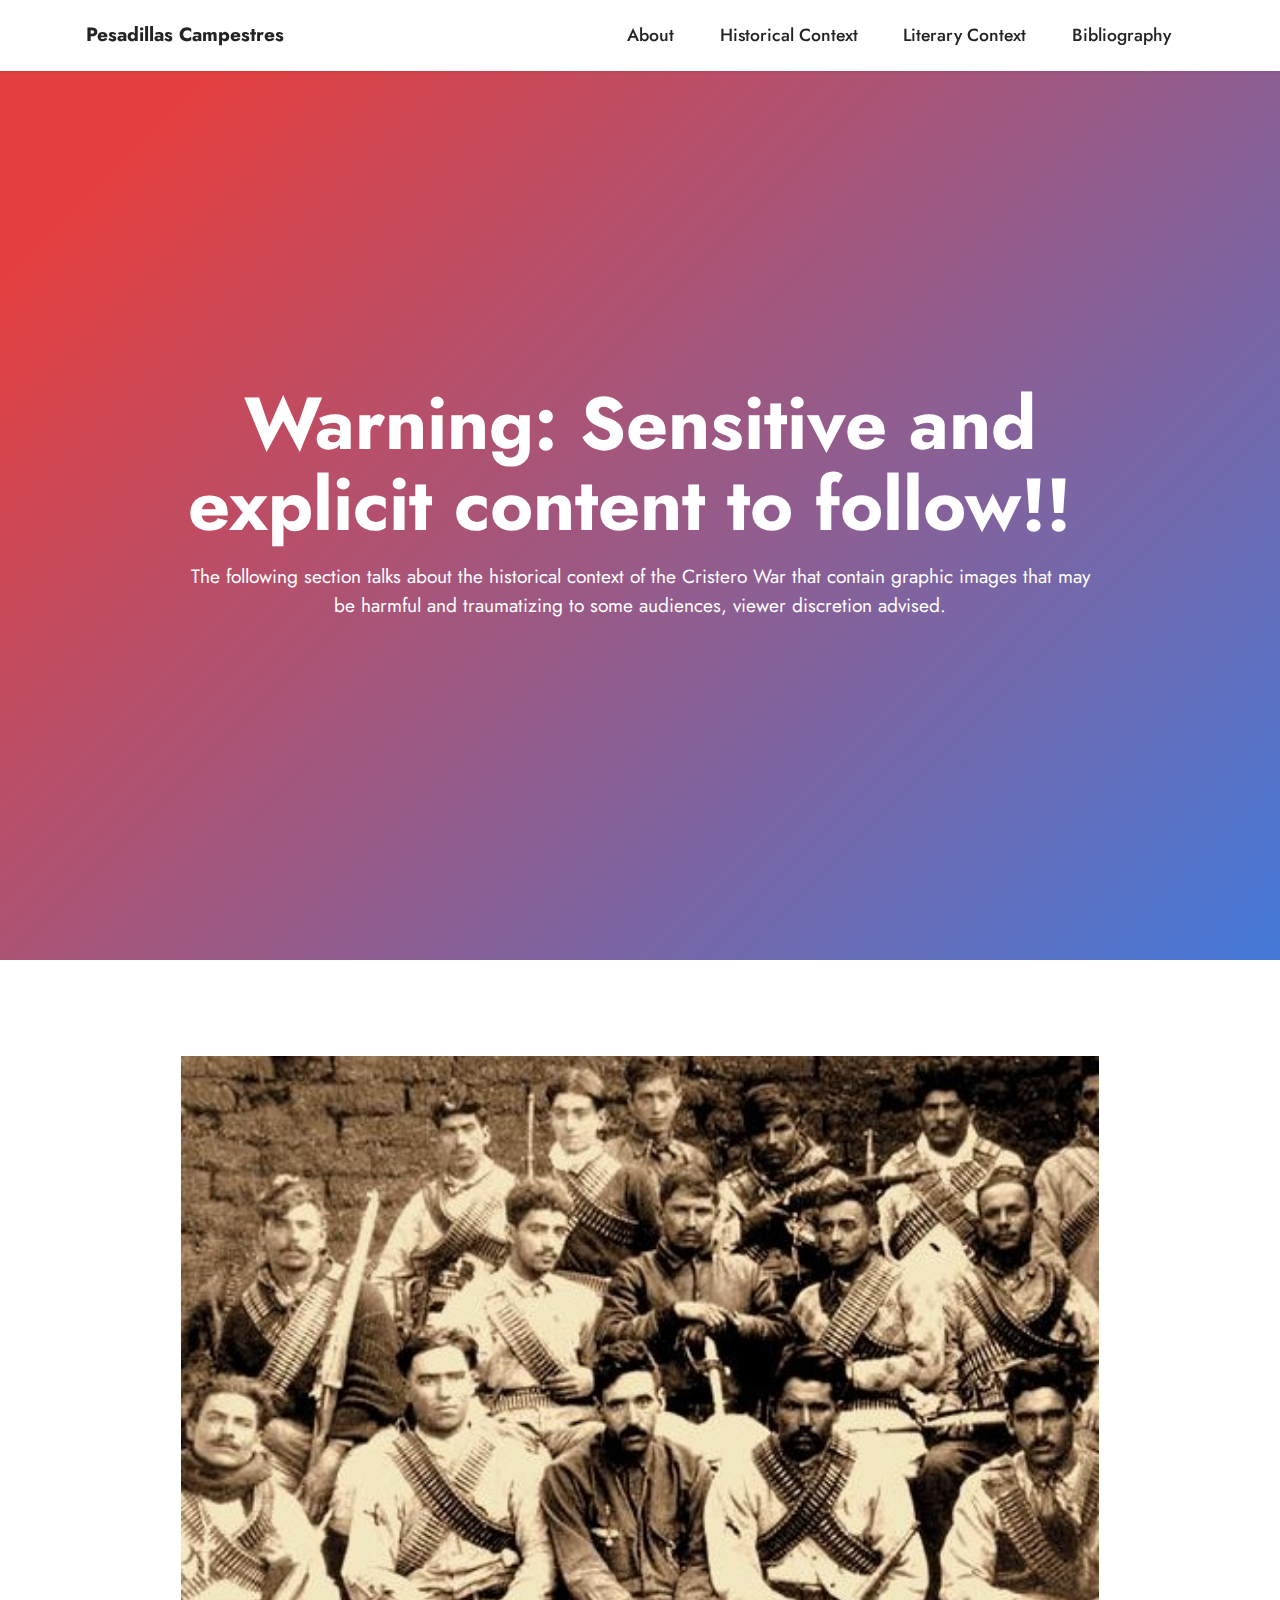
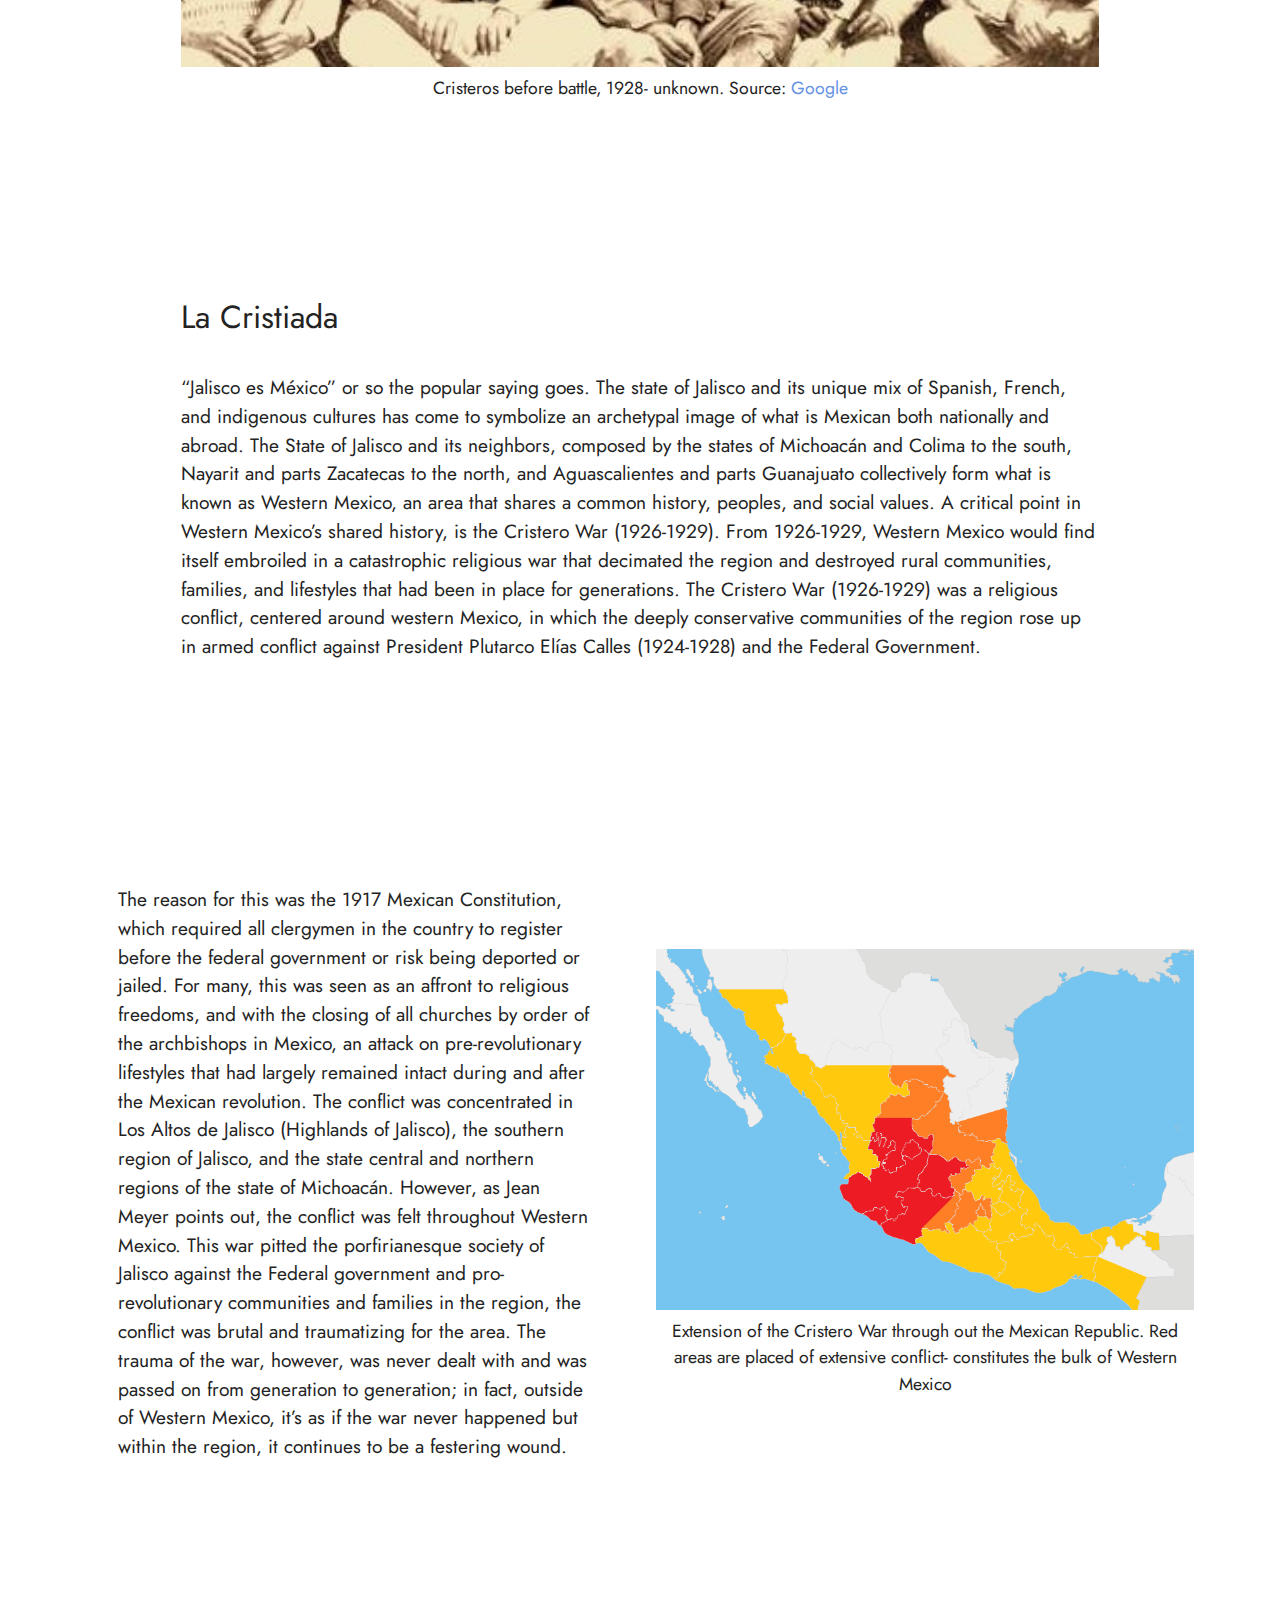
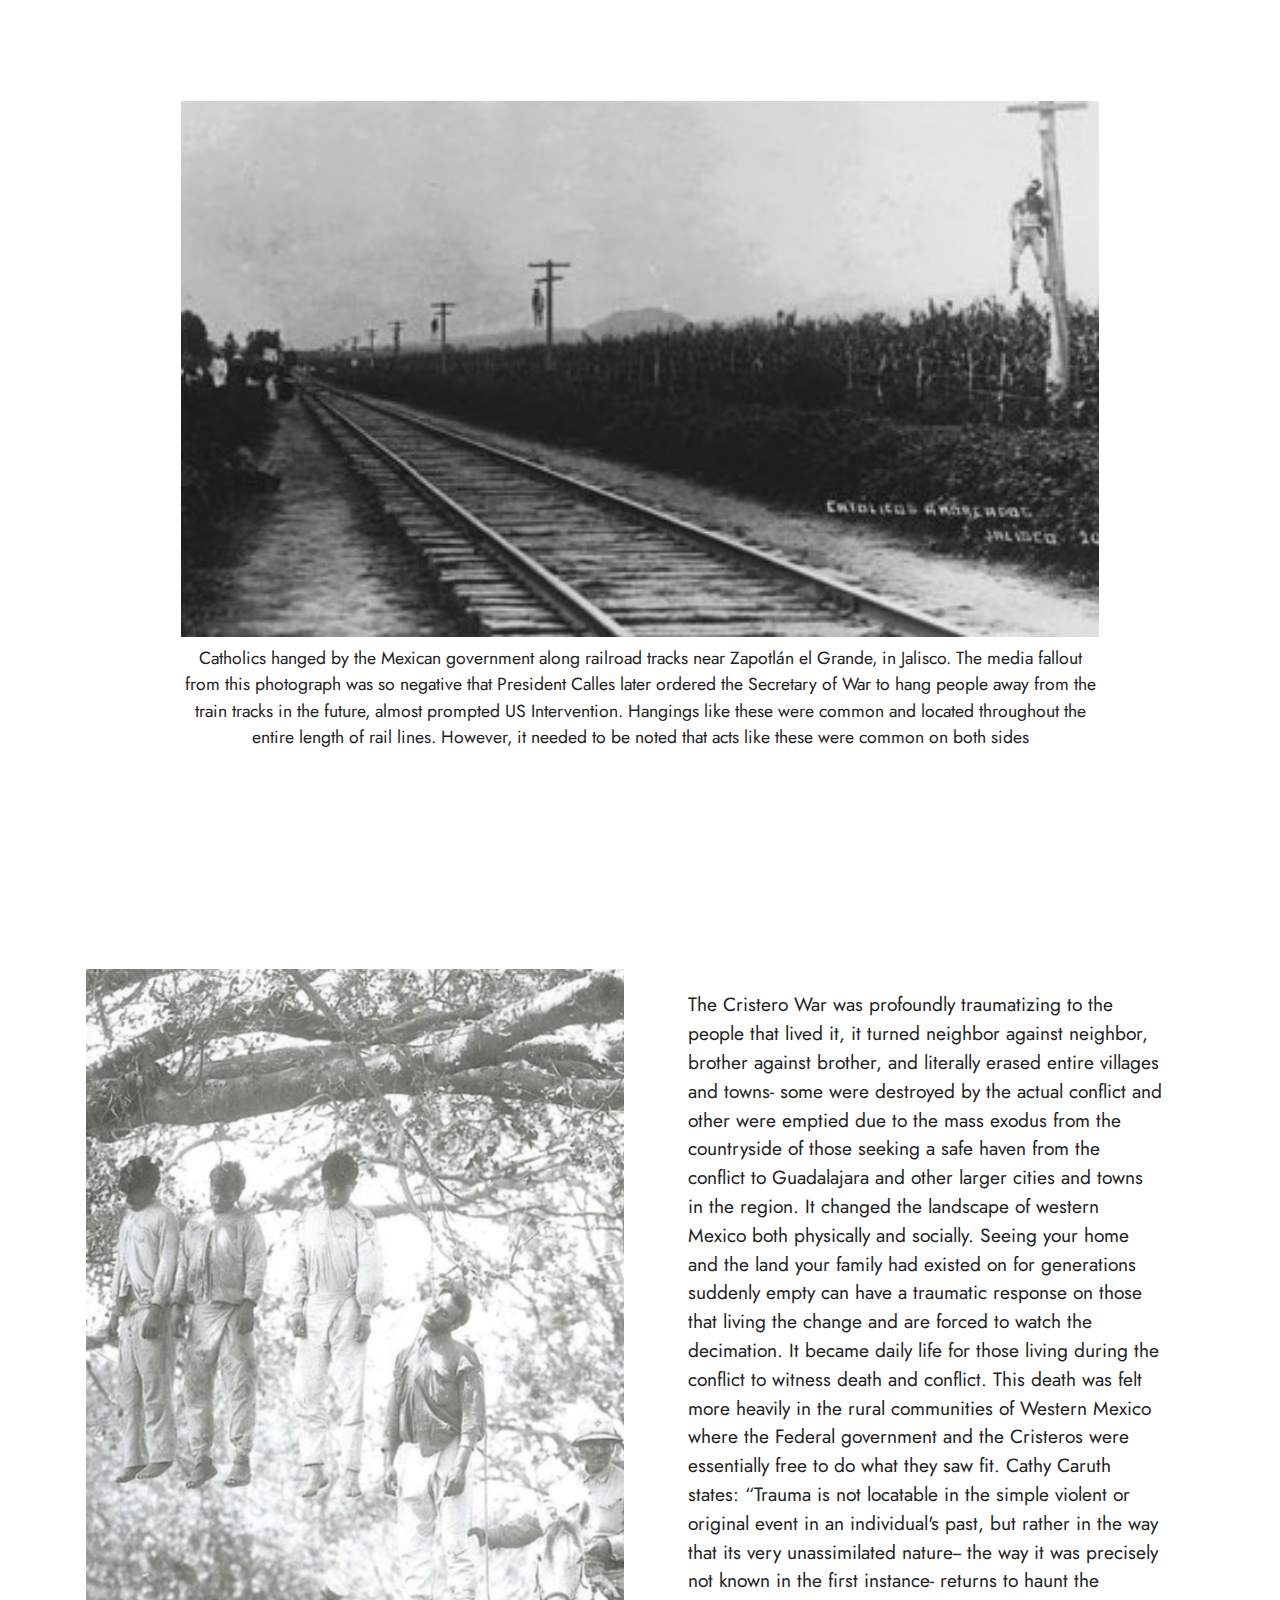
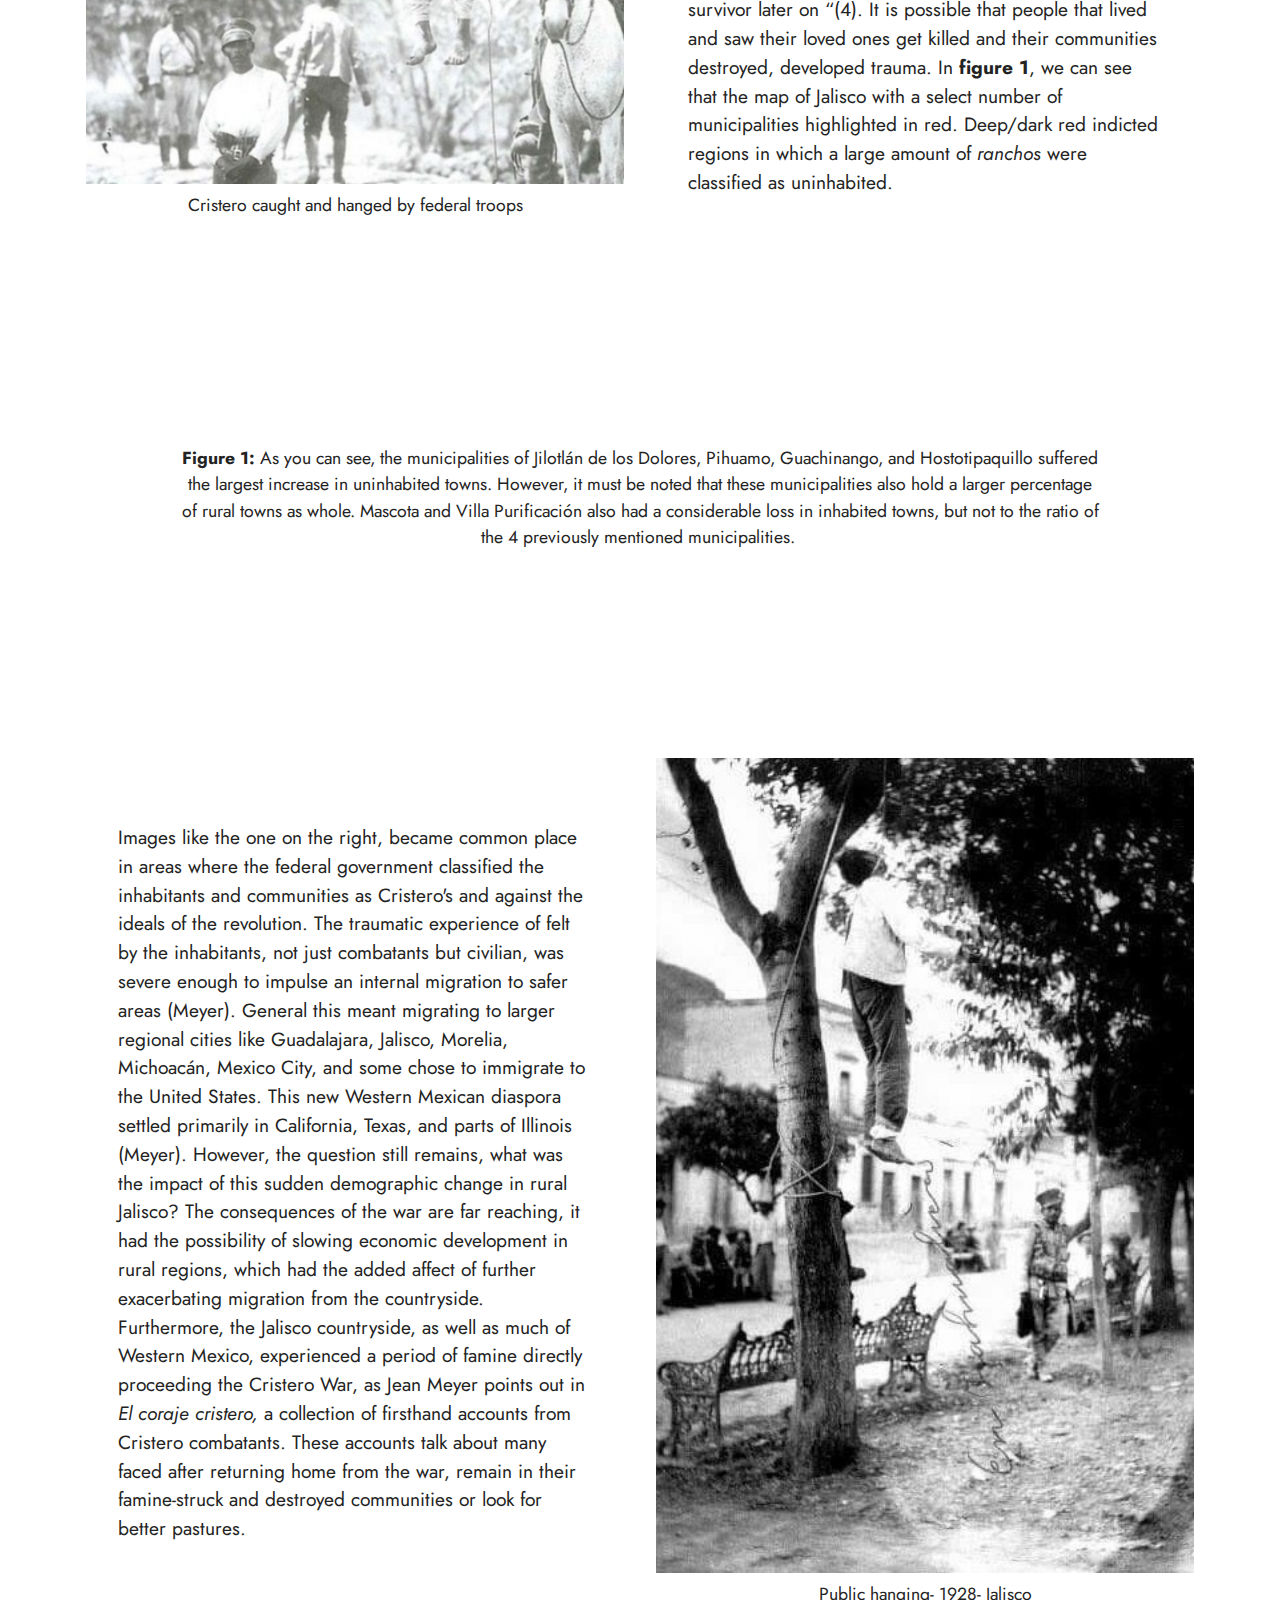
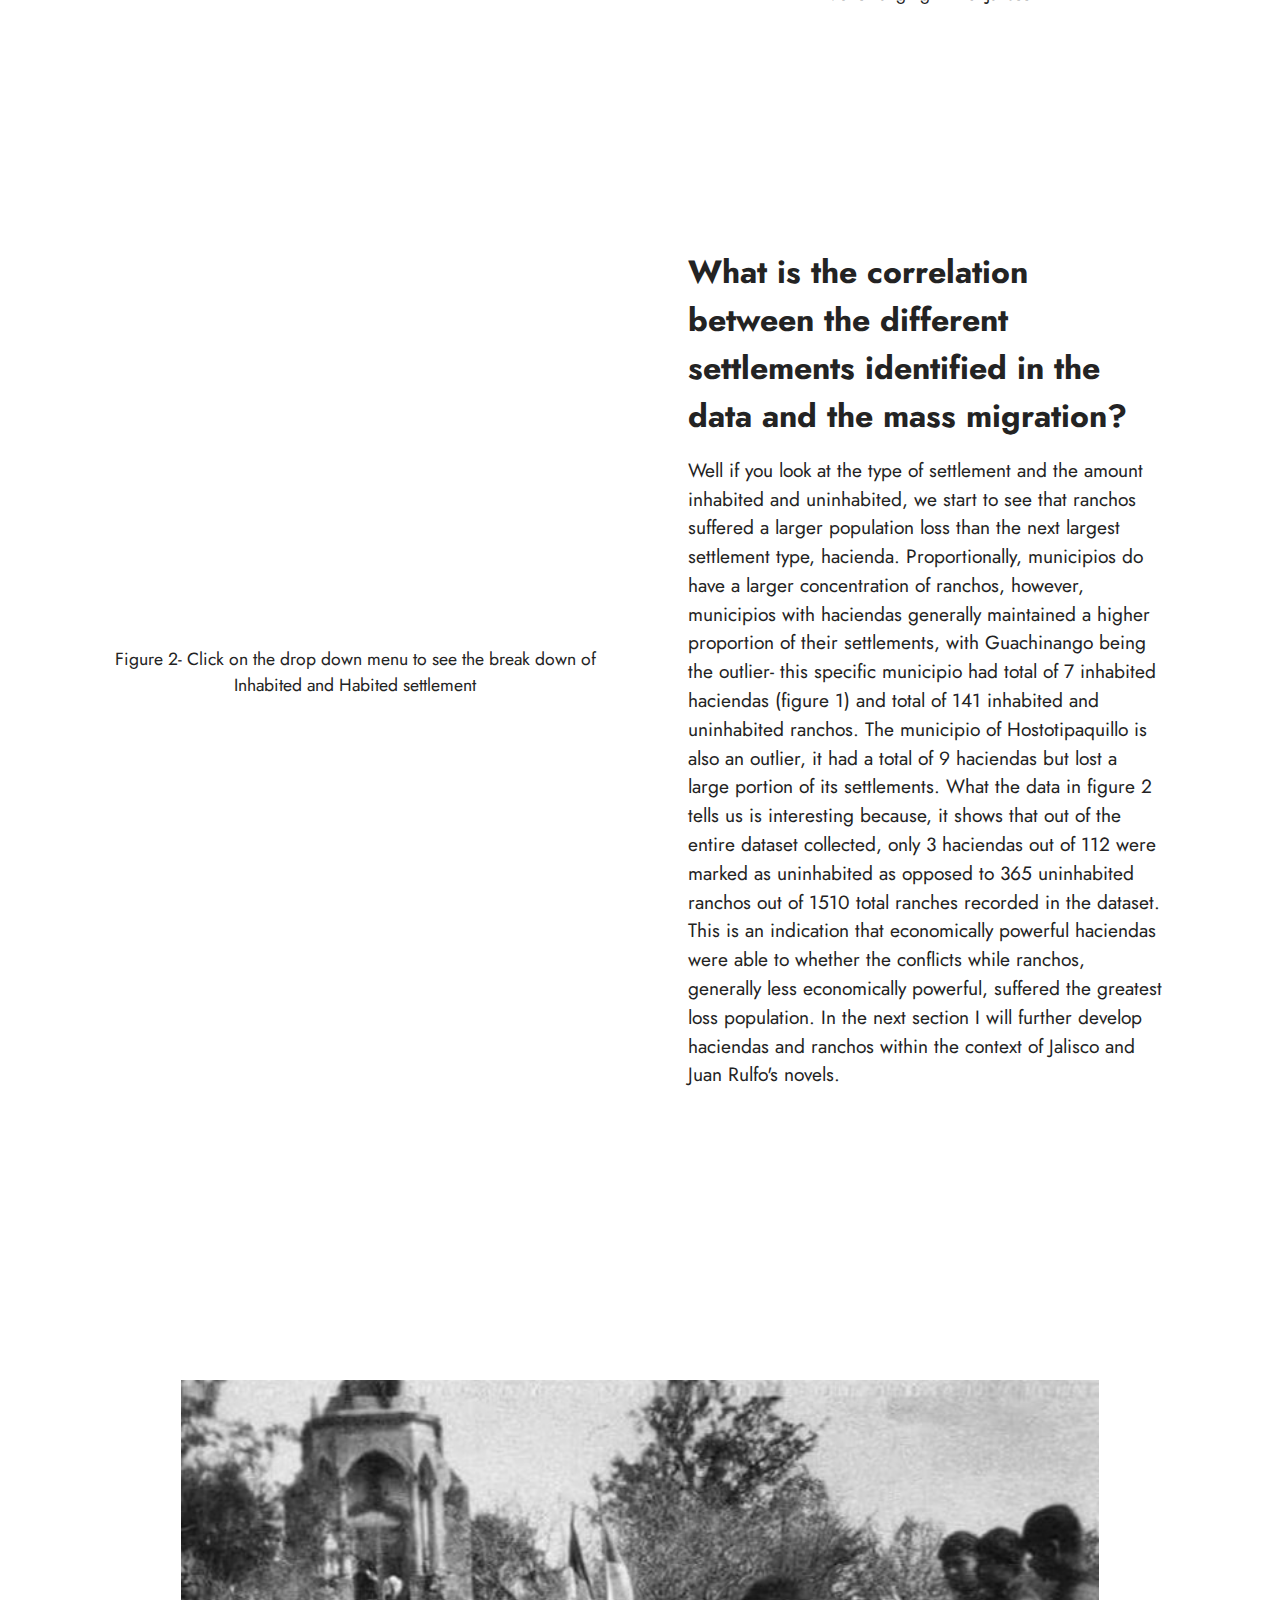
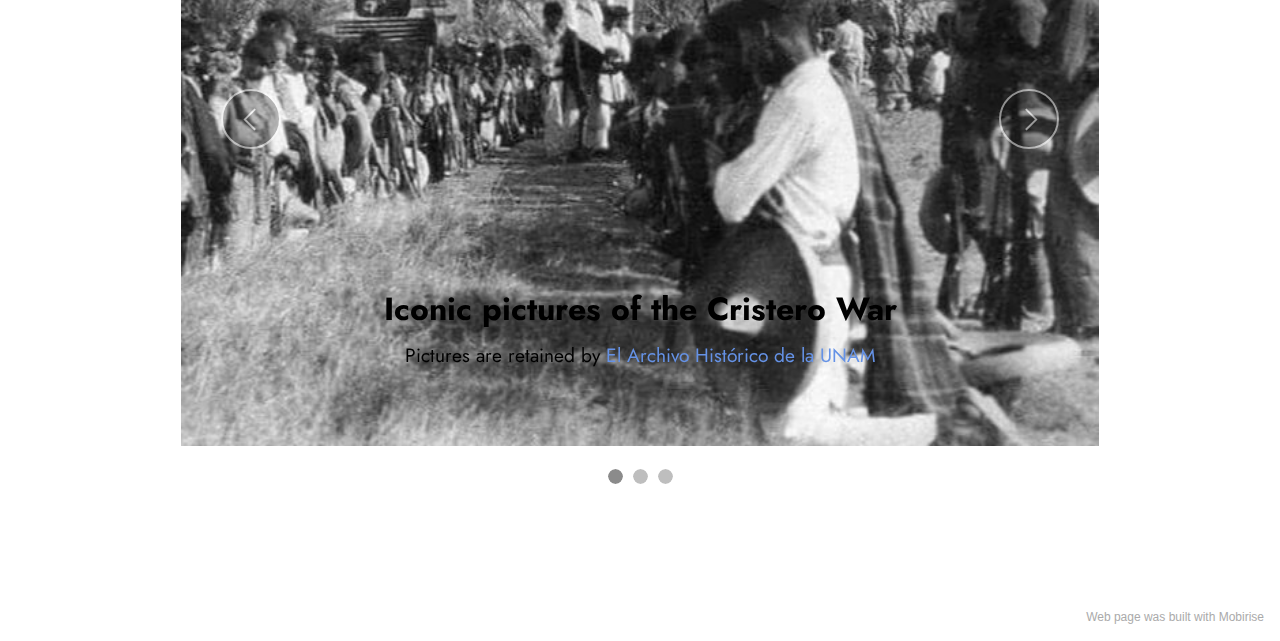
==== commit 8c6c375b: "Add files via upload" ====
--- a/page2.html
+++ b/page2.html
@@ -8,8 +8,8 @@
   <meta name="viewport" content="width=device-width, initial-scale=1, minimum-scale=1">
   <link rel="shortcut icon" href="assets/images/eecpbb-xyae0jum.jpg" type="image/x-icon">
   <meta name="description" content="">
-  
-  
+
+
   <title>Historical Context</title>
   <link rel="stylesheet" href="assets/web/assets/mobirise-icons2/mobirise2.css">
   <link rel="stylesheet" href="assets/tether/tether.min.css">
@@ -20,20 +20,20 @@
   <link rel="stylesheet" href="assets/socicon/css/styles.css">
   <link rel="stylesheet" href="assets/theme/css/style.css">
   <link rel="preload" as="style" href="assets/mobirise/css/mbr-additional.css"><link rel="stylesheet" href="assets/mobirise/css/mbr-additional.css" type="text/css">
-  
-  
-  
-  
+
+
+
+
 </head>
 <body>
-  
+
   <section class="menu menu1 cid-ss3U6F41dG" once="menu" id="menu1-4">
-    
+
 
     <nav class="navbar navbar-dropdown navbar-fixed-top navbar-expand-lg">
         <div class="container">
             <div class="navbar-brand">
-                
+
                 <span class="navbar-caption-wrap"><a class="navbar-caption text-black text-primary display-7" href="index.html">Pesadillas Campestres</a></span>
             </div>
             <button class="navbar-toggler" type="button" data-toggle="collapse" data-target="#navbarSupportedContent" aria-controls="navbarNavAltMarkup" aria-expanded="false" aria-label="Toggle navigation">
@@ -50,8 +50,8 @@
                     <li class="nav-item"><a class="nav-link link text-black display-4" href="page2.html">Historical Context</a></li>
                     <li class="nav-item"><a class="nav-link link text-black display-4" href="page3.html">Literary Context</a>
                     </li><li class="nav-item"><a class="nav-link link text-black display-4" href="page4.html">Bibliography</a></li></ul>
-                
-                
+
+
             </div>
         </div>
     </nav>
@@ -59,26 +59,26 @@
 
 <section class="header18 cid-ss5PStpiKw mbr-fullscreen" id="header18-e">
 
-    
-
-    
+
+
+
 
     <div class="align-center container">
         <div class="row justify-content-center">
             <div class="col-12 col-lg-10">
                 <h1 class="mbr-section-title mbr-fonts-style mbr-white mb-3 display-1"><strong>Warning: Sensitive and explicit content to follow!!&nbsp;</strong></h1>
-                
+
                 <p class="mbr-text mbr-fonts-style mbr-white display-7">The following section talks about the historical context of the Cristero War that contain graphic images that may be harmful and traumatizing to some audiences, viewer discretion advised.</p>
-                
+
             </div>
         </div>
     </div>
 </section>
 
 <section class="image3 cid-ss5RHxeXs6" id="image3-f">
-    
-
-    
+
+
+
 
     <div class="container">
         <div class="row justify-content-center">
@@ -93,11 +93,11 @@
 </section>
 
 <section class="content5 cid-ss5TbyWtx8" id="content5-g">
-    
+
     <div class="container">
         <div class="row justify-content-center">
             <div class="col-md-12 col-lg-10">
-                
+
                 <h4 class="mbr-section-subtitle mbr-fonts-style mb-4 display-5">La Cristiada</h4>
                 <p class="mbr-text mbr-fonts-style display-7">
                     “Jalisco es México” or so the popular saying goes. The state of Jalisco and its unique mix of Spanish, French, and indigenous cultures has come to symbolize an archetypal image of what is Mexican both nationally and abroad. The State of Jalisco and its neighbors, composed by the states of Michoacán and Colima to the south, Nayarit and parts Zacatecas to the north, and Aguascalientes and parts Guanajuato collectively form what is known as Western Mexico, an area that shares a common history, peoples, and social values. A critical point in Western Mexico’s shared history, is the Cristero War (1926-1929).&nbsp;From 1926-1929, Western Mexico would find itself embroiled in a catastrophic religious war that decimated the region and destroyed rural communities, families, and lifestyles that had been in place for generations. The Cristero War (1926-1929) was a religious conflict, centered around western Mexico, in which the deeply conservative communities of the region rose up in armed conflict against President Plutarco Elías Calles (1924-1928) and the Federal Government. </p>
@@ -107,9 +107,9 @@
 </section>
 
 <section class="image2 cid-ss5TKsYYkL" id="image2-h">
-    
-
-    
+
+
+
 
     <div class="container">
         <div class="row align-items-center">
@@ -121,7 +121,7 @@
             </div>
             <div class="col-12 col-lg">
                 <div class="text-wrapper">
-                    
+
                     <p class="mbr-text mbr-fonts-style display-7">The reason for this was the 1917 Mexican Constitution, which required all clergymen in the country to register before the federal government or risk being deported or jailed. For many, this was seen as an affront to religious freedoms, and with the closing of all churches by order of the archbishops in Mexico, an attack on pre-revolutionary lifestyles that had largely remained intact during and after the Mexican revolution. The conflict was concentrated in Los Altos de Jalisco (Highlands of Jalisco), the southern region of Jalisco, and the state central and northern regions of the state of Michoacán. However, as Jean Meyer points out, the conflict was felt throughout Western Mexico. This war pitted the porfirianesque  society of Jalisco against the Federal government and pro-revolutionary communities and families in the region, the conflict was brutal and traumatizing for the area. The trauma of the war, however, was never dealt with and was passed on from generation to generation; in fact, outside of Western Mexico, it’s as if the war never happened but within the region, it continues to be a festering wound.</p>
                 </div>
             </div>
@@ -130,9 +130,9 @@
 </section>
 
 <section class="image3 cid-ss5XroikBG" id="image3-j">
-    
-
-    
+
+
+
 
     <div class="container">
         <div class="row justify-content-center">
@@ -147,9 +147,9 @@
 </section>
 
 <section class="image1 cid-ss5YAWPOs4" id="image1-k">
-    
-
-    
+
+
+
 
     <div class="container">
         <div class="row align-items-center">
@@ -161,7 +161,7 @@
             </div>
             <div class="col-12 col-lg">
                 <div class="text-wrapper">
-                    
+
                     <p class="mbr-text mbr-fonts-style display-7">The Cristero War was profoundly traumatizing to the people that lived it, it turned neighbor against neighbor, brother against brother, and literally erased entire villages and towns- some were destroyed by the actual conflict and other were emptied due to the mass exodus from the countryside of those seeking a safe haven from the conflict to Guadalajara and other larger cities and towns in the region. It changed the landscape of western Mexico both physically and socially. Seeing your home and the land your family had existed on for generations suddenly empty can have a traumatic response on those that living the change and are forced to watch the decimation. It became daily life for those living during the conflict to witness death and conflict. This death was felt more heavily in the rural communities of Western Mexico where the Federal government and the Cristeros were essentially free to do what they saw fit. Cathy Caruth states: “Trauma is not locatable in the simple violent or original event in an individual's past, but rather in the way that its very unassimilated nature-- the way it was precisely not known in the first instance- returns to haunt the survivor later on “(4). It is possible that people that lived and saw their loved ones get killed and their communities destroyed, developed trauma. In <strong>figure 1</strong>, we can see that the map of Jalisco with a select number of municipalities highlighted in red. Deep/dark red indicted regions in which a large amount of <em>ranchos </em>were classified as uninhabited.&nbsp;</p>
                 </div>
             </div>
@@ -170,15 +170,15 @@
 </section>
 
 <section class="image3 cid-ss63Jwc18m" id="image3-l">
-    
-
-    
-
-    <div class="container">
-        <div class="row justify-content-center">
-            <div class="col-12 col-lg-10">
-                <div class="image-wrapper">
-                    <img src="assets/images/captura-de-pantalla-2021-03-19-a-las-2.58.59-a.m..png" alt="Mobirise">
+
+
+
+
+    <div class="container">
+        <div class="row justify-content-center">
+            <div class="col-12 col-lg-10">
+                <div class="image-wrapper">
+                    <div class="flourish-embed flourish-map" data-src="visualisation/5586697"><script src="https://public.flourish.studio/resources/embed.js"></script></div>
                     <p class="mbr-description mbr-fonts-style mt-2 align-center display-4"><strong>Figure 1: </strong>As you can see, the municipalities of Jilotlán de los Dolores, Pihuamo, Guachinango, and Hostotipaquillo suffered the largest increase in uninhabited towns. However, it must be noted that these municipalities also hold a larger percentage of rural towns as whole. Mascota and Villa Purificación also had a considerable loss in inhabited towns, but not to the ratio of the 4 previously mentioned municipalities.&nbsp;</p>
                 </div>
             </div>
@@ -187,9 +187,9 @@
 </section>
 
 <section class="image2 cid-ss8CtRtN1s" id="image2-m">
-    
-
-    
+
+
+
 
     <div class="container">
         <div class="row align-items-center">
@@ -201,7 +201,7 @@
             </div>
             <div class="col-12 col-lg">
                 <div class="text-wrapper">
-                    
+
                     <p class="mbr-text mbr-fonts-style display-7">Images like the one on the right, became common place in areas where the federal government classified the inhabitants and communities as Cristero's and against the ideals of the revolution. The traumatic experience of felt by the inhabitants, not just combatants but civilian, was severe enough to impulse an internal migration to safer areas (Meyer). General this meant migrating to larger regional cities like Guadalajara, Jalisco, Morelia, Michoacán, Mexico City, and some chose to immigrate to the United States. This new Western Mexican diaspora settled primarily in California, Texas, and parts of Illinois (Meyer). However, the question still remains, what was the impact of this sudden demographic change in rural Jalisco? The consequences of the war are far reaching, it had the possibility of slowing economic development in rural regions, which had the added affect of further exacerbating migration from the countryside. Furthermore, the Jalisco countryside, as well as much of Western Mexico, experienced a period of famine directly proceeding the Cristero War, as Jean Meyer points out in <em>El coraje cristero, </em>a collection of firsthand accounts from Cristero combatants. These accounts talk about many faced after returning home from the war, remain in their famine-struck and destroyed communities or look for better pastures.&nbsp;&nbsp;&nbsp;</p>
                 </div>
             </div>
@@ -210,15 +210,15 @@
 </section>
 
 <section class="image1 cid-ss8IiUQAr4" id="image1-n">
-    
-
-    
-
-    <div class="container">
-        <div class="row align-items-center">
-            <div class="col-12 col-lg-6">
-                <div class="image-wrapper">
-                    <img src="assets/images/captura-de-pantalla-2021-03-19-a-las-2.12.21-p.m..png" alt="Mobirise">
+
+
+
+
+    <div class="container">
+        <div class="row align-items-center">
+            <div class="col-12 col-lg-6">
+                <div class="image-wrapper">
+                    <div class="flourish-embed flourish-hierarchy" data-src="visualisation/5618221"><script src="https://public.flourish.studio/resources/embed.js"></script></div>
                     <p class="mbr-description mbr-fonts-style pt-2 align-center display-4">Figure 2- Click on the drop down menu to see the break down of Inhabited and Habited settlement</p>
                 </div>
             </div>
@@ -233,14 +233,14 @@
 </section>
 
 <section class="slider2 cid-ss8WXfQE38" id="slider2-o">
-    
-
-    
+
+
+
     <div class="container">
         <div class="row justify-content-center">
             <div class="col-12 col-md-10">
                 <div class="carousel slide" id="ssa3vK9u1K" data-interval="5000">
-                    
+
                     <ol class="carousel-indicators">
                         <li data-slide-to="0" class="active" data-target="#ssa3vK9u1K"></li>
                         <li data-slide-to="1" data-target="#ssa3vK9u1K"></li>
@@ -287,8 +287,8 @@
             </div>
         </div>
     </div>
-</section><section style="background-color: #fff; font-family: -apple-system, BlinkMacSystemFont, 'Segoe UI', 'Roboto', 'Helvetica Neue', Arial, sans-serif; color:#aaa; font-size:12px; padding: 0; align-items: center; display: flex;"><a href="https://mobirise.site/v" style="flex: 1 1; height: 3rem; padding-left: 1rem;"></a><p style="flex: 0 0 auto; margin:0; padding-right:1rem;">Web page was <a href="https://mobirise.site/g" style="color:#aaa;">built</a> with Mobirise</p></section><script src="assets/web/assets/jquery/jquery.min.js"></script>  <script src="assets/popper/popper.min.js"></script>  <script src="assets/tether/tether.min.js"></script>  <script src="assets/bootstrap/js/bootstrap.min.js"></script>  <script src="assets/smoothscroll/smooth-scroll.js"></script>  <script src="assets/dropdown/js/nav-dropdown.js"></script>  <script src="assets/dropdown/js/navbar-dropdown.js"></script>  <script src="assets/touchswipe/jquery.touch-swipe.min.js"></script>  <script src="assets/theme/js/script.js"></script>  
-  
-  
+</section><section style="background-color: #fff; font-family: -apple-system, BlinkMacSystemFont, 'Segoe UI', 'Roboto', 'Helvetica Neue', Arial, sans-serif; color:#aaa; font-size:12px; padding: 0; align-items: center; display: flex;"><a href="https://mobirise.site/v" style="flex: 1 1; height: 3rem; padding-left: 1rem;"></a><p style="flex: 0 0 auto; margin:0; padding-right:1rem;">Web page was <a href="https://mobirise.site/g" style="color:#aaa;">built</a> with Mobirise</p></section><script src="assets/web/assets/jquery/jquery.min.js"></script>  <script src="assets/popper/popper.min.js"></script>  <script src="assets/tether/tether.min.js"></script>  <script src="assets/bootstrap/js/bootstrap.min.js"></script>  <script src="assets/smoothscroll/smooth-scroll.js"></script>  <script src="assets/dropdown/js/nav-dropdown.js"></script>  <script src="assets/dropdown/js/navbar-dropdown.js"></script>  <script src="assets/touchswipe/jquery.touch-swipe.min.js"></script>  <script src="assets/theme/js/script.js"></script>
+
+
 </body>
-</html>+</html>
